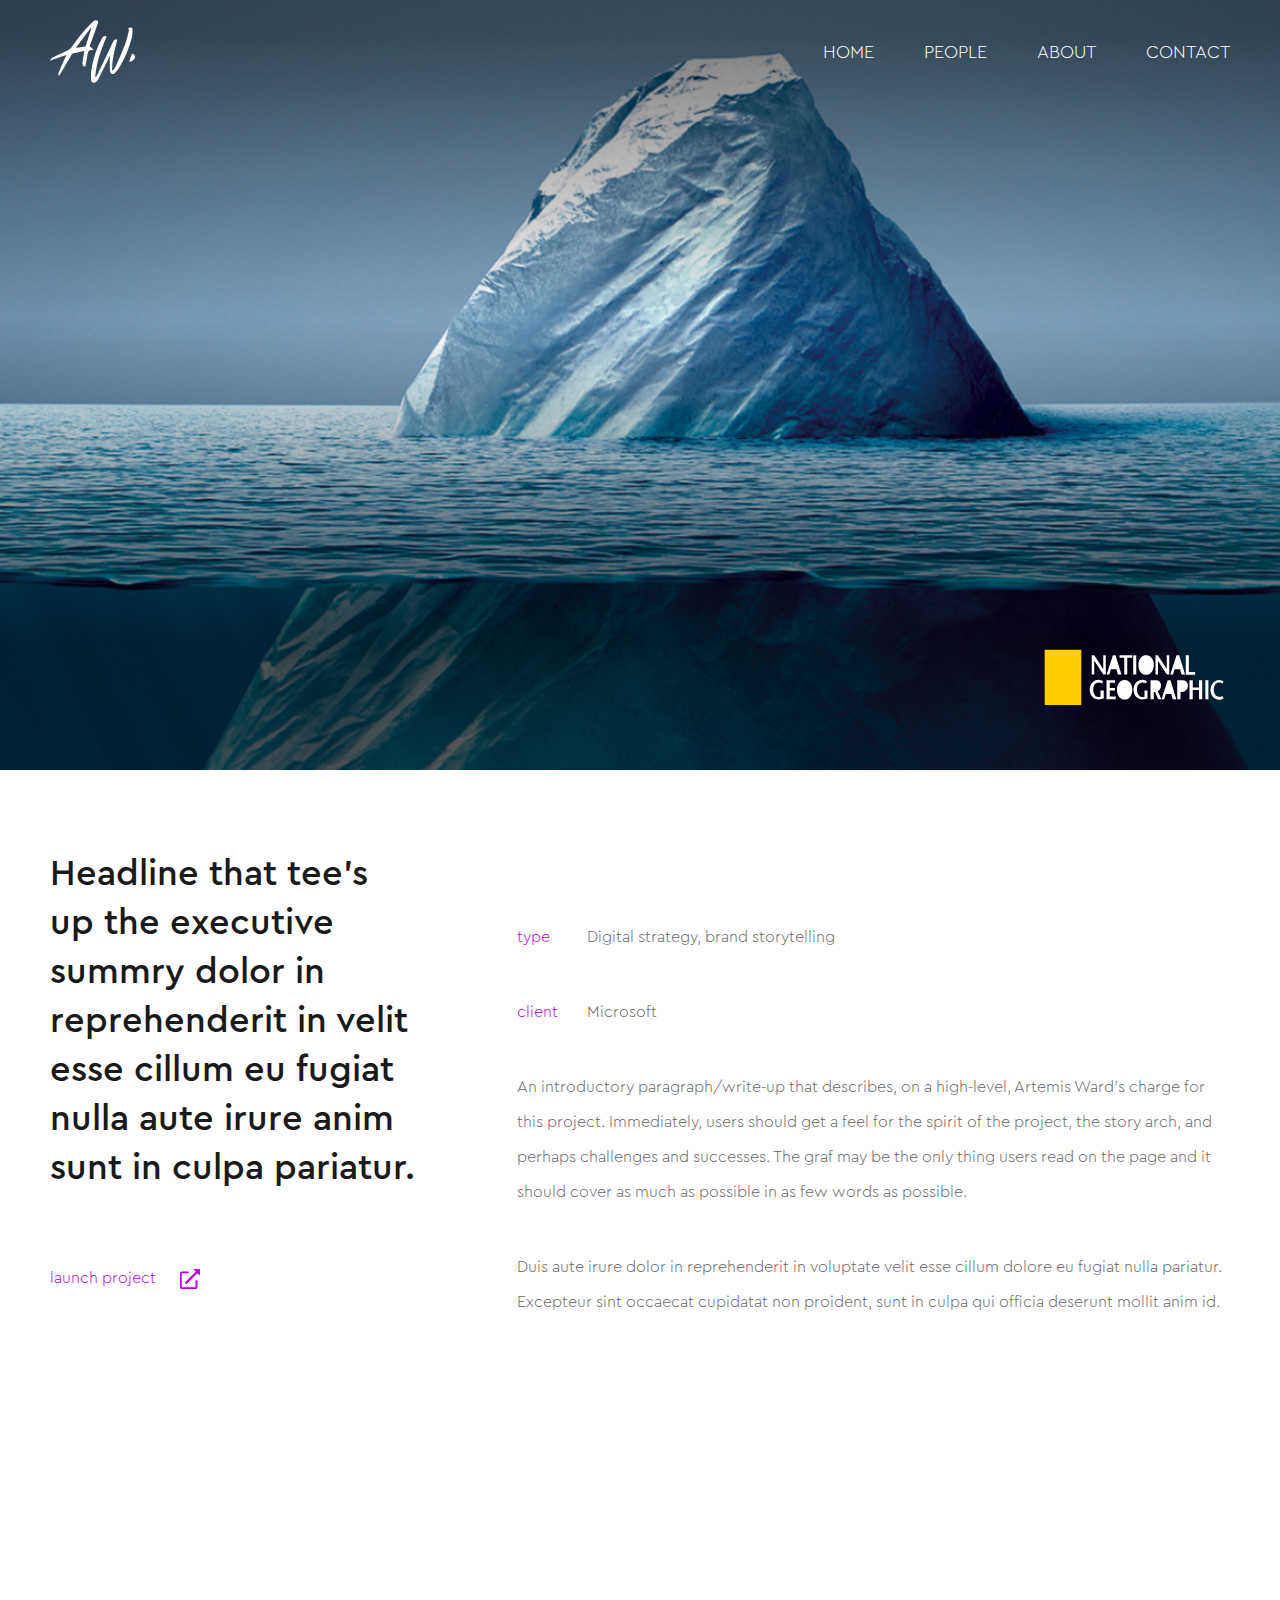
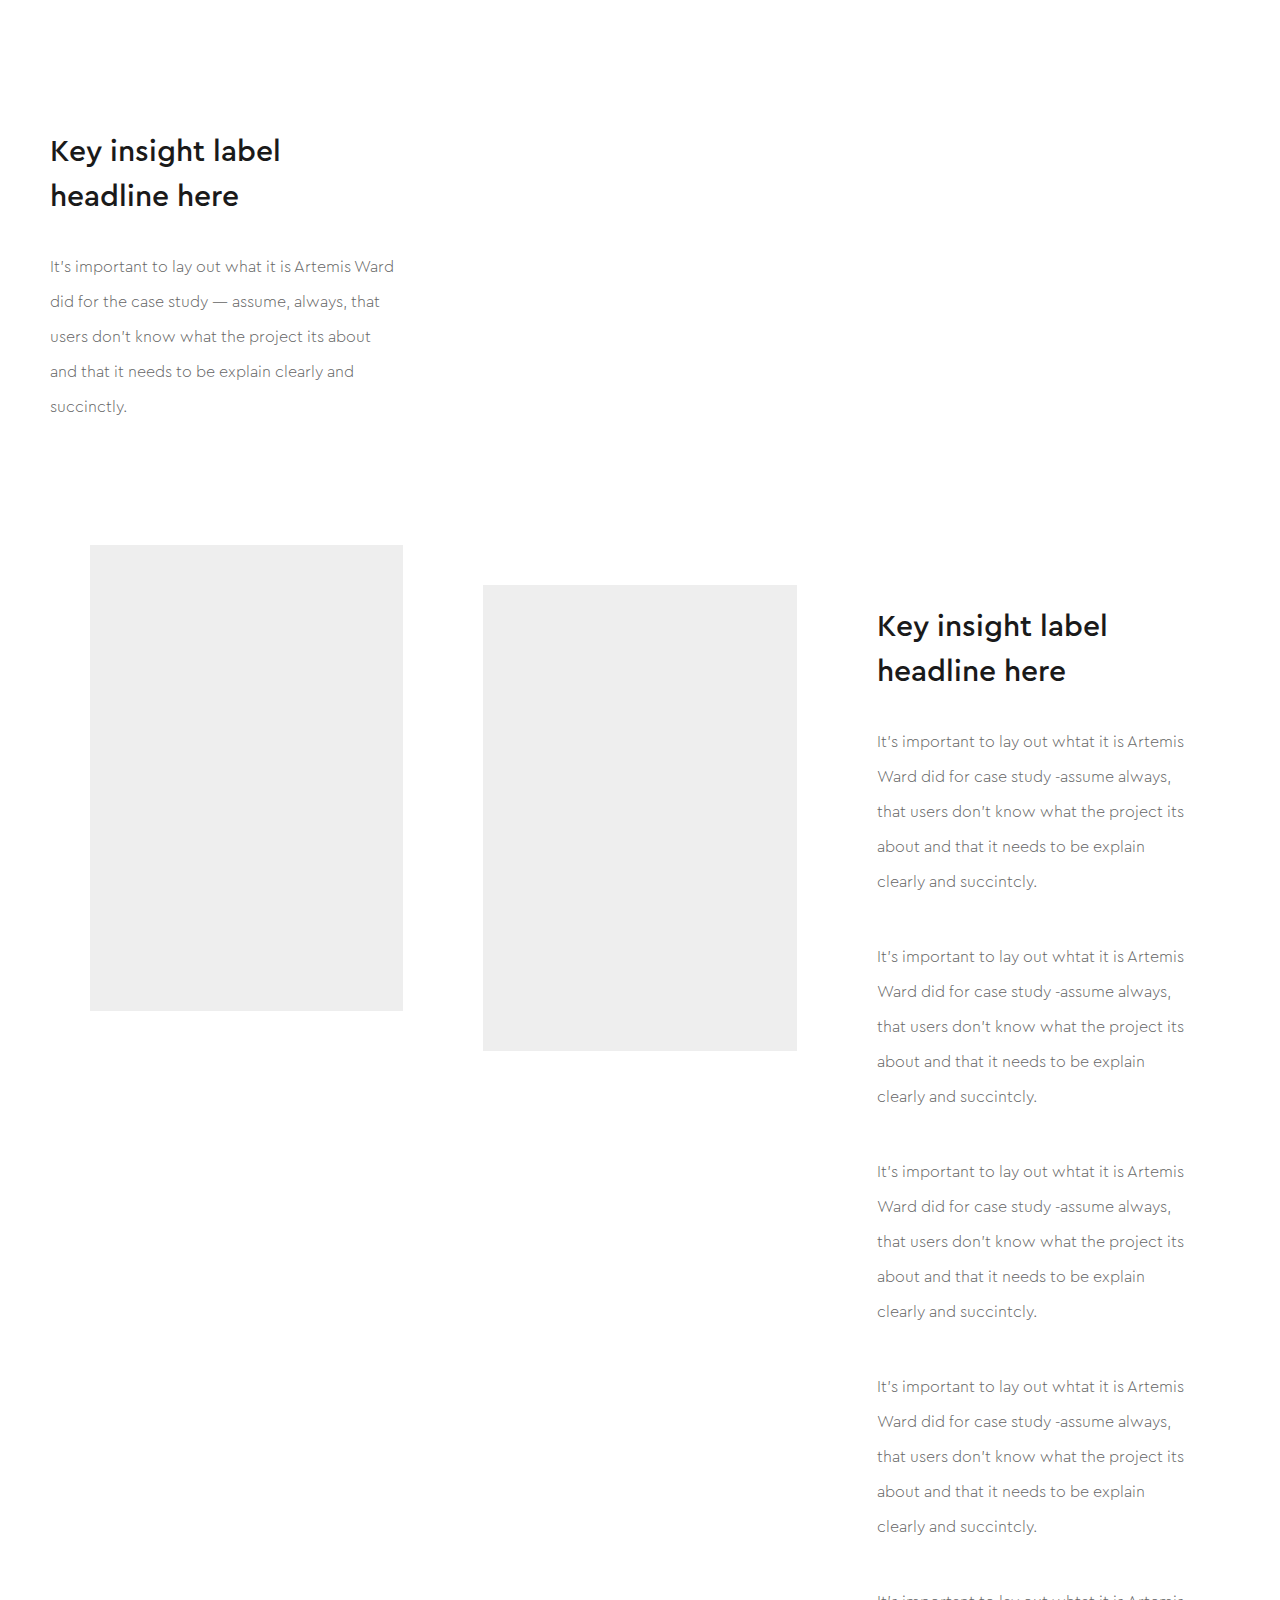
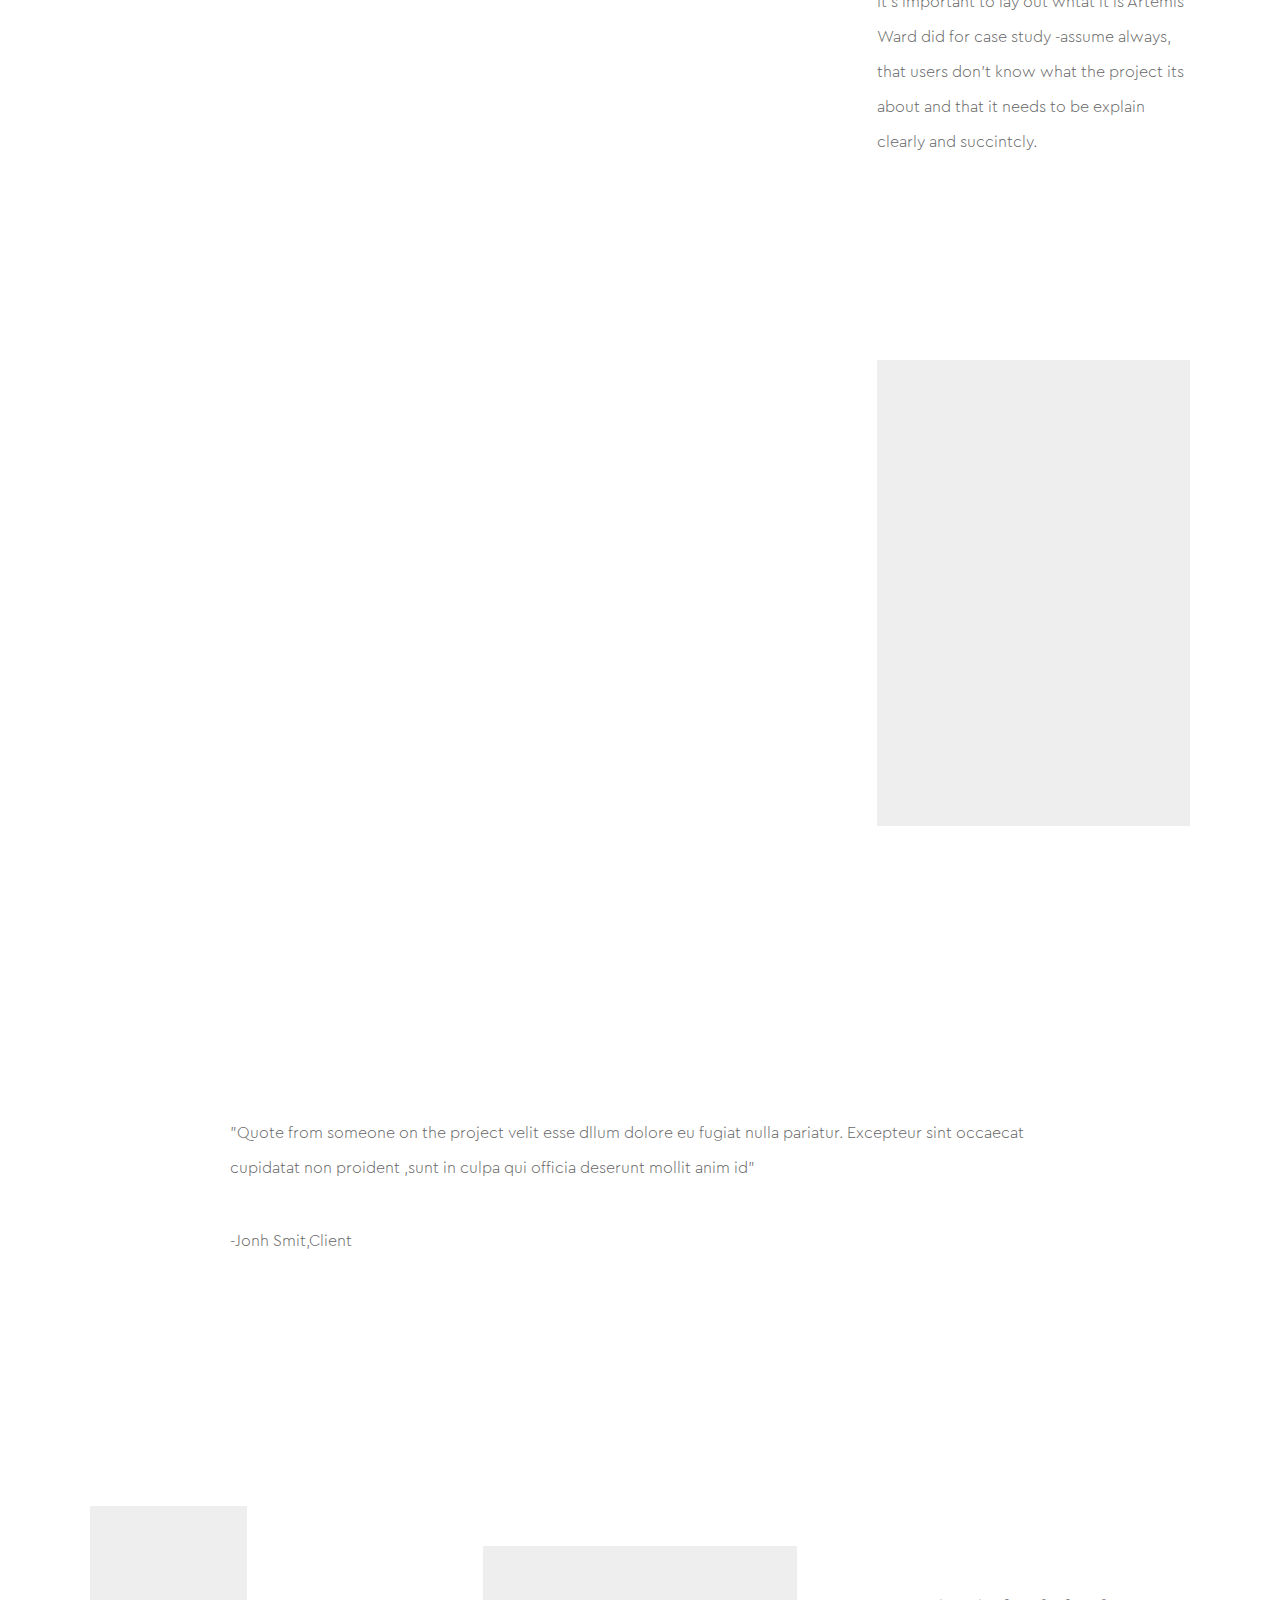
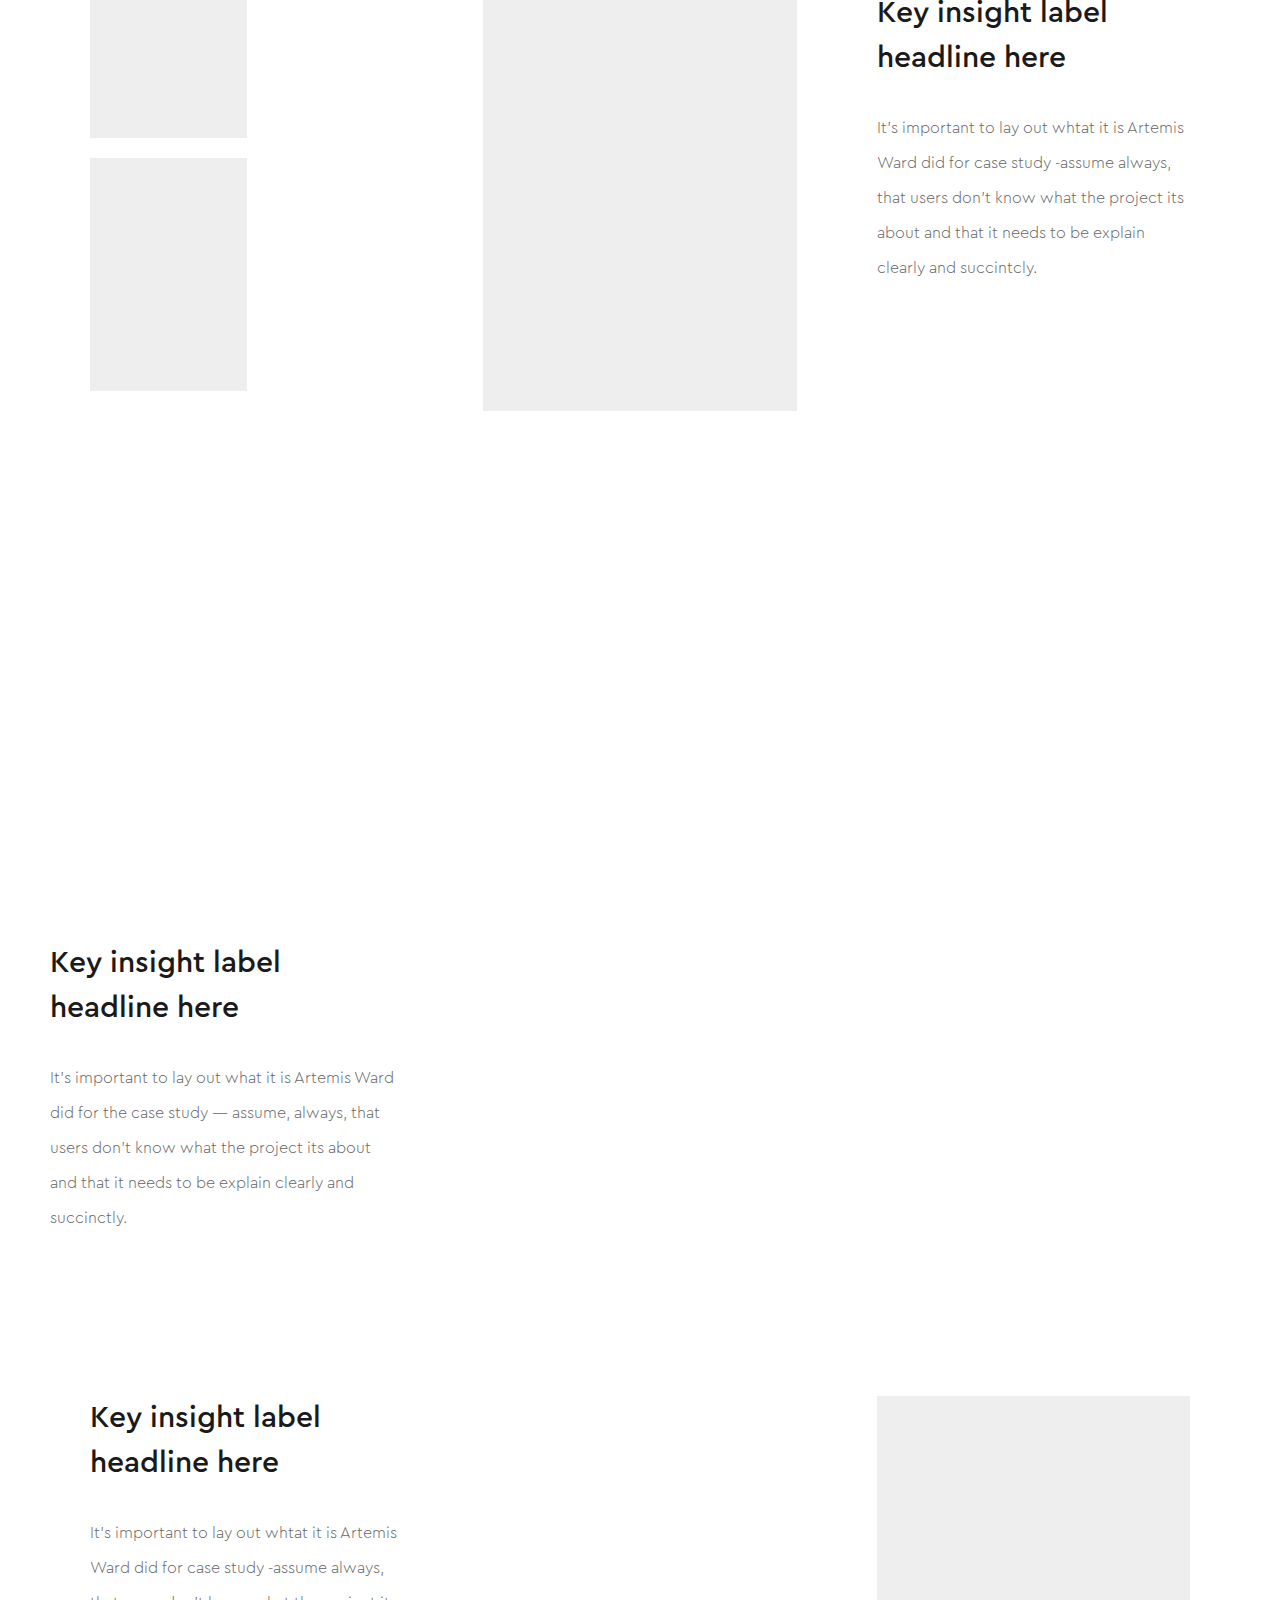
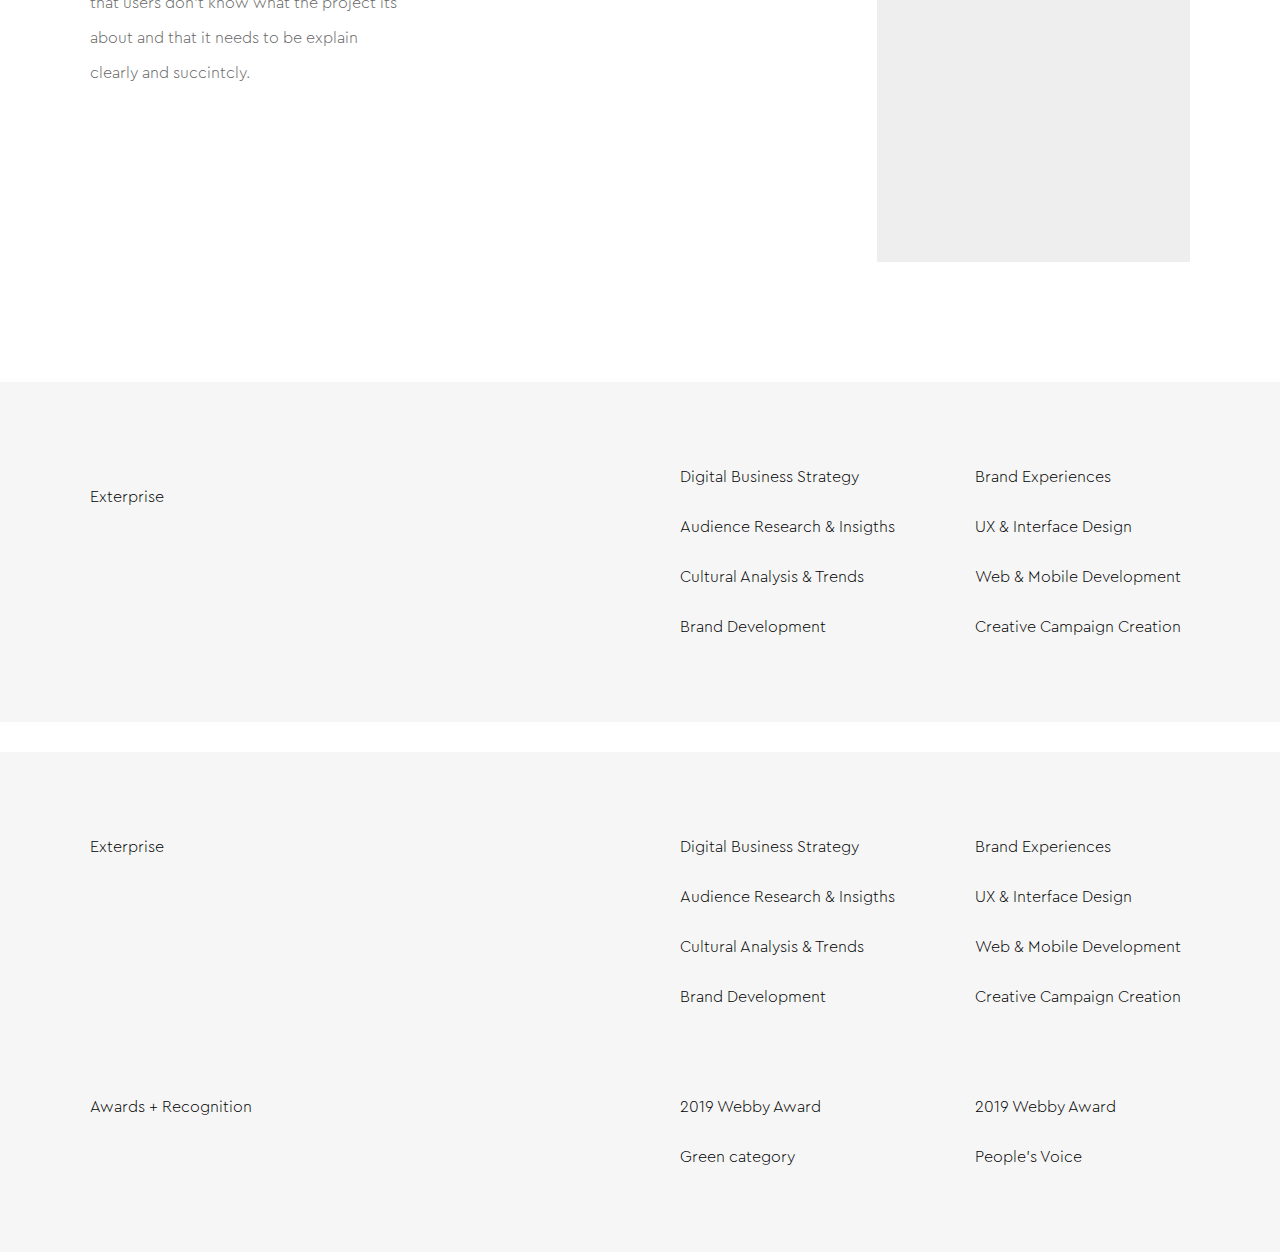
==== index.html @ cbf66dc8 "section13" ====
<!DOCTYPE html>
<html lang="en">
<head>
    <meta charset="UTF-8">
    <meta name="viewport" content="width=device-width, initial-scale=1.0">
    <link rel="stylesheet" href="css/uikit.min.css" />
    <script src="js/uikit.min.js"></script>
    <script src="js/uikit-icons.min.js"></script>
    <link rel="stylesheet" href="style.css">
    <title>Case Study</title>
  <!--   <style>
    	.item {
    		border: 1px solid black;
    	}
    </style> -->
</head>
<body>
    <header class="site-header" style="background-image: url('img/modules-casestudy-hero.png')">
    	<!--  -->
    	<div class="main-nav">
    		<div class="container">
    			<div class="header-wrapper">
	    			<div class="nav-wrapper">
	    				<div class="site-logo">
	    					<img src="img/logos-aw-white-monogram.png" alt="">
	    				</div>
	    				<div class="nav-links">
	    					<ul>
	    						<li><a href="#">home</a></li>
	    						<li><a href="#">people</a></li>
	    						<li><a href="#">about</a></li>
	    						<li><a href="#">contact</a></li>
	    					</ul>
	    				</div>
	    			</div>
	    			<img src="img/cropped_Client logo.png" alt="" class="ng-img">
    			</div> <!-- .header-wrapper -->
    		</div> <!-- .container -->
    	</div>
    </header>

    <section class="cs-section-1">
    	<!-- type: 1 -->
    	<div class="container">
    		<div class="uk-grid">
	    		<div class="item uk-width-1-3@l uk-width-1-2@m section-item-headline">
	    			<h2>
	    				Headline that tee’s up the executive summry dolor in reprehenderit in  velit esse cillum eu fugiat nulla aute irure anim sunt in culpa pariatur. 
	    			</h2>
	    			<a href="#" class="action-link">launch project <img src="img/link-icon.png" alt=""></a>
	    		</div>
	    		<div class="item uk-width-2-3@l uk-width-1-2@m section-item-project">

	    			<div class="project-info">

	    				<div class="project-info-keys">
	    					<div class="project-info-keys-single">
	    						<p>type</p>
	    					</div>
	    					<div class="project-info-keys-single">
	    						<p>client</p>
	    					</div>
	    				</div>

	    				<div class="project-info-values">
	    					<div class="project-info-values-single">
	    						<p>Digital strategy, brand storytelling</p>
	    					</div>
	    					<div class="project-info-values-single">
	    						<p>Microsoft</p>
	    					</div>
	    				</div> 

	    			</div>

	    			<div class="project-text">
	    				<p>
	    					An introductory paragraph/write-up that describes, on a high-level, Artemis Ward’s charge for this project. Immediately, users should get a feel for the spirit of the project, the story arch, and perhaps challenges and successes. The graf may be the only thing users read on the page and it should cover as much as possible in as few words as possible.
	    				</p>
							<p>
								Duis aute irure dolor in reprehenderit in voluptate velit esse cillum dolore eu fugiat nulla pariatur. Excepteur sint occaecat cupidatat non proident, sunt in culpa qui officia deserunt mollit anim id.
	    				</p>
	    			</div>
	    		</div>
	    	</div>
    	</div>
    </section>

    <section class="cs-section-2">
    	<!-- type: 2 -->
    	<div class="container">
    		<div class="img">
    			<img src="https://images.unsplash.com/photo-1593642632823-8f785ba67e45?ixlib=rb-1.2.1&ixid=eyJhcHBfaWQiOjEyMDd9&auto=format&fit=crop&w=1489&q=80" alt="">
    		</div>
    	</div>
    </section>

    <section class="cs-section-3">
    	<!-- type: 3 -->
    	<div class="container">
    		<div class="uk-grid uk-grid-large">
    			<div class="text uk-width-1-3@l uk-width-1-2@m">
    				<h3>
    					Key insight label headline here
    				</h3>
    				<p>
    					It’s important to lay out what it is Artemis Ward did for the case study — assume, always, that users don’t know what the project its about and that it needs to be explain clearly and succinctly. 
    				</p>
    			</div>
    			<div class="img uk-width-2-3@l uk-width-1-2@m">
    				<img src="https://images.unsplash.com/photo-1593642632823-8f785ba67e45?ixlib=rb-1.2.1&ixid=eyJhcHBfaWQiOjEyMDd9&auto=format&fit=crop&w=1489&q=80" alt="">
    			</div>
    		</div>
    	</div>
    </section>

    <section class="cs-section-4">
    	<!-- type: 4 -->
        <div class="container">
        <div class="uk-flex  uk-flex-center">
        <div class="uk-width-1-3">
        <div class="uk-card  uk-card-body pt-0">
        <img src="img/grey.png">
        </div></div>
        <div class="uk-width-1-3">
        <div class="uk-card uk-card-body">
             <img src="img/grey.png">
        </div></div>
        <div class="uk-width-1-3">
        <div class="uk-card uk-card-body uk-margin-top">
        <h3>Key insight label headline here</h3>
        <p>It's important to lay out whtat it is Artemis Ward did for case study -assume always, that users don't know what the project its about and that it needs to be explain clearly and succintcly.</p>
          <p>It's important to lay out whtat it is Artemis Ward did for case study -assume always, that users don't know what the project its about and that it needs to be explain clearly and succintcly.</p>
          <p>It's important to lay out whtat it is Artemis Ward did for case study -assume always, that users don't know what the project its about and that it needs to be explain clearly and succintcly.</p>
          <p>It's important to lay out whtat it is Artemis Ward did for case study -assume always, that users don't know what the project its about and that it needs to be explain clearly and succintcly.</p>
          <p>It's important to lay out whtat it is Artemis Ward did for case study -assume always, that users don't know what the project its about and that it needs to be explain clearly and succintcly.</p></div>
        </div>
        </div>    
        </div>
    </section>

    <section class="cs-section-5">
    	<!-- type: 5 -->
        <div class="container">
        <div class="uk-flex uk-flex-center">
        <div class="uk-width-2-3">
        <div class="uk-card uk-card-body">
        <img data-src="img/greylarge.png"  uk-img class="s5-img">   
        </div> 
        </div>
        <div class="uk-width-1-3">
        <div class="uk-card uk-card-body">
        <img src="img/grey.png">
        </div>
        </div>   
        </div>
        </div>
    </section>

    <section class="cs-section-6">
    	<!-- type: 6 -->
        <div class="container">
        <div class="uk-flex uk-flex-column uk-flex-center p-100">
        <div>
        <p>"Quote from someone on the project velit esse dllum dolore eu fugiat nulla pariatur.
        Excepteur sint occaecat cupidatat non proident ,sunt in culpa qui officia deserunt mollit anim id"</p>
        <span>-Jonh Smit,Client</span>    
        </div>    
        </div>    
        </div>
    </section>

    <section class="cs-section-7">
    	<!-- type: 3 -->
             <div class="container">
        <div class="uk-flex  uk-flex-center">
        <div class="uk-width-1-3">
        <div class="uk-card  uk-card-body pt-0">
        <div class="uk-flex uk-flex-column uk-width-1-1">
          <div class="uk-card uk-width-1-2"><img src="img/grey.png"></div>
          <div class="uk-card uk-margin-top uk-width-1-2"><img src="img/grey.png"></div>
       </div>
        </div></div>
        <div class="uk-width-1-3">
        <div class="uk-card uk-card-body">
             <img src="img/grey.png">
        </div></div>
        <div class="uk-width-1-3">
        <div class="uk-card uk-card-body pt-85">
        <h3>Key insight label headline here</h3>
        <p>It's important to lay out whtat it is Artemis Ward did for case study -assume always, that users don't know what the project its about and that it needs to be explain clearly and succintcly.</p></div>
        </div>
        </div>    
        </div>
    </section>

    <section class="cs-section-8">
    	<!-- type: 4 -->
    </section>

    <section class="cs-section-9">
  		<!-- type: 2 -->
    	<div class="container">
    		<div class="img">
    			<img src="https://images.unsplash.com/photo-1593642632823-8f785ba67e45?ixlib=rb-1.2.1&ixid=eyJhcHBfaWQiOjEyMDd9&auto=format&fit=crop&w=1489&q=80" alt="">
    		</div>
    	</div>
    </section>

    <section class="cs-section-10">
    	<!-- type: 3 -->
    	<div class="container">
    		<div class="uk-grid uk-grid-large">
    			<div class="text uk-width-1-3@l uk-width-1-2@m">
    				<h3>
    					Key insight label headline here
    				</h3>
    				<p>
    					It’s important to lay out what it is Artemis Ward did for the case study — assume, always, that users don’t know what the project its about and that it needs to be explain clearly and succinctly. 
    				</p>
    			</div>
    			<div class="img uk-width-2-3@l uk-width-1-2@m">
    				<img src="https://images.unsplash.com/photo-1593642632823-8f785ba67e45?ixlib=rb-1.2.1&ixid=eyJhcHBfaWQiOjEyMDd9&auto=format&fit=crop&w=1489&q=80" alt="">
    			</div>
    		</div>
    	</div>
    </section>

    <section class="cs-section-11">
           <div class="container">
        <div class="uk-flex  uk-flex-center">
        <div class="uk-width-1-3">
        <div class="uk-card  uk-card-body">
        <h3>Key insight label headline here</h3>
        <p>It's important to lay out whtat it is Artemis Ward did for case study -assume always, that users don't know what the project its about and that it needs to be explain clearly and succintcly.</p>
        </div></div>
        <div class="uk-width-1-3">
        <div class="uk-card uk-card-body">
        </div></div>
        <div class="uk-width-1-3">
        <div class="uk-card uk-card-body">
         <img src="img/grey.png"></div>
        </div>
        </div>    
        </div>
    </section>

    <section class="cs-section-12">
    	<!-- type: 7 -->
        <div class="container">
        <div class="uk-flex  uk-flex-center">
        <div class="uk-width-1-4">
        <div class="uk-card  uk-card-body">
        <div class="uk-flex uk-flex-column">
          <div class="uk-card uk-margin-top"><a>Exterprise</a></div>
       </div>
        </div></div>
         <div class="uk-width-1-4">
        <div class="uk-card  uk-card-body">
        </div></div>
       <div class="uk-width-1-4">
        <div class="uk-card  uk-card-body">
        <div class="uk-flex uk-flex-column">
          <div class="uk-card"><a>Digital Business Strategy</a></div>
          <div class="uk-card uk-margin-top"><a>Audience Research & Insigths</a></div>
           <div class="uk-card uk-margin-top"><a>Cultural Analysis & Trends</a></div>
           <div class="uk-card uk-margin-top"><a>Brand Development</a></div>
       </div>
        </div></div>
        <div class="uk-width-1-4">
        <div class="uk-card  uk-card-body">
         <div class="uk-flex uk-flex-column">
          <div class="uk-card "><a>Brand Experiences</a></div>
          <div class="uk-card uk-margin-top"><a>UX & Interface Design</a></div>
           <div class="uk-card uk-margin-top"><a>Web & Mobile Development</a></div>
           <div class="uk-card uk-margin-top"><a>Creative Campaign Creation</a></div>
        </div></div>    
        </div>
      </div></div>
    </section>

    <section class="cs-section-13">
    	<!-- type: 7 -->
        <div class="container">
        <div class="uk-flex uk-flex-column">
        <div class="uk-flex uk-flex-center">
        <div class="uk-width-1-4">
        <div class="uk-card  uk-card-body">
        <div class="uk-flex uk-flex-column">
          <div class="uk-card"><a>Exterprise</a></div>
       </div>
        </div></div>
         <div class="uk-width-1-4">
        <div class="uk-card  uk-card-body">
        </div></div>
       <div class="uk-width-1-4">
        <div class="uk-card  uk-card-body">
        <div class="uk-flex uk-flex-column">
          <div class="uk-card"><a>Digital Business Strategy</a></div>
          <div class="uk-card uk-margin-top"><a>Audience Research & Insigths</a></div>
           <div class="uk-card uk-margin-top"><a>Cultural Analysis & Trends</a></div>
           <div class="uk-card uk-margin-top"><a>Brand Development</a></div>
       </div>
        </div></div>
        <div class="uk-width-1-4">
        <div class="uk-card  uk-card-body">
        <div class="uk-flex uk-flex-column">

          <div class="uk-card "><a>Brand Experiences</a></div>
          <div class="uk-card uk-margin-top"><a>UX & Interface Design</a></div>
           <div class="uk-card uk-margin-top"><a>Web & Mobile Development</a></div>
           <div class="uk-card uk-margin-top"><a>Creative Campaign Creation</a></div>

       </div>
        </div></div></div>   
        <div class="uk-flex  uk-flex-center">
        <div class="uk-width-1-4">
        <div class="uk-card  uk-card-body">
        <div class="uk-flex uk-flex-column">
          <div class="uk-card "><a>Awards + Recognition</a></div>
       </div>
        </div></div>
         <div class="uk-width-1-4">
        <div class="uk-card  uk-card-body">
        </div></div>
       <div class="uk-width-1-4">
        <div class="uk-card  uk-card-body">
        <div class="uk-flex uk-flex-column">
          <div class="uk-card"><a>2019 Webby Award</a></div>
          <div class="uk-card uk-margin-top"><a>Green category</a></div>
       </div>
        </div></div>
        <div class="uk-width-1-4">
        <div class="uk-card  uk-card-body">
        <div class="uk-flex uk-flex-column">

          <div class="uk-card "><a>2019 Webby Award</a></div>
          <div class="uk-card uk-margin-top"><a>People's Voice</a></div>

       </div>
        </div>   
         </div></div>
         </div>  
        </div>
    </section>

</body>
</html>
---- style.css ----
@font-face {
  font-family: "Cera Pro Black";
  src: url("./fonts/Cera Pro Black.otf") format("opentype");
}
@font-face {
  font-family: "Cera Pro Bold";
  src: url("./fonts/Cera Pro Bold.otf") format("opentype");
}
@font-face {
  font-family: "Cera Pro Light";
  src: url("./fonts/Cera Pro Light.otf") format("opentype");
}
@font-face {
  font-family: "Cera Pro Medium";
  src: url("./fonts/Cera Pro Medium.otf") format("opentype");
}
* {
  margin: 0;
  padding: 0;
  box-sizing: border-box;
}

html {
  font-size: 62.5%;
  height: 100%;
  scroll-behavior: smooth;
}

body {
  position: relative;
  z-index: 1;
  font-family: "Cera Pro Light", sans-serif;
  font-size: 1.6rem;
  line-height: 3rem;
  font-weight: 400;
}

h2 {
  font: 3.6rem/4.9rem "Cera Pro Medium", sans-serif;
  margin: 0 0 70px;
  color: #1A1A1A;
}

h3 {
  font: 3rem/4.5rem "Cera Pro Medium", sans-serif;
  margin: 0 0 30px;
  color: #1A1A1A;
}

ul {
  list-style: none;
}

p, ul, ol, dl, table, hr, pre, blockquote {
  margin: 0 0 40px;
  line-height: 3.5rem;
}

a,
a:focus,
a:hover,
a:active,
a:visited {
  text-decoration: none;
}

section {
  padding: 40px 0;
  margin: 40px 0;
}

.p-0 {
  padding: 0 !important;
}

.pt-0 {
  padding-top: 0 !important;
}

.pr-0 {
  padding-right: 0 !important;
}

.pb-0 {
  padding-bottom: 0 !important;
}

.pl-0 {
  padding-left: 0 !important;
}

.px-0 {
  padding-left: 0 !important;
  padding-right: 0 !important;
}

.py-0 {
  padding-top: 0 !important;
  padding-bottom: 0 !important;
}

.pt-85 {
  padding-top: 85px;
}

.p-100 {
  padding: 100px;
}

.m-0 {
  margin: 0 !important;
}

.mt-0 {
  margin-top: 0 !important;
}

.mr-0 {
  margin-right: 0 !important;
}

.mb-0 {
  margin-bottom: 0 !important;
}

.ml-0 {
  margin-left: 0 !important;
}

.mx-0 {
  margin-left: 0 !important;
  margin-right: 0 !important;
}

.my-0 {
  margin-top: 0 !important;
  margin-bottom: 0 !important;
}

.container {
  width: 100%;
  max-width: 1200px;
  padding: 0 10px;
  margin: 0 auto;
}

.center {
  align-items: center;
}

.site-header {
  background-position: center center;
  background-size: cover;
  background-repeat: no-repeat;
}
.site-header .header-wrapper {
  min-height: 730px;
  position: relative;
}
.site-header .header-wrapper .ng-img {
  position: absolute;
  bottom: 45px;
  right: 0px;
}
.site-header .main-nav {
  padding: 20px 0;
  color: #ffffff;
}
.site-header .main-nav .nav-wrapper {
  display: flex;
  justify-content: space-between;
}
.site-header .main-nav .nav-wrapper .nav-links {
  display: flex;
  justify-content: center;
  align-items: center;
  text-transform: uppercase;
  font-size: 1.8rem;
}
.site-header .main-nav .nav-wrapper .nav-links ul {
  padding: 0;
  margin: 0;
  display: flex;
  justify-content: center;
  align-items: center;
}
.site-header .main-nav .nav-wrapper .nav-links ul li {
  display: inline-block;
}
.site-header .main-nav .nav-wrapper .nav-links ul li a,
.site-header .main-nav .nav-wrapper .nav-links ul li a:hover,
.site-header .main-nav .nav-wrapper .nav-links ul li a:visited,
.site-header .main-nav .nav-wrapper .nav-links ul li a:active,
.site-header .main-nav .nav-wrapper .nav-links ul li a:focus {
  color: #ffffff;
  margin: 0px 25px;
}
.site-header .main-nav .nav-wrapper .nav-links ul li a {
  position: relative;
  z-index: 1;
}
.site-header .main-nav .nav-wrapper .nav-links ul li a:after {
  position: absolute;
  content: "";
  bottom: -7px;
  left: -10%;
  width: 120%;
  height: 2px;
  border-radius: 1px;
  background-color: #ffffff;
  z-index: 2;
  transition: all 0.5s ease;
  opacity: 0;
}
.site-header .main-nav .nav-wrapper .nav-links ul li a:hover:after {
  opacity: 1;
}
.site-header .main-nav .nav-wrapper .nav-links ul li:last-of-type a {
  margin-right: 0;
}

.cs-section-1 .section-item-headline .action-link {
  color: #B400D5;
}
.cs-section-1 .section-item-headline .action-link:active, .cs-section-1 .section-item-headline .action-link:visited, .cs-section-1 .section-item-headline .action-link:focus {
  color: #B400D5;
}
.cs-section-1 .section-item-headline .action-link img {
  margin-left: 20px;
}
.cs-section-1 .section-item-project {
  padding-left: 100px;
  padding-top: 70px;
}
@media (max-width: 960px) {
  .cs-section-1 .section-item-project {
    padding-left: 30px;
  }
}
.cs-section-1 .section-item-project .project-info {
  display: flex;
}
.cs-section-1 .section-item-project .project-info-keys {
  min-width: 70px;
  color: #B400D5;
}

.cs-section-2 .img img, .cs-section-9 .img img {
  width: 100%;
}

.cs-section-5 .uk-flex {
  align-items: center;
}

.cs-section-6 .uk-flex div {
  padding: 30px 80px;
}

.cs-section-3 .text, .cs-section-10 .text {
  margin-top: 100px;
}
@media (max-width: 960px) {
  .cs-section-3 .text, .cs-section-10 .text {
    margin-top: 0;
  }
}
.cs-section-3 .img, .cs-section-10 .img {
  padding-left: 100px;
}
@media (max-width: 960px) {
  .cs-section-3 .img, .cs-section-10 .img {
    padding-left: 40px;
  }
}

.cs-section-12 {
  background-color: #F6F6F6;
  margin-top: 30px;
  margin-bottom: 30px;
}
.cs-section-12 p {
  color: #1C1C1C;
}
.cs-section-12 a {
  color: black;
  text-decoration: none;
}

.cs-section-13 {
  background-color: #F6F6F6;
  margin-top: 30px;
  margin-bottom: 30px;
}
.cs-section-13 a {
  color: black;
  text-decoration: none;
}

/*# sourceMappingURL=style.css.map */
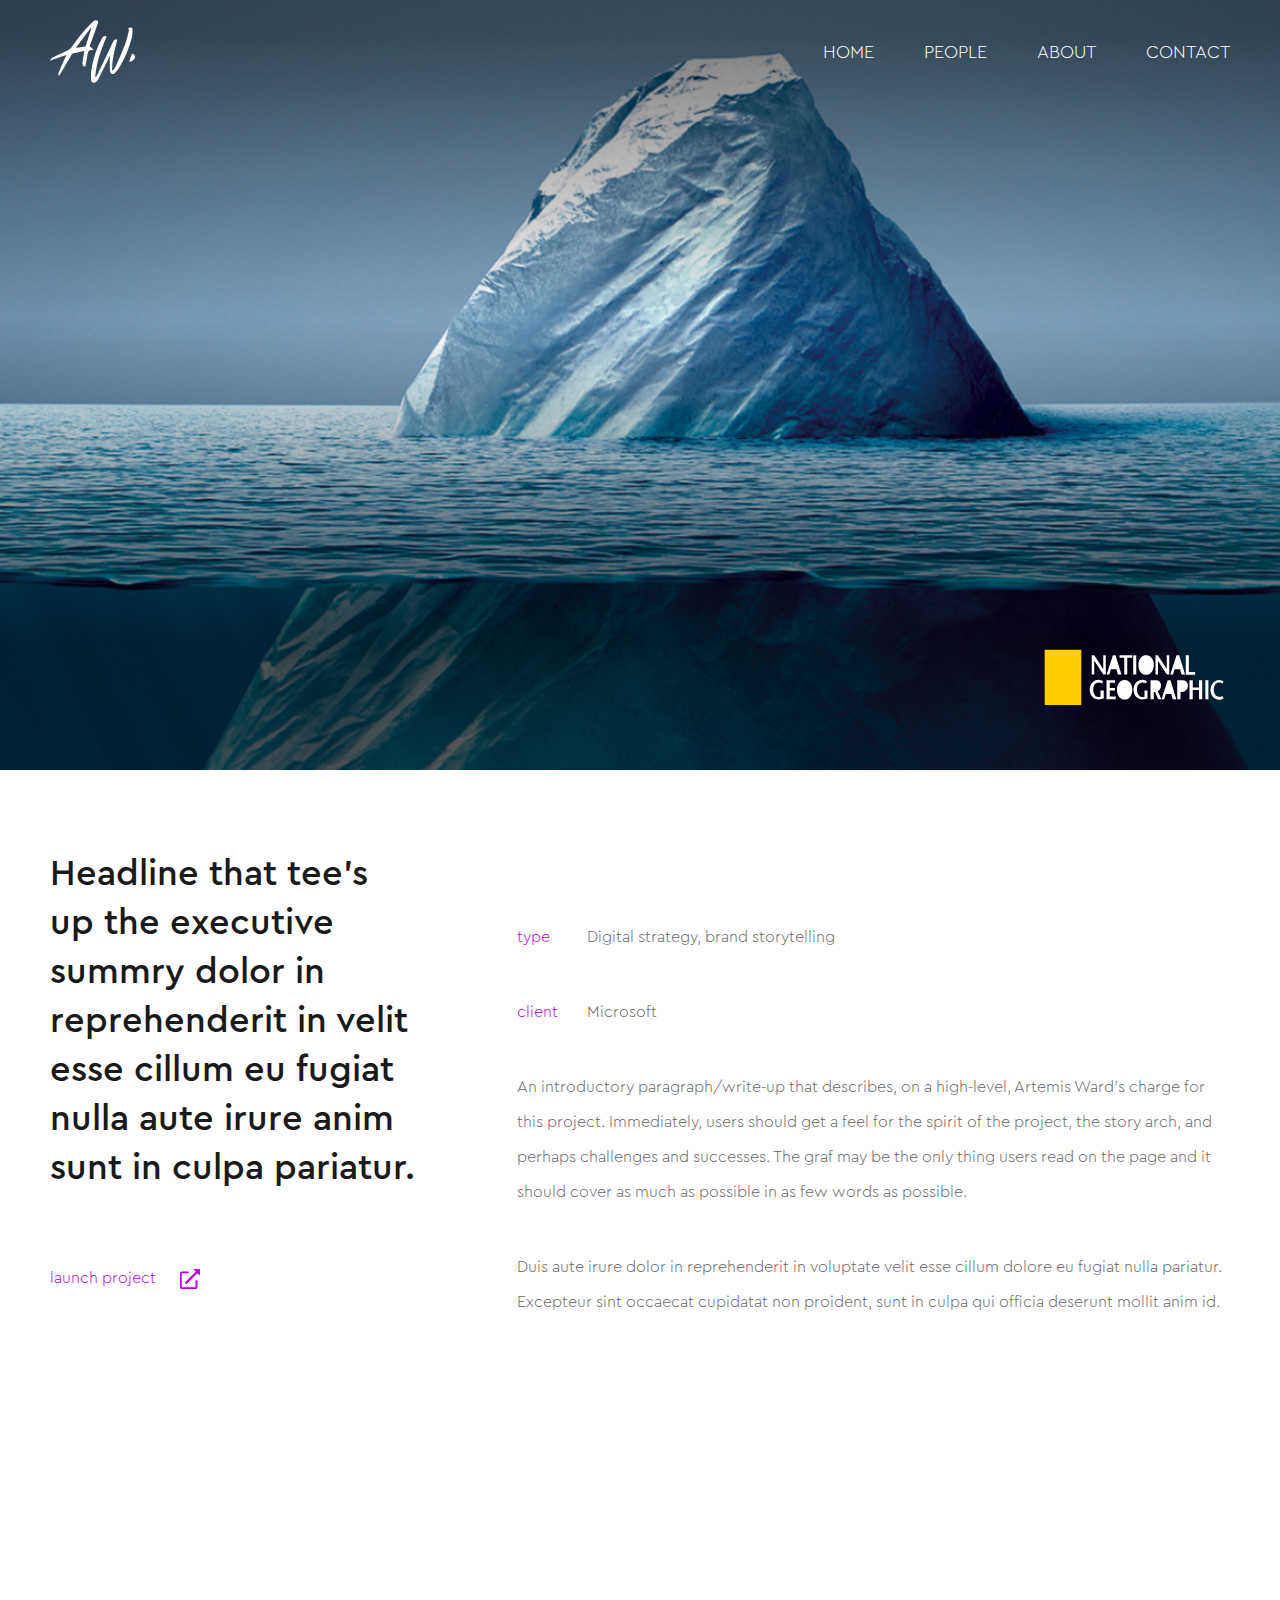
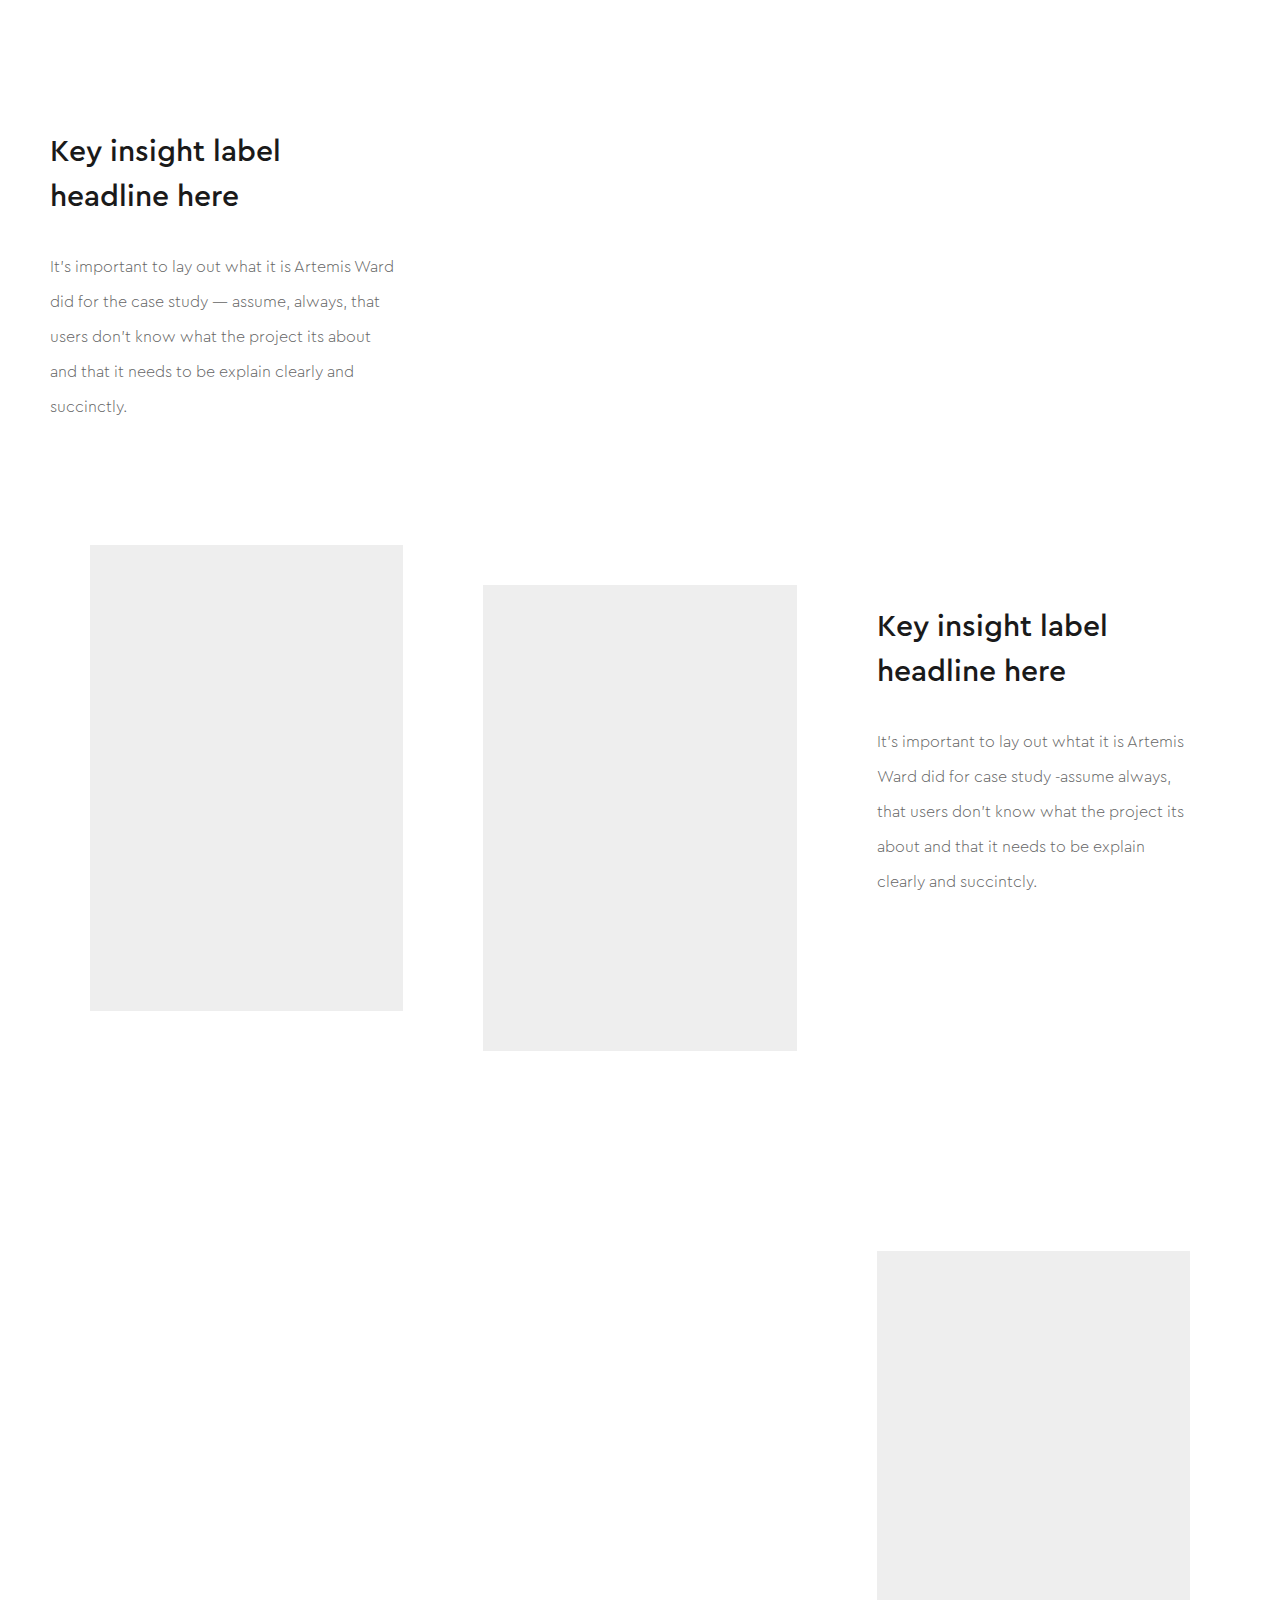
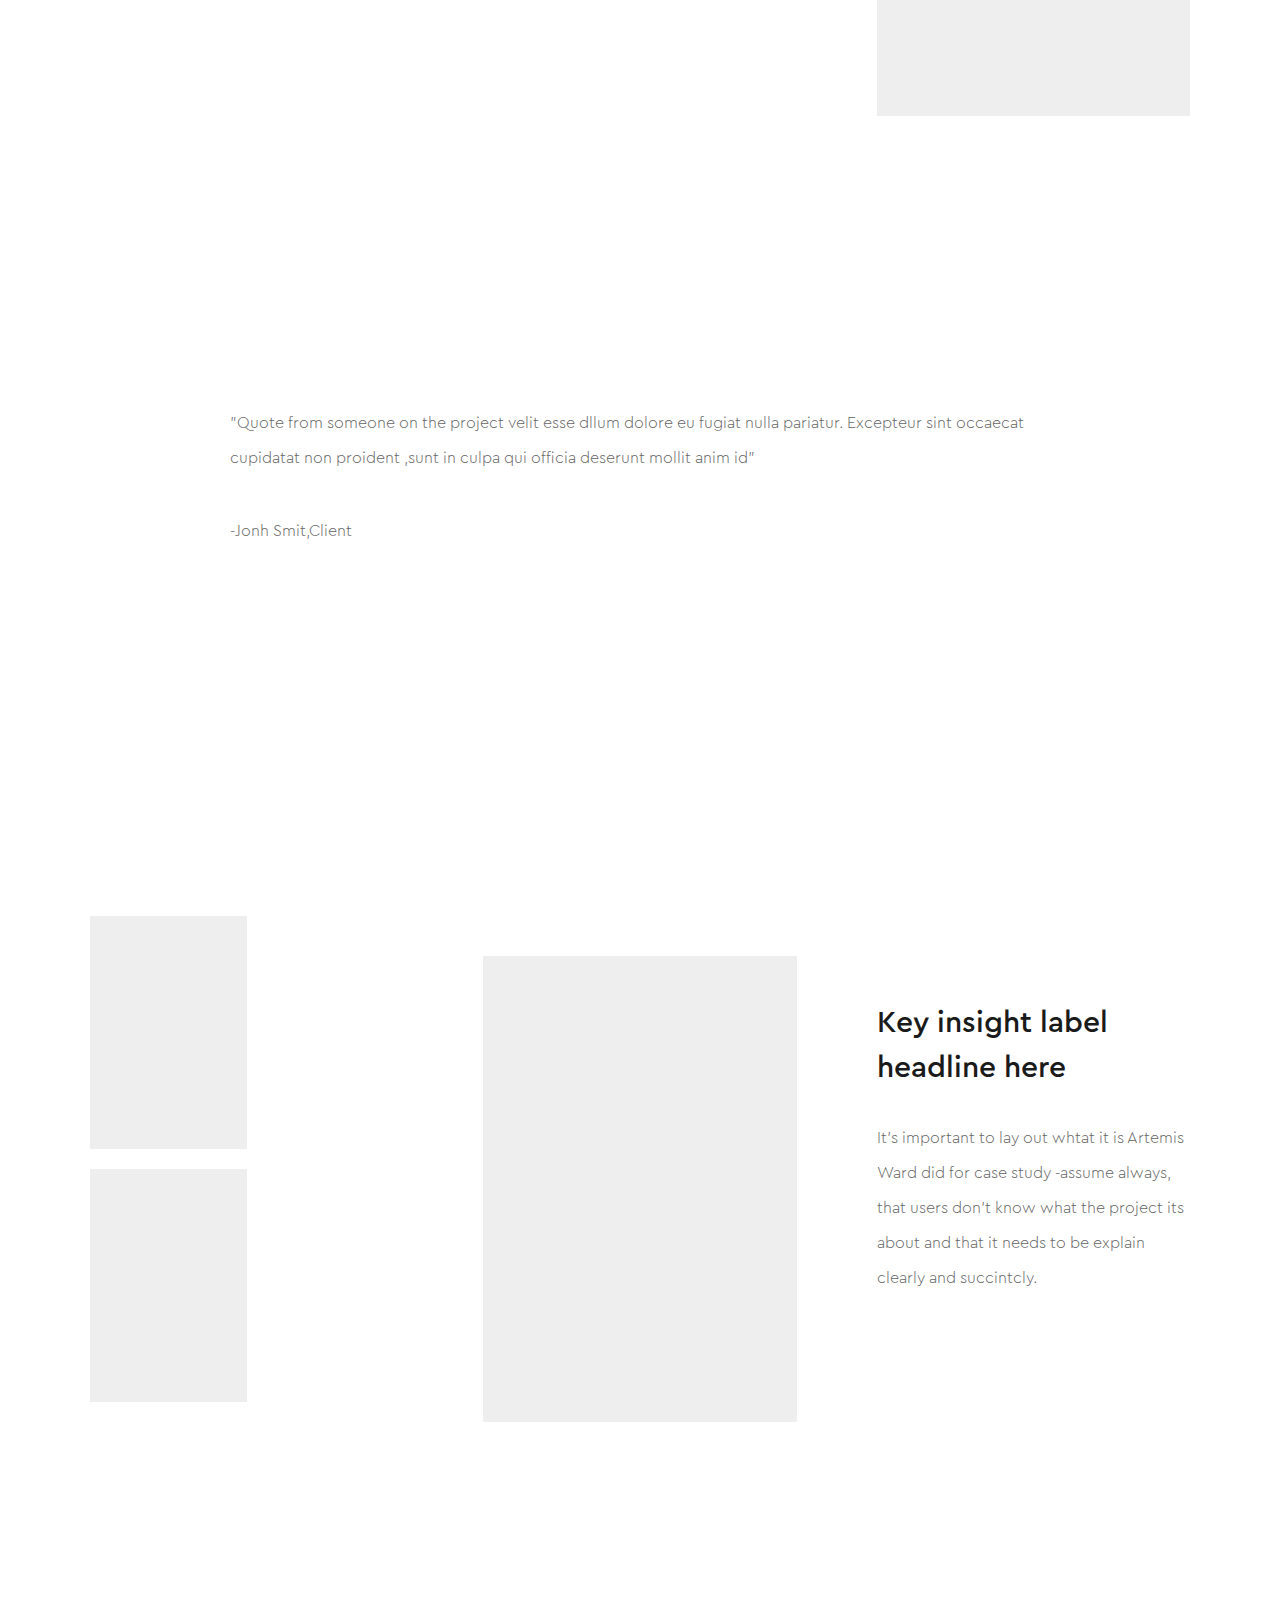
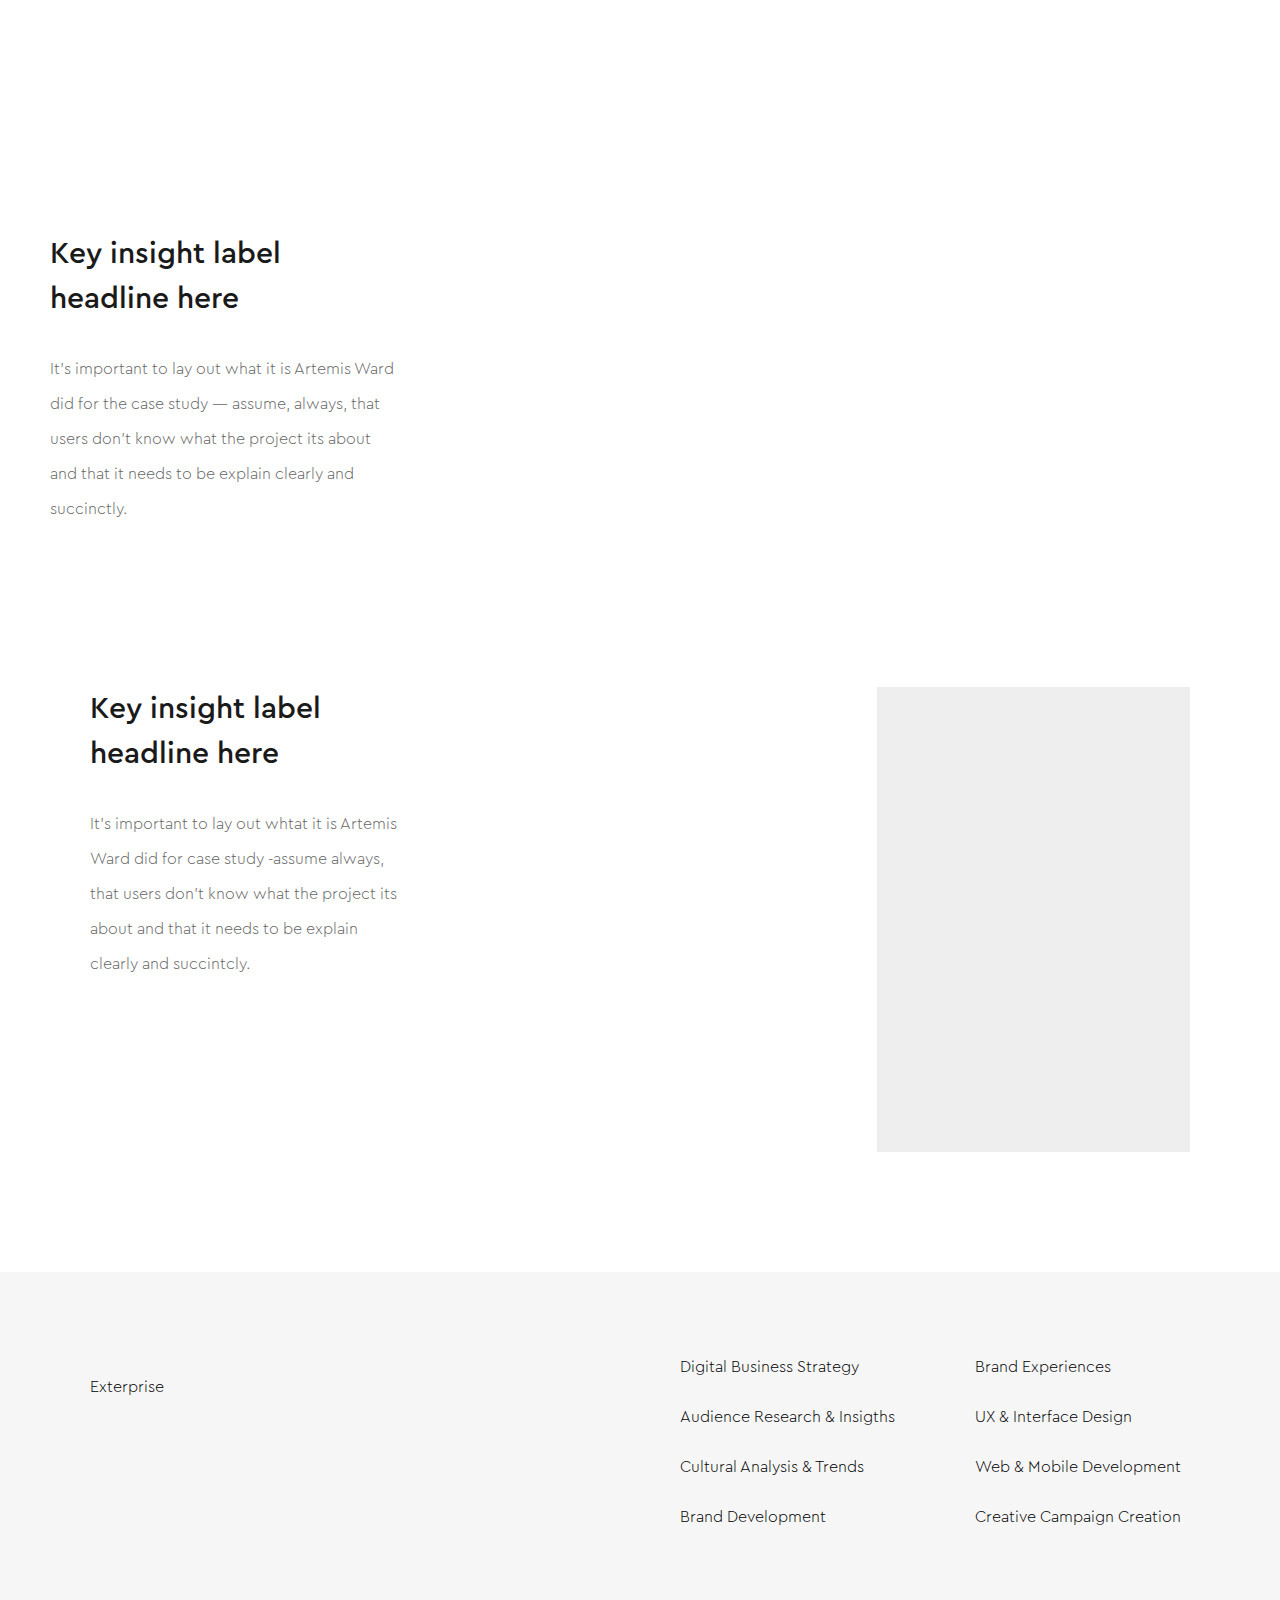
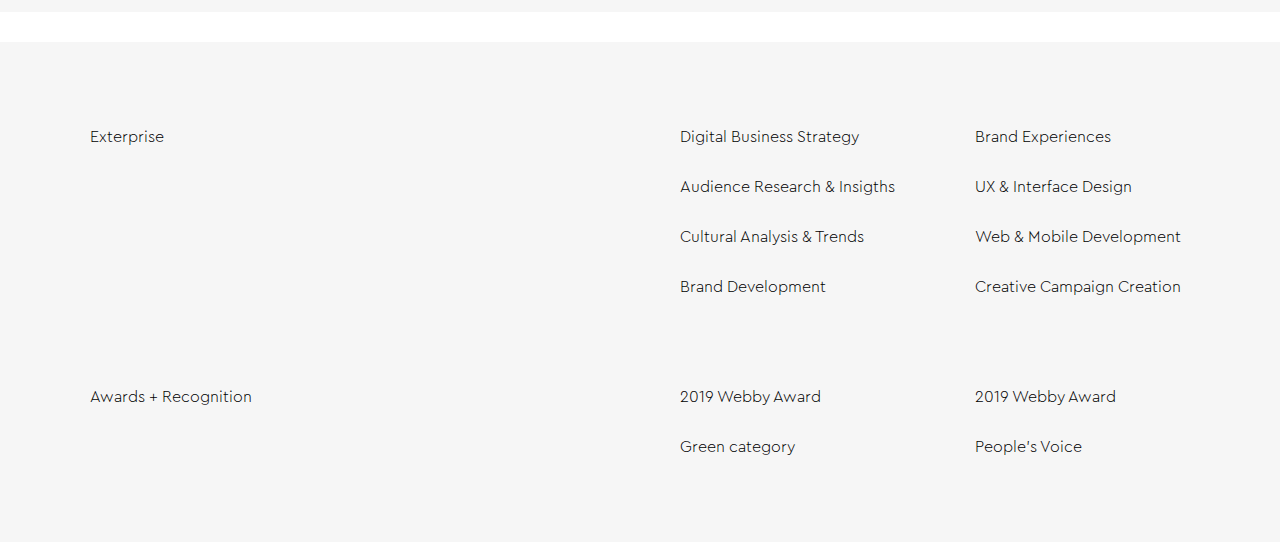
==== commit 164b69de: "section8" ====
--- a/index.html
+++ b/index.html
@@ -130,10 +130,7 @@
         <div class="uk-card uk-card-body uk-margin-top">
         <h3>Key insight label headline here</h3>
         <p>It's important to lay out whtat it is Artemis Ward did for case study -assume always, that users don't know what the project its about and that it needs to be explain clearly and succintcly.</p>
-          <p>It's important to lay out whtat it is Artemis Ward did for case study -assume always, that users don't know what the project its about and that it needs to be explain clearly and succintcly.</p>
-          <p>It's important to lay out whtat it is Artemis Ward did for case study -assume always, that users don't know what the project its about and that it needs to be explain clearly and succintcly.</p>
-          <p>It's important to lay out whtat it is Artemis Ward did for case study -assume always, that users don't know what the project its about and that it needs to be explain clearly and succintcly.</p>
-          <p>It's important to lay out whtat it is Artemis Ward did for case study -assume always, that users don't know what the project its about and that it needs to be explain clearly and succintcly.</p></div>
+  </div>
         </div>
         </div>    
         </div>
@@ -172,7 +169,12 @@
 
     <section class="cs-section-7">
     	<!-- type: 3 -->
-             <div class="container">
+    
+    </section>
+
+    <section class="cs-section-8">
+    	<!-- type: 4 -->
+        <div class="container">
         <div class="uk-flex  uk-flex-center">
         <div class="uk-width-1-3">
         <div class="uk-card  uk-card-body pt-0">
@@ -192,10 +194,6 @@
         </div>
         </div>    
         </div>
-    </section>
-
-    <section class="cs-section-8">
-    	<!-- type: 4 -->
     </section>
 
     <section class="cs-section-9">
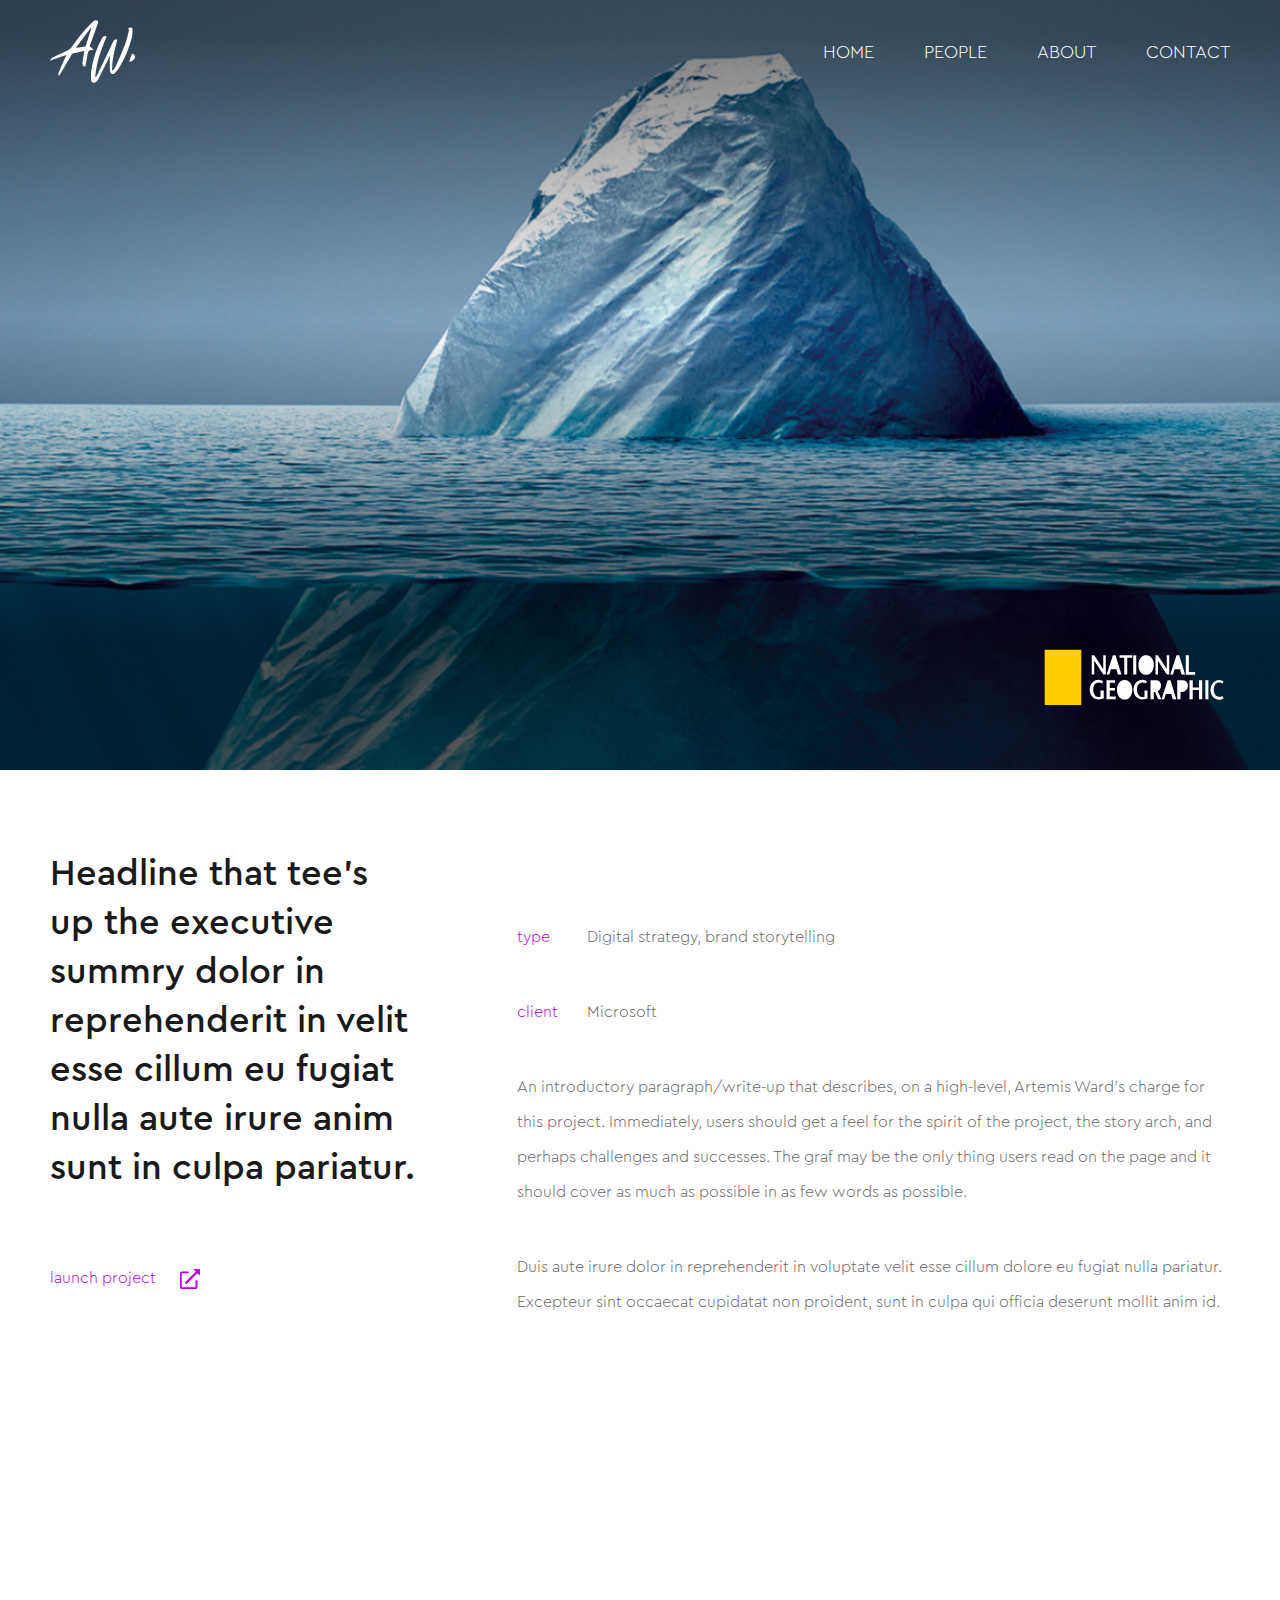
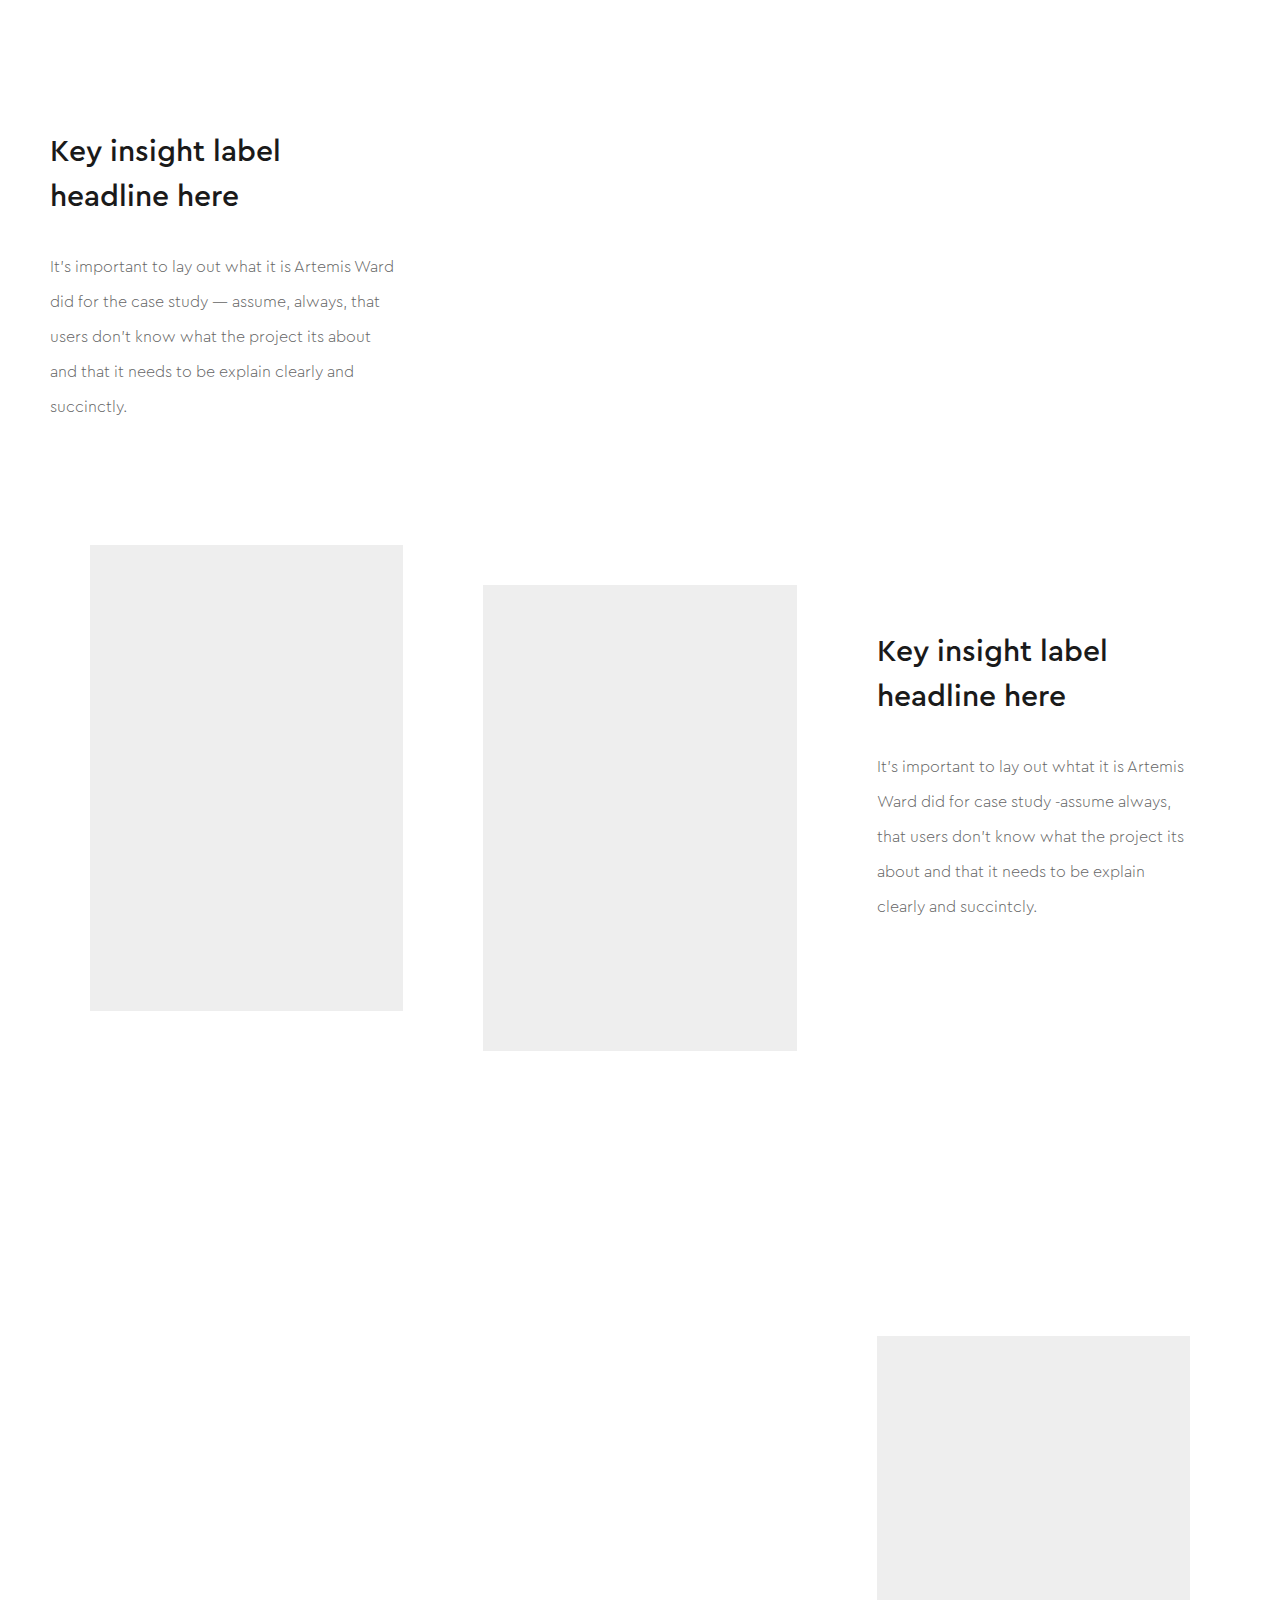
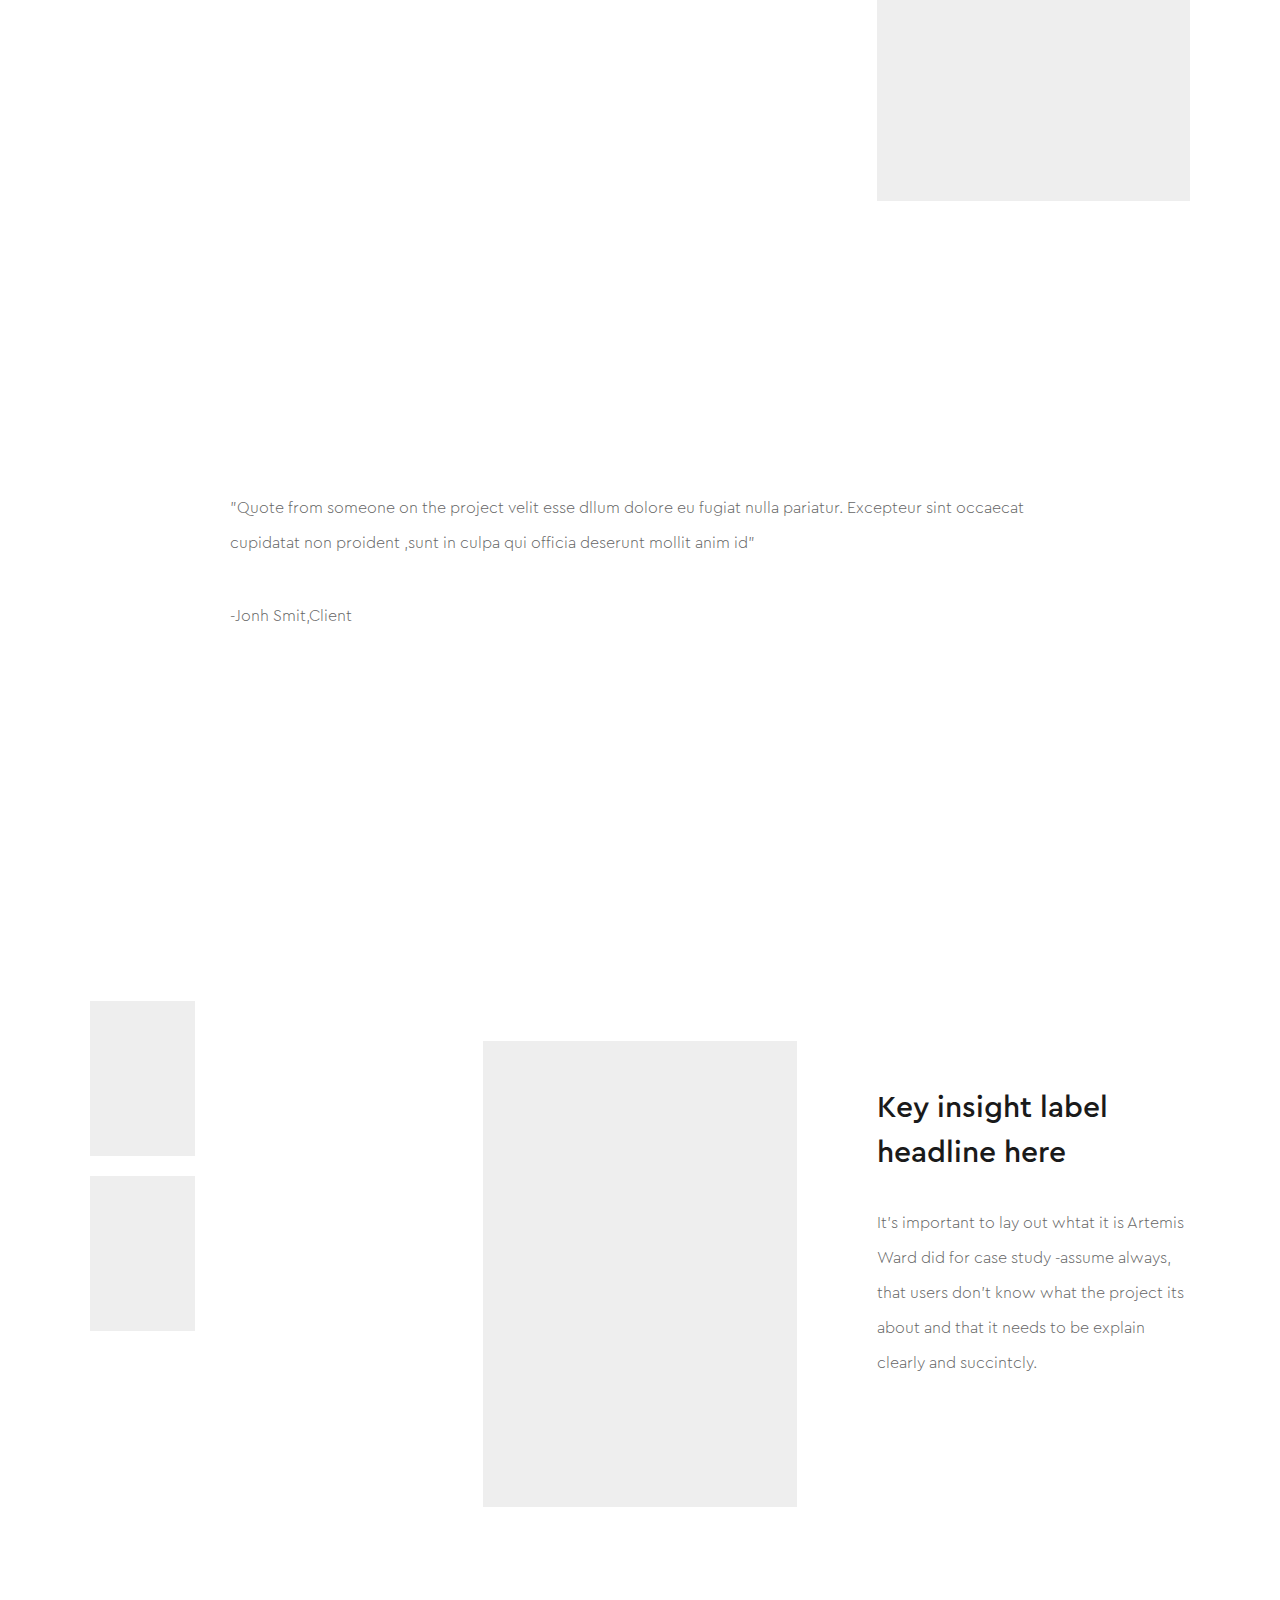
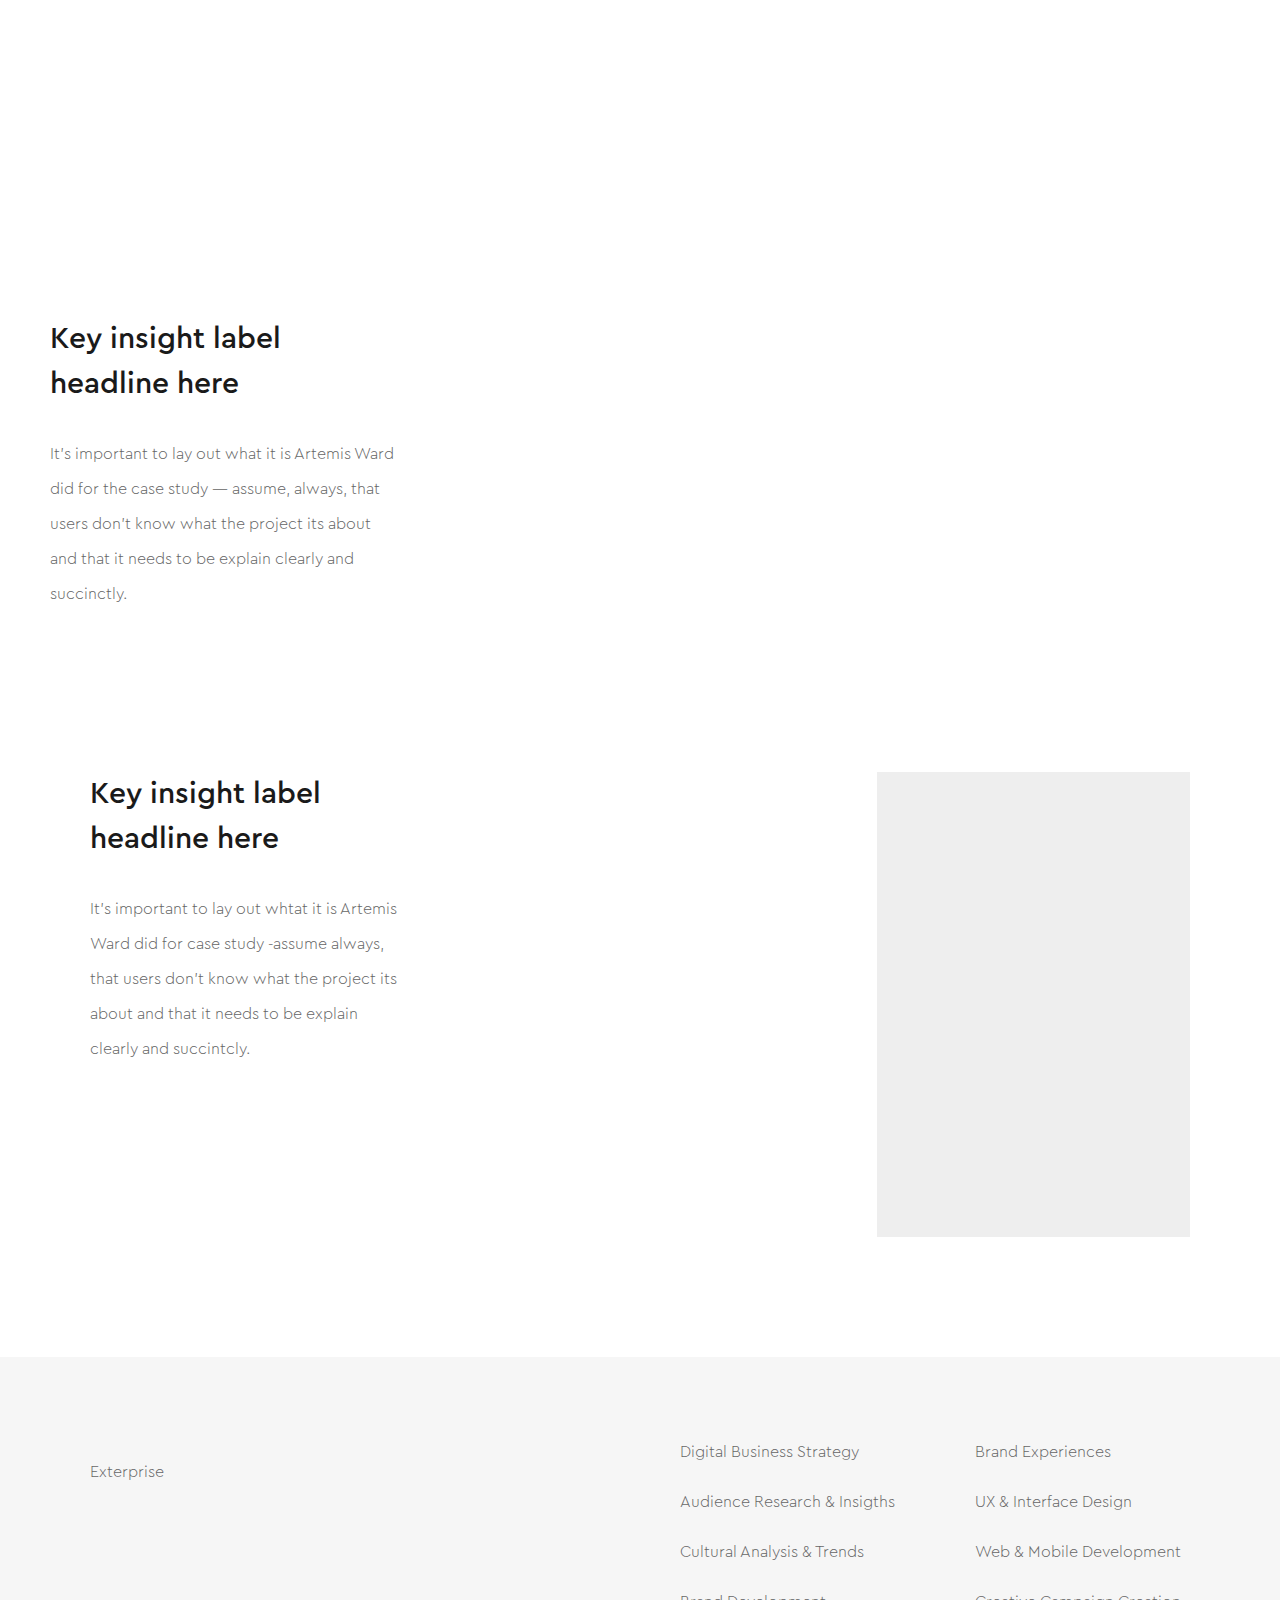
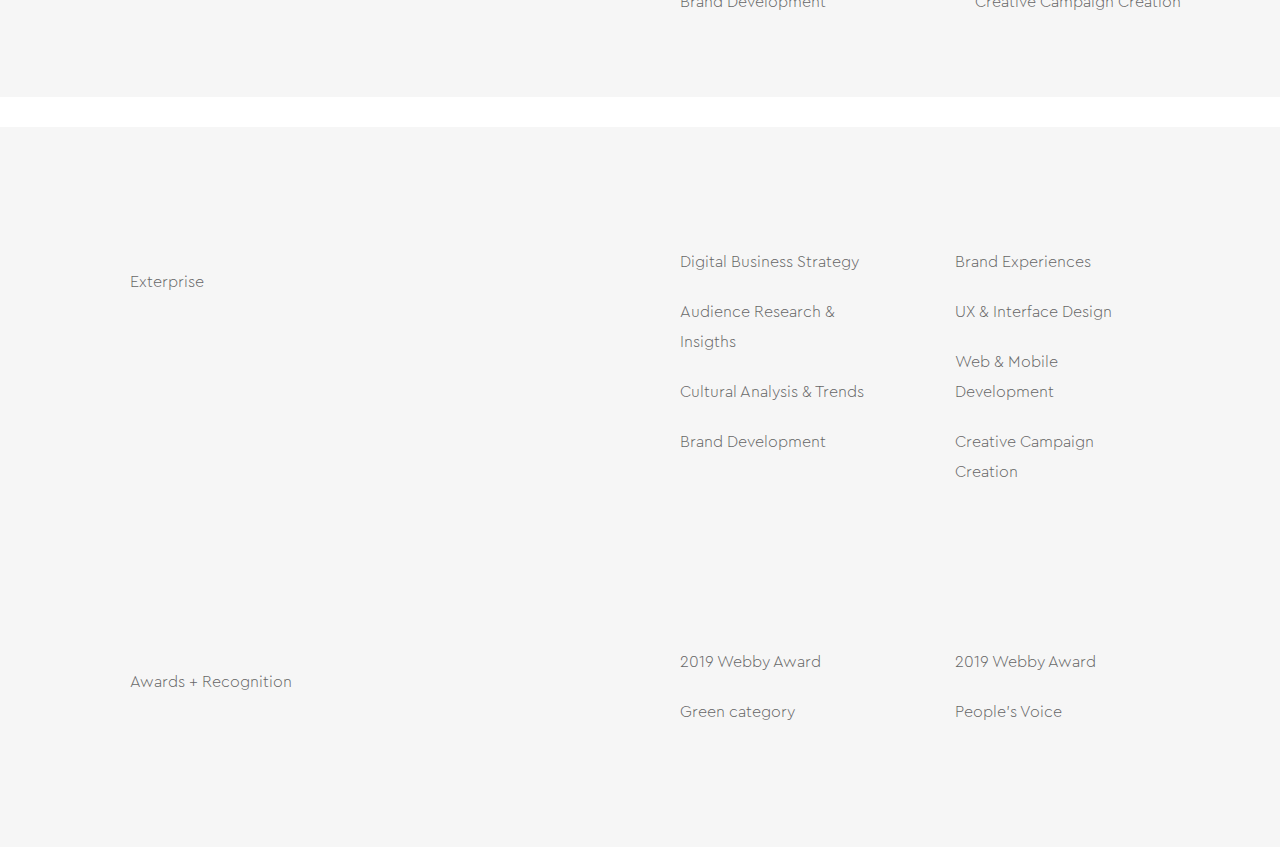
==== commit 1adb8551: "sections" ====
--- a/index.html
+++ b/index.html
@@ -127,10 +127,9 @@
              <img src="img/grey.png">
         </div></div>
         <div class="uk-width-1-3">
-        <div class="uk-card uk-card-body uk-margin-top">
+        <div class="uk-card uk-card-body pt-85">
         <h3>Key insight label headline here</h3>
-        <p>It's important to lay out whtat it is Artemis Ward did for case study -assume always, that users don't know what the project its about and that it needs to be explain clearly and succintcly.</p>
-  </div>
+        <p>It's important to lay out whtat it is Artemis Ward did for case study -assume always, that users don't know what the project its about and that it needs to be explain clearly and succintcly.</p></div>
         </div>
         </div>    
         </div>
@@ -142,10 +141,10 @@
         <div class="uk-flex uk-flex-center">
         <div class="uk-width-2-3">
         <div class="uk-card uk-card-body">
-        <img data-src="img/greylarge.png"  uk-img class="s5-img">   
+        <img data-src="img/greylarge.png" width="765" uk-img class="s5-img">   
         </div> 
         </div>
-        <div class="uk-width-1-3">
+        <div class="uk-width-1-3 pt-85">
         <div class="uk-card uk-card-body">
         <img src="img/grey.png">
         </div>
@@ -169,18 +168,18 @@
 
     <section class="cs-section-7">
     	<!-- type: 3 -->
-    
+
     </section>
 
     <section class="cs-section-8">
     	<!-- type: 4 -->
-        <div class="container">
+                   <div class="container">
         <div class="uk-flex  uk-flex-center">
         <div class="uk-width-1-3">
         <div class="uk-card  uk-card-body pt-0">
-        <div class="uk-flex uk-flex-column uk-width-1-1">
-          <div class="uk-card uk-width-1-2"><img src="img/grey.png"></div>
-          <div class="uk-card uk-margin-top uk-width-1-2"><img src="img/grey.png"></div>
+        <div class="uk-flex uk-flex-column uk-width-1-3">
+          <div class="uk-card "><img src="img/grey.png"></div>
+          <div class="uk-card uk-margin-top"><img src="img/grey.png"></div>
        </div>
         </div></div>
         <div class="uk-width-1-3">
@@ -245,12 +244,15 @@
 
     <section class="cs-section-12">
     	<!-- type: 7 -->
-        <div class="container">
+         <div class="container">
         <div class="uk-flex  uk-flex-center">
         <div class="uk-width-1-4">
         <div class="uk-card  uk-card-body">
         <div class="uk-flex uk-flex-column">
-          <div class="uk-card uk-margin-top"><a>Exterprise</a></div>
+          <div class="uk-card"></div>
+          <div class="uk-card"></div>
+          <div class="uk-card uk-margin-top">Exterprise</div>
+          <div class="uk-card"></div>
        </div>
         </div></div>
          <div class="uk-width-1-4">
@@ -259,33 +261,38 @@
        <div class="uk-width-1-4">
         <div class="uk-card  uk-card-body">
         <div class="uk-flex uk-flex-column">
-          <div class="uk-card"><a>Digital Business Strategy</a></div>
-          <div class="uk-card uk-margin-top"><a>Audience Research & Insigths</a></div>
-           <div class="uk-card uk-margin-top"><a>Cultural Analysis & Trends</a></div>
-           <div class="uk-card uk-margin-top"><a>Brand Development</a></div>
-       </div>
-        </div></div>
-        <div class="uk-width-1-4">
-        <div class="uk-card  uk-card-body">
-         <div class="uk-flex uk-flex-column">
-          <div class="uk-card "><a>Brand Experiences</a></div>
-          <div class="uk-card uk-margin-top"><a>UX & Interface Design</a></div>
-           <div class="uk-card uk-margin-top"><a>Web & Mobile Development</a></div>
-           <div class="uk-card uk-margin-top"><a>Creative Campaign Creation</a></div>
+          <div class="uk-card">Digital Business Strategy</div>
+          <div class="uk-card uk-margin-top">Audience Research & Insigths</div>
+           <div class="uk-card uk-margin-top">Cultural Analysis & Trends</div>
+           <div class="uk-card uk-margin-top">Brand Development</div>
+       </div>
+        </div></div>
+        <div class="uk-width-1-4">
+        <div class="uk-card  uk-card-body">
+        <div class="uk-flex uk-flex-column">
+          <div class="uk-card ">Brand Experiences</div>
+          <div class="uk-card uk-margin-top">UX & Interface Design</div>
+           <div class="uk-card uk-margin-top">Web & Mobile Development</div>
+           <div class="uk-card uk-margin-top">Creative Campaign Creation</div>
+       </div>
         </div></div>    
         </div>
-      </div></div>
     </section>
 
     <section class="cs-section-13">
     	<!-- type: 7 -->
         <div class="container">
-        <div class="uk-flex uk-flex-column">
-        <div class="uk-flex uk-flex-center">
-        <div class="uk-width-1-4">
-        <div class="uk-card  uk-card-body">
-        <div class="uk-flex uk-flex-column">
-          <div class="uk-card"><a>Exterprise</a></div>
+         <div class="uk-flex uk-flex-column">
+         <div>
+         <div class="uk-card uk-card-body">
+         <div class="uk-flex  uk-flex-center">
+        <div class="uk-width-1-4">
+        <div class="uk-card  uk-card-body">
+        <div class="uk-flex uk-flex-column">
+          <div class="uk-card"></div>
+          <div class="uk-card"></div>
+          <div class="uk-card uk-margin-top">Exterprise</div>
+          <div class="uk-card"></div>
        </div>
         </div></div>
          <div class="uk-width-1-4">
@@ -294,28 +301,33 @@
        <div class="uk-width-1-4">
         <div class="uk-card  uk-card-body">
         <div class="uk-flex uk-flex-column">
-          <div class="uk-card"><a>Digital Business Strategy</a></div>
-          <div class="uk-card uk-margin-top"><a>Audience Research & Insigths</a></div>
-           <div class="uk-card uk-margin-top"><a>Cultural Analysis & Trends</a></div>
-           <div class="uk-card uk-margin-top"><a>Brand Development</a></div>
-       </div>
-        </div></div>
-        <div class="uk-width-1-4">
-        <div class="uk-card  uk-card-body">
-        <div class="uk-flex uk-flex-column">
-
-          <div class="uk-card "><a>Brand Experiences</a></div>
-          <div class="uk-card uk-margin-top"><a>UX & Interface Design</a></div>
-           <div class="uk-card uk-margin-top"><a>Web & Mobile Development</a></div>
-           <div class="uk-card uk-margin-top"><a>Creative Campaign Creation</a></div>
-
-       </div>
-        </div></div></div>   
-        <div class="uk-flex  uk-flex-center">
-        <div class="uk-width-1-4">
-        <div class="uk-card  uk-card-body">
-        <div class="uk-flex uk-flex-column">
-          <div class="uk-card "><a>Awards + Recognition</a></div>
+          <div class="uk-card">Digital Business Strategy</div>
+          <div class="uk-card uk-margin-top">Audience Research & Insigths</div>
+           <div class="uk-card uk-margin-top">Cultural Analysis & Trends</div>
+           <div class="uk-card uk-margin-top">Brand Development</div>
+       </div>
+        </div></div>
+        <div class="uk-width-1-4">
+        <div class="uk-card  uk-card-body">
+        <div class="uk-flex uk-flex-column">
+          <div class="uk-card ">Brand Experiences</div>
+          <div class="uk-card uk-margin-top">UX & Interface Design</div>
+           <div class="uk-card uk-margin-top">Web & Mobile Development</div>
+           <div class="uk-card uk-margin-top">Creative Campaign Creation</div>
+       </div>
+        </div></div>    
+         </div>
+         </div> 
+         <div>
+         <div class="uk-card uk-card-body">
+            <div class="uk-flex  uk-flex-center">
+        <div class="uk-width-1-4">
+        <div class="uk-card  uk-card-body">
+        <div class="uk-flex uk-flex-column">
+          <div class="uk-card"></div>
+          <div class="uk-card"></div>
+          <div class="uk-card uk-margin-top">Awards + Recognition</div>
+          <div class="uk-card"></div>
        </div>
         </div></div>
          <div class="uk-width-1-4">
@@ -324,20 +336,18 @@
        <div class="uk-width-1-4">
         <div class="uk-card  uk-card-body">
         <div class="uk-flex uk-flex-column">
-          <div class="uk-card"><a>2019 Webby Award</a></div>
-          <div class="uk-card uk-margin-top"><a>Green category</a></div>
-       </div>
-        </div></div>
-        <div class="uk-width-1-4">
-        <div class="uk-card  uk-card-body">
-        <div class="uk-flex uk-flex-column">
-
-          <div class="uk-card "><a>2019 Webby Award</a></div>
-          <div class="uk-card uk-margin-top"><a>People's Voice</a></div>
-
-       </div>
-        </div>   
-         </div></div>
+          <div class="uk-card">2019 Webby Award</div>
+          <div class="uk-card uk-margin-top">Green category</div>
+       </div>
+        </div></div>
+        <div class="uk-width-1-4">
+        <div class="uk-card  uk-card-body">
+        <div class="uk-flex uk-flex-column">
+          <div class="uk-card ">2019 Webby Award</div>
+          <div class="uk-card uk-margin-top">People's Voice</div>
+       </div>
+        </div></div>    
+         </div>
          </div>  
         </div>
     </section>
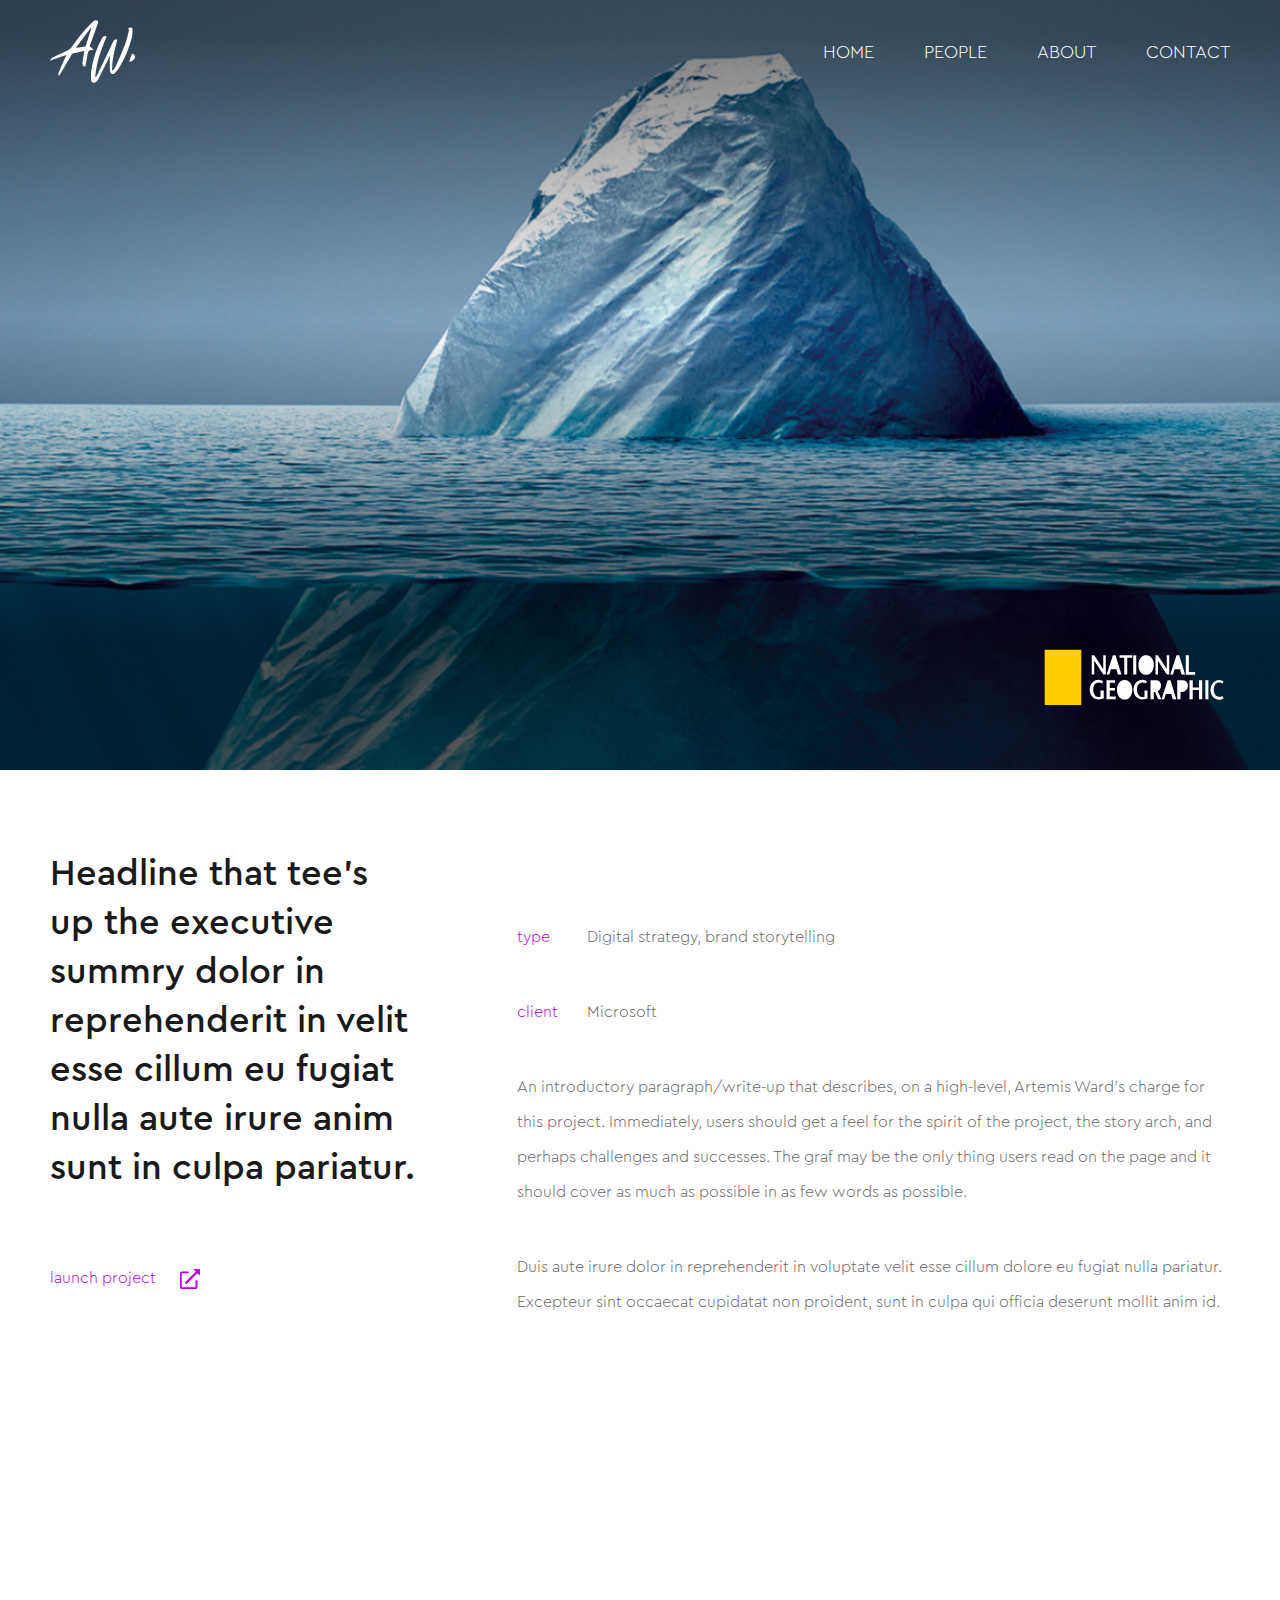
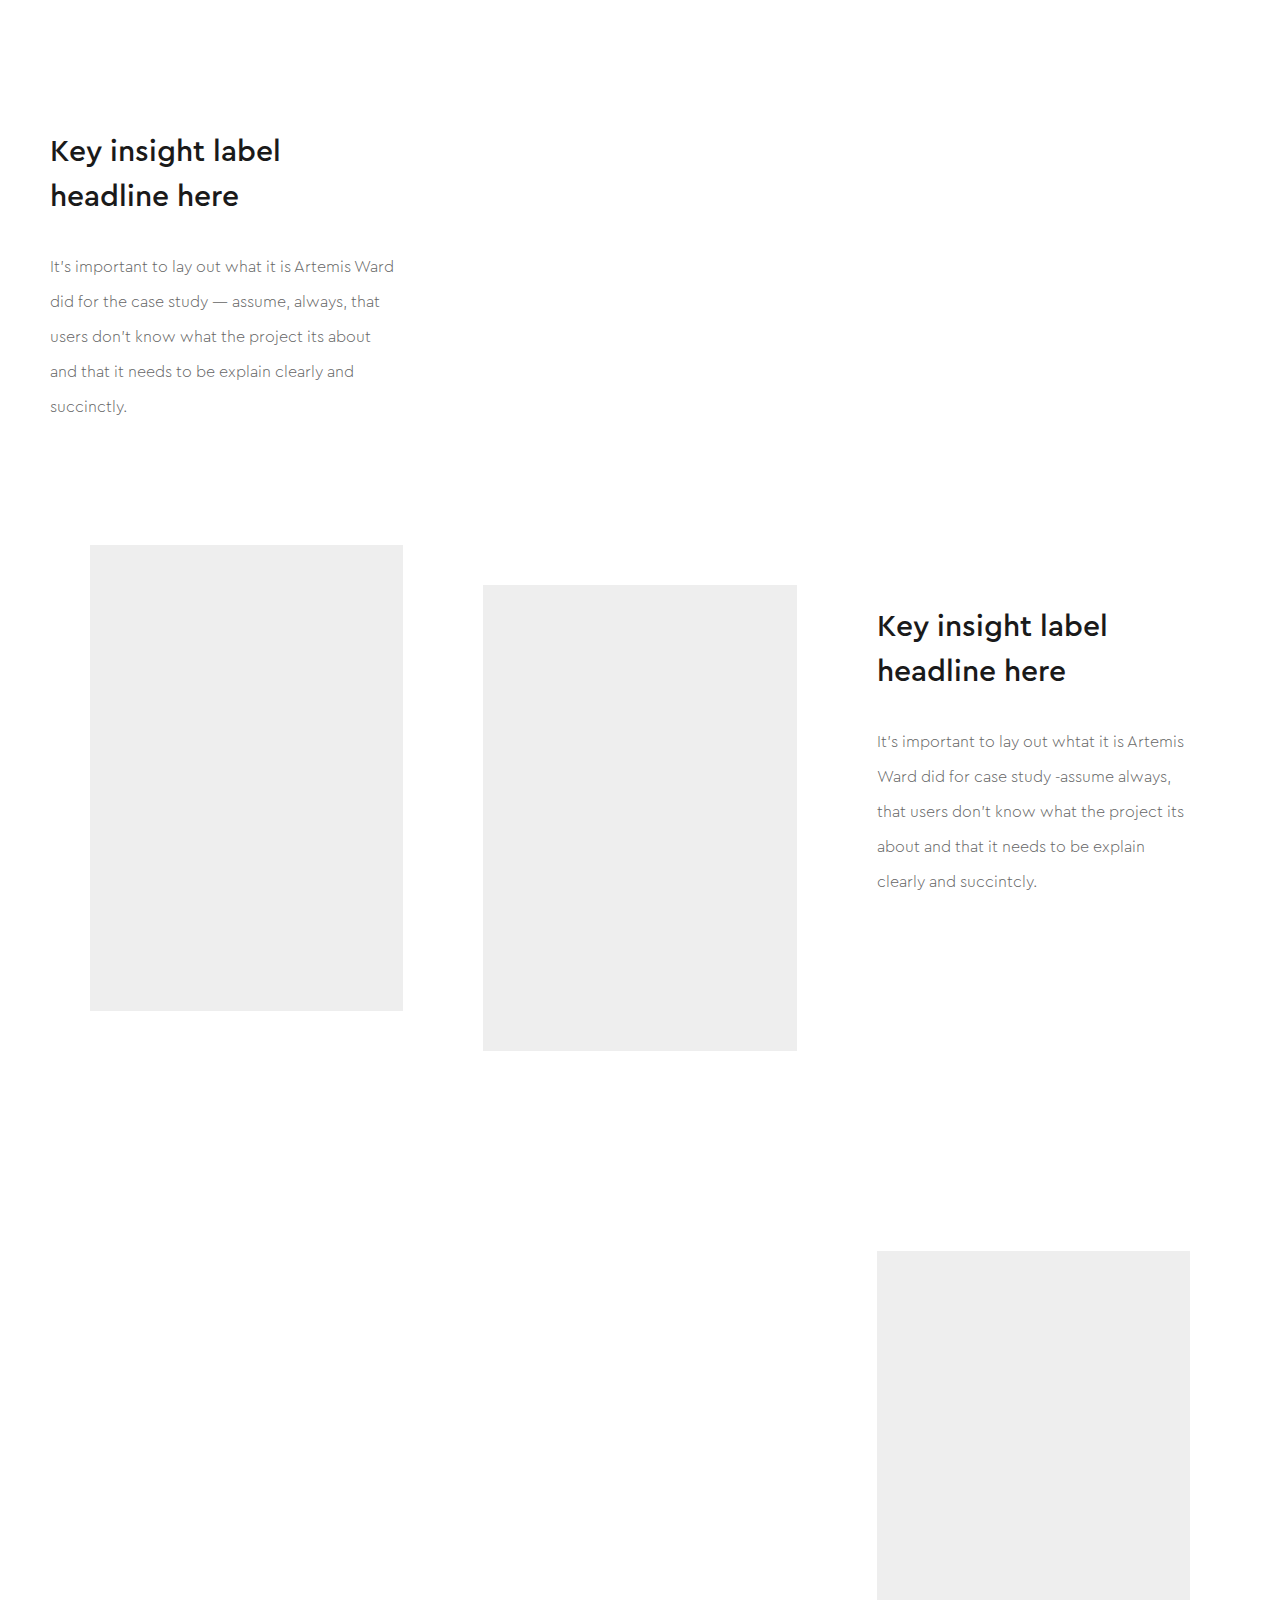
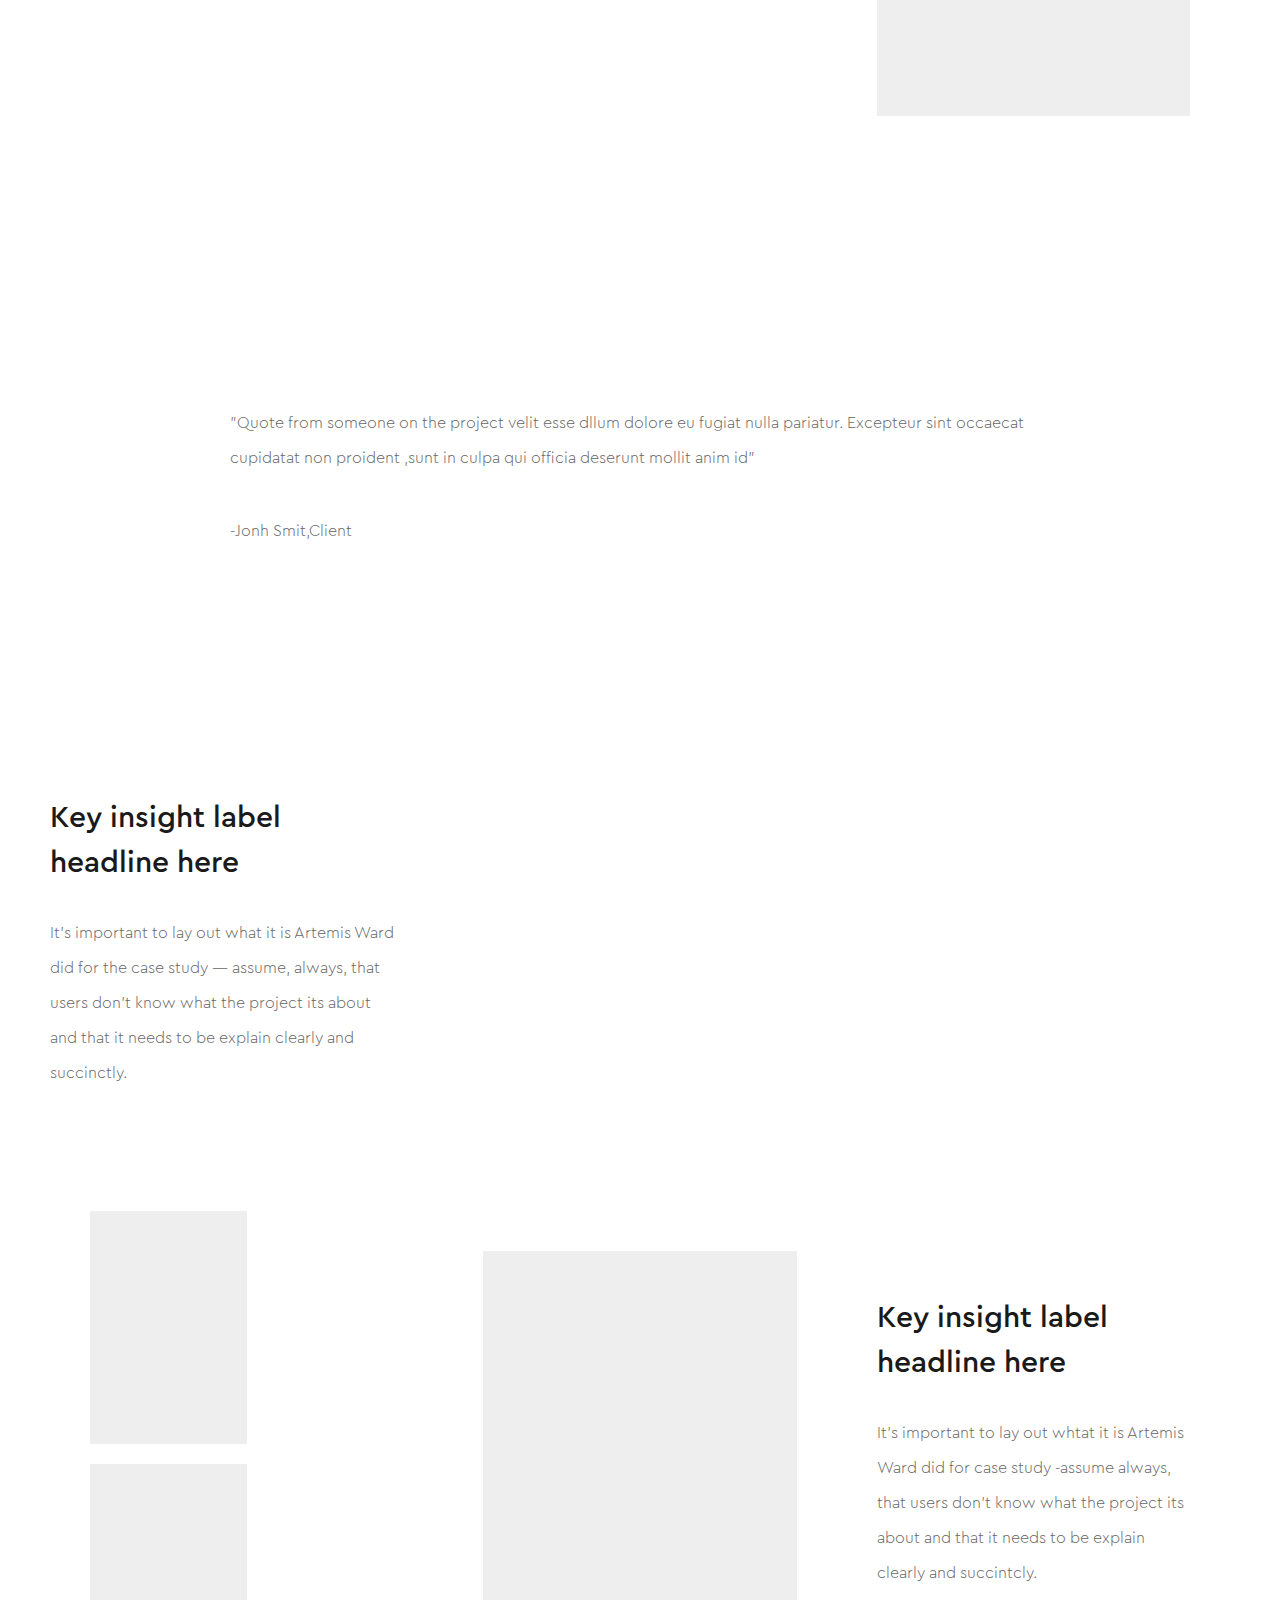
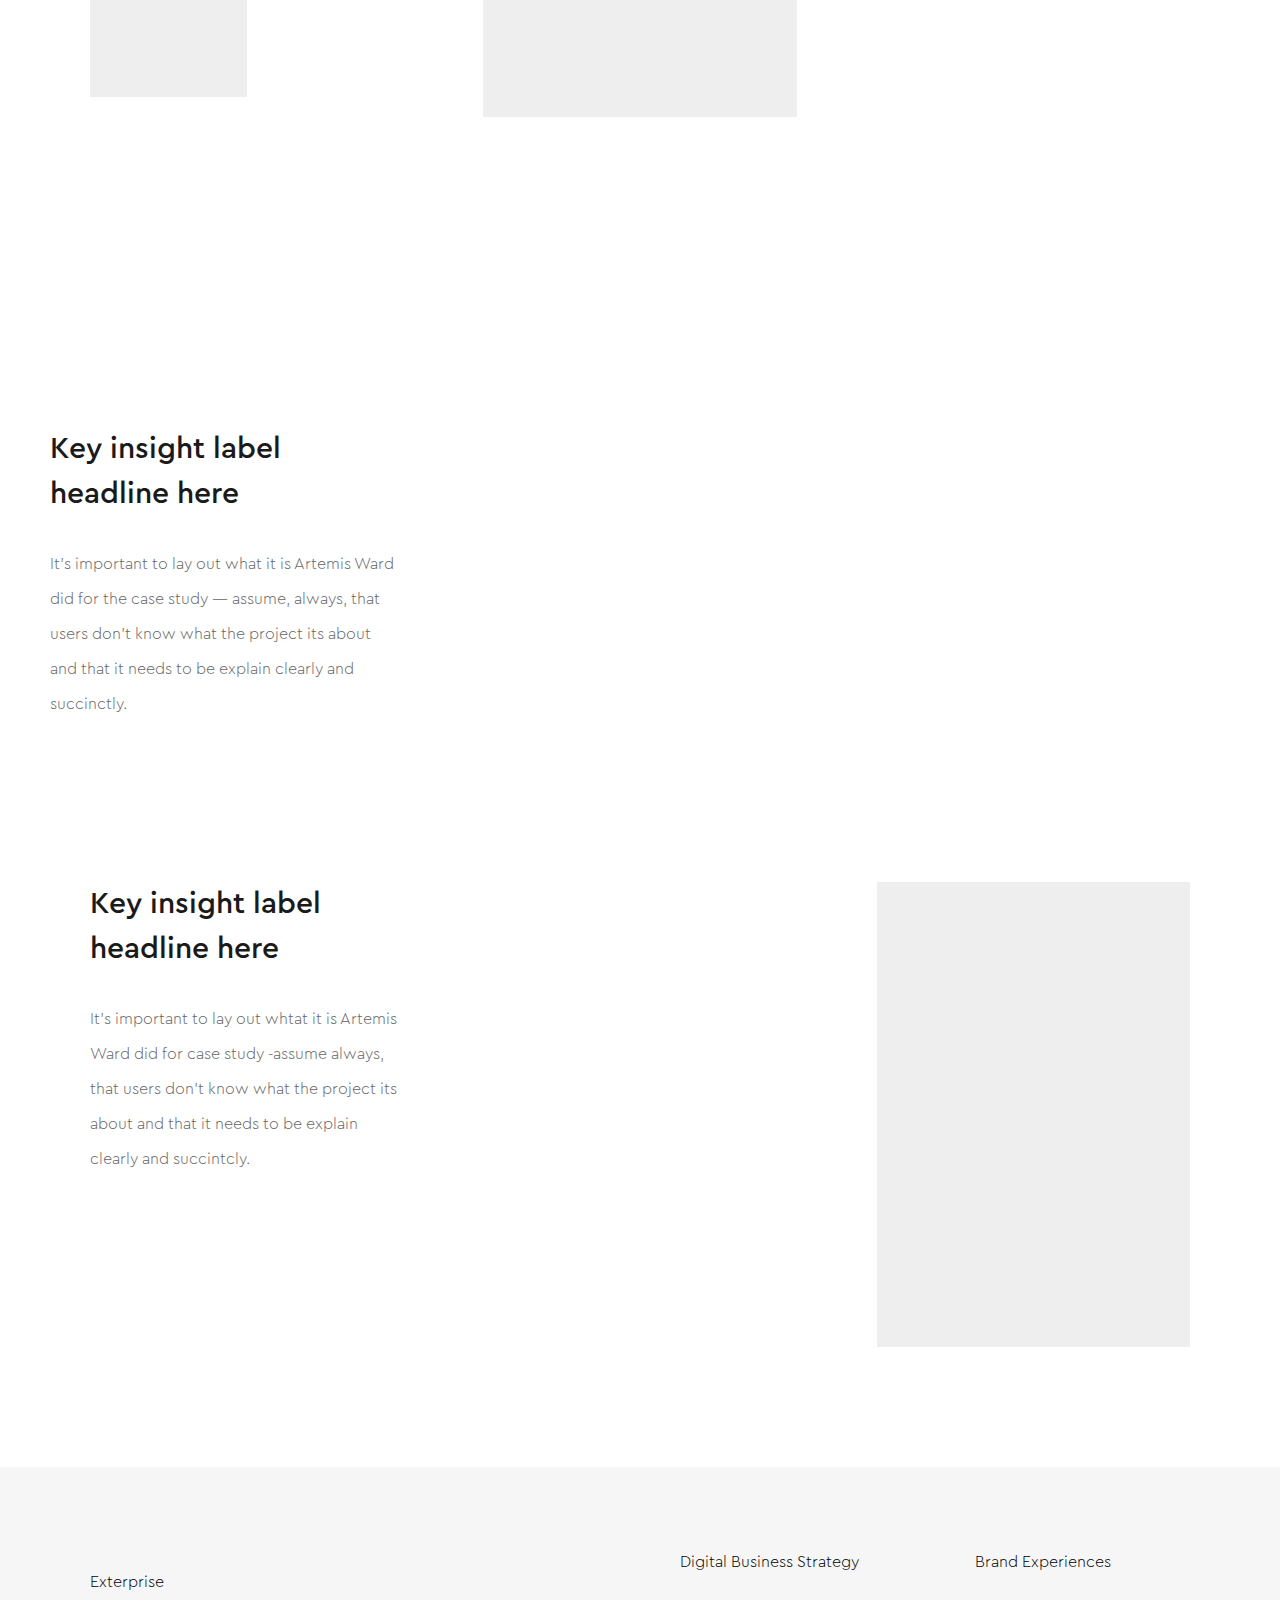
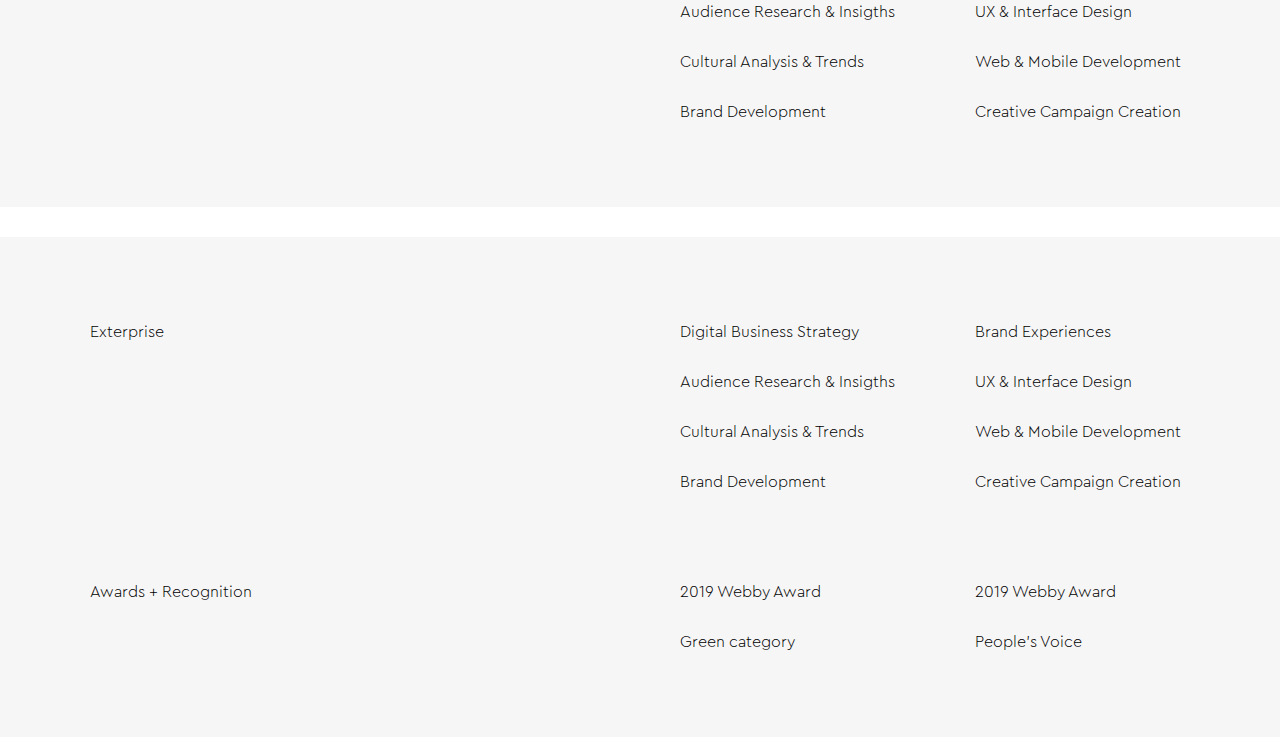
==== commit e6f803dd: "commit" ====
--- a/index.html
+++ b/index.html
@@ -127,9 +127,10 @@
              <img src="img/grey.png">
         </div></div>
         <div class="uk-width-1-3">
-        <div class="uk-card uk-card-body pt-85">
+        <div class="uk-card uk-card-body uk-margin-top">
         <h3>Key insight label headline here</h3>
-        <p>It's important to lay out whtat it is Artemis Ward did for case study -assume always, that users don't know what the project its about and that it needs to be explain clearly and succintcly.</p></div>
+        <p>It's important to lay out whtat it is Artemis Ward did for case study -assume always, that users don't know what the project its about and that it needs to be explain clearly and succintcly.</p>
+  </div>
         </div>
         </div>    
         </div>
@@ -141,10 +142,10 @@
         <div class="uk-flex uk-flex-center">
         <div class="uk-width-2-3">
         <div class="uk-card uk-card-body">
-        <img data-src="img/greylarge.png" width="765" uk-img class="s5-img">   
+        <img data-src="img/greylarge.png"  uk-img class="s5-img">   
         </div> 
         </div>
-        <div class="uk-width-1-3 pt-85">
+        <div class="uk-width-1-3">
         <div class="uk-card uk-card-body">
         <img src="img/grey.png">
         </div>
@@ -168,18 +169,32 @@
 
     <section class="cs-section-7">
     	<!-- type: 3 -->
-
+      <div class="container">
+        <div class="uk-grid uk-grid-large">
+          <div class="text uk-width-1-3@l uk-width-1-2@m">
+            <h3>
+              Key insight label headline here
+            </h3>
+            <p>
+              It’s important to lay out what it is Artemis Ward did for the case study — assume, always, that users don’t know what the project its about and that it needs to be explain clearly and succinctly. 
+            </p>
+          </div>
+          <div class="img uk-width-2-3@l uk-width-1-2@m">
+            <img src="https://images.unsplash.com/photo-1593642632823-8f785ba67e45?ixlib=rb-1.2.1&ixid=eyJhcHBfaWQiOjEyMDd9&auto=format&fit=crop&w=1489&q=80" alt="">
+          </div>
+        </div>
+      </div>
     </section>
 
     <section class="cs-section-8">
     	<!-- type: 4 -->
-                   <div class="container">
+        <div class="container">
         <div class="uk-flex  uk-flex-center">
         <div class="uk-width-1-3">
         <div class="uk-card  uk-card-body pt-0">
-        <div class="uk-flex uk-flex-column uk-width-1-3">
-          <div class="uk-card "><img src="img/grey.png"></div>
-          <div class="uk-card uk-margin-top"><img src="img/grey.png"></div>
+        <div class="uk-flex uk-flex-column uk-width-1-1">
+          <div class="uk-card uk-width-1-2"><img src="img/grey.png"></div>
+          <div class="uk-card uk-margin-top uk-width-1-2"><img src="img/grey.png"></div>
        </div>
         </div></div>
         <div class="uk-width-1-3">
@@ -244,15 +259,12 @@
 
     <section class="cs-section-12">
     	<!-- type: 7 -->
-         <div class="container">
-        <div class="uk-flex  uk-flex-center">
-        <div class="uk-width-1-4">
-        <div class="uk-card  uk-card-body">
-        <div class="uk-flex uk-flex-column">
-          <div class="uk-card"></div>
-          <div class="uk-card"></div>
-          <div class="uk-card uk-margin-top">Exterprise</div>
-          <div class="uk-card"></div>
+        <div class="container">
+        <div class="uk-flex  uk-flex-center">
+        <div class="uk-width-1-4">
+        <div class="uk-card  uk-card-body">
+        <div class="uk-flex uk-flex-column">
+          <div class="uk-card uk-margin-top"><a>Exterprise</a></div>
        </div>
         </div></div>
          <div class="uk-width-1-4">
@@ -261,38 +273,33 @@
        <div class="uk-width-1-4">
         <div class="uk-card  uk-card-body">
         <div class="uk-flex uk-flex-column">
-          <div class="uk-card">Digital Business Strategy</div>
-          <div class="uk-card uk-margin-top">Audience Research & Insigths</div>
-           <div class="uk-card uk-margin-top">Cultural Analysis & Trends</div>
-           <div class="uk-card uk-margin-top">Brand Development</div>
-       </div>
-        </div></div>
-        <div class="uk-width-1-4">
-        <div class="uk-card  uk-card-body">
-        <div class="uk-flex uk-flex-column">
-          <div class="uk-card ">Brand Experiences</div>
-          <div class="uk-card uk-margin-top">UX & Interface Design</div>
-           <div class="uk-card uk-margin-top">Web & Mobile Development</div>
-           <div class="uk-card uk-margin-top">Creative Campaign Creation</div>
-       </div>
+          <div class="uk-card"><a>Digital Business Strategy</a></div>
+          <div class="uk-card uk-margin-top"><a>Audience Research & Insigths</a></div>
+           <div class="uk-card uk-margin-top"><a>Cultural Analysis & Trends</a></div>
+           <div class="uk-card uk-margin-top"><a>Brand Development</a></div>
+       </div>
+        </div></div>
+        <div class="uk-width-1-4">
+        <div class="uk-card  uk-card-body">
+         <div class="uk-flex uk-flex-column">
+          <div class="uk-card "><a>Brand Experiences</a></div>
+          <div class="uk-card uk-margin-top"><a>UX & Interface Design</a></div>
+           <div class="uk-card uk-margin-top"><a>Web & Mobile Development</a></div>
+           <div class="uk-card uk-margin-top"><a>Creative Campaign Creation</a></div>
         </div></div>    
         </div>
+      </div></div>
     </section>
 
     <section class="cs-section-13">
     	<!-- type: 7 -->
         <div class="container">
-         <div class="uk-flex uk-flex-column">
-         <div>
-         <div class="uk-card uk-card-body">
-         <div class="uk-flex  uk-flex-center">
-        <div class="uk-width-1-4">
-        <div class="uk-card  uk-card-body">
-        <div class="uk-flex uk-flex-column">
-          <div class="uk-card"></div>
-          <div class="uk-card"></div>
-          <div class="uk-card uk-margin-top">Exterprise</div>
-          <div class="uk-card"></div>
+        <div class="uk-flex uk-flex-column">
+        <div class="uk-flex uk-flex-center">
+        <div class="uk-width-1-4">
+        <div class="uk-card  uk-card-body">
+        <div class="uk-flex uk-flex-column">
+          <div class="uk-card"><a>Exterprise</a></div>
        </div>
         </div></div>
          <div class="uk-width-1-4">
@@ -301,33 +308,28 @@
        <div class="uk-width-1-4">
         <div class="uk-card  uk-card-body">
         <div class="uk-flex uk-flex-column">
-          <div class="uk-card">Digital Business Strategy</div>
-          <div class="uk-card uk-margin-top">Audience Research & Insigths</div>
-           <div class="uk-card uk-margin-top">Cultural Analysis & Trends</div>
-           <div class="uk-card uk-margin-top">Brand Development</div>
-       </div>
-        </div></div>
-        <div class="uk-width-1-4">
-        <div class="uk-card  uk-card-body">
-        <div class="uk-flex uk-flex-column">
-          <div class="uk-card ">Brand Experiences</div>
-          <div class="uk-card uk-margin-top">UX & Interface Design</div>
-           <div class="uk-card uk-margin-top">Web & Mobile Development</div>
-           <div class="uk-card uk-margin-top">Creative Campaign Creation</div>
-       </div>
-        </div></div>    
-         </div>
-         </div> 
-         <div>
-         <div class="uk-card uk-card-body">
-            <div class="uk-flex  uk-flex-center">
-        <div class="uk-width-1-4">
-        <div class="uk-card  uk-card-body">
-        <div class="uk-flex uk-flex-column">
-          <div class="uk-card"></div>
-          <div class="uk-card"></div>
-          <div class="uk-card uk-margin-top">Awards + Recognition</div>
-          <div class="uk-card"></div>
+          <div class="uk-card"><a>Digital Business Strategy</a></div>
+          <div class="uk-card uk-margin-top"><a>Audience Research & Insigths</a></div>
+           <div class="uk-card uk-margin-top"><a>Cultural Analysis & Trends</a></div>
+           <div class="uk-card uk-margin-top"><a>Brand Development</a></div>
+       </div>
+        </div></div>
+        <div class="uk-width-1-4">
+        <div class="uk-card  uk-card-body">
+        <div class="uk-flex uk-flex-column">
+
+          <div class="uk-card "><a>Brand Experiences</a></div>
+          <div class="uk-card uk-margin-top"><a>UX & Interface Design</a></div>
+           <div class="uk-card uk-margin-top"><a>Web & Mobile Development</a></div>
+           <div class="uk-card uk-margin-top"><a>Creative Campaign Creation</a></div>
+
+       </div>
+        </div></div></div>   
+        <div class="uk-flex  uk-flex-center">
+        <div class="uk-width-1-4">
+        <div class="uk-card  uk-card-body">
+        <div class="uk-flex uk-flex-column">
+          <div class="uk-card "><a>Awards + Recognition</a></div>
        </div>
         </div></div>
          <div class="uk-width-1-4">
@@ -336,18 +338,20 @@
        <div class="uk-width-1-4">
         <div class="uk-card  uk-card-body">
         <div class="uk-flex uk-flex-column">
-          <div class="uk-card">2019 Webby Award</div>
-          <div class="uk-card uk-margin-top">Green category</div>
-       </div>
-        </div></div>
-        <div class="uk-width-1-4">
-        <div class="uk-card  uk-card-body">
-        <div class="uk-flex uk-flex-column">
-          <div class="uk-card ">2019 Webby Award</div>
-          <div class="uk-card uk-margin-top">People's Voice</div>
-       </div>
-        </div></div>    
-         </div>
+          <div class="uk-card"><a>2019 Webby Award</a></div>
+          <div class="uk-card uk-margin-top"><a>Green category</a></div>
+       </div>
+        </div></div>
+        <div class="uk-width-1-4">
+        <div class="uk-card  uk-card-body">
+        <div class="uk-flex uk-flex-column">
+
+          <div class="uk-card "><a>2019 Webby Award</a></div>
+          <div class="uk-card uk-margin-top"><a>People's Voice</a></div>
+
+       </div>
+        </div>   
+         </div></div>
          </div>  
         </div>
     </section>
--- a/style.css
+++ b/style.css
@@ -257,19 +257,19 @@
   padding: 30px 80px;
 }
 
-.cs-section-3 .text, .cs-section-10 .text {
+.cs-section-3 .text, .cs-section-7 .cs-section-10 .text {
   margin-top: 100px;
 }
 @media (max-width: 960px) {
-  .cs-section-3 .text, .cs-section-10 .text {
+  .cs-section-3 .text, .cs-section-7 .cs-section-10 .text {
     margin-top: 0;
   }
 }
-.cs-section-3 .img, .cs-section-10 .img {
+.cs-section-3 .img, .cs-section-7 .cs-section-10 .img {
   padding-left: 100px;
 }
 @media (max-width: 960px) {
-  .cs-section-3 .img, .cs-section-10 .img {
+  .cs-section-3 .img, .cs-section-7 .cs-section-10 .img {
     padding-left: 40px;
   }
 }
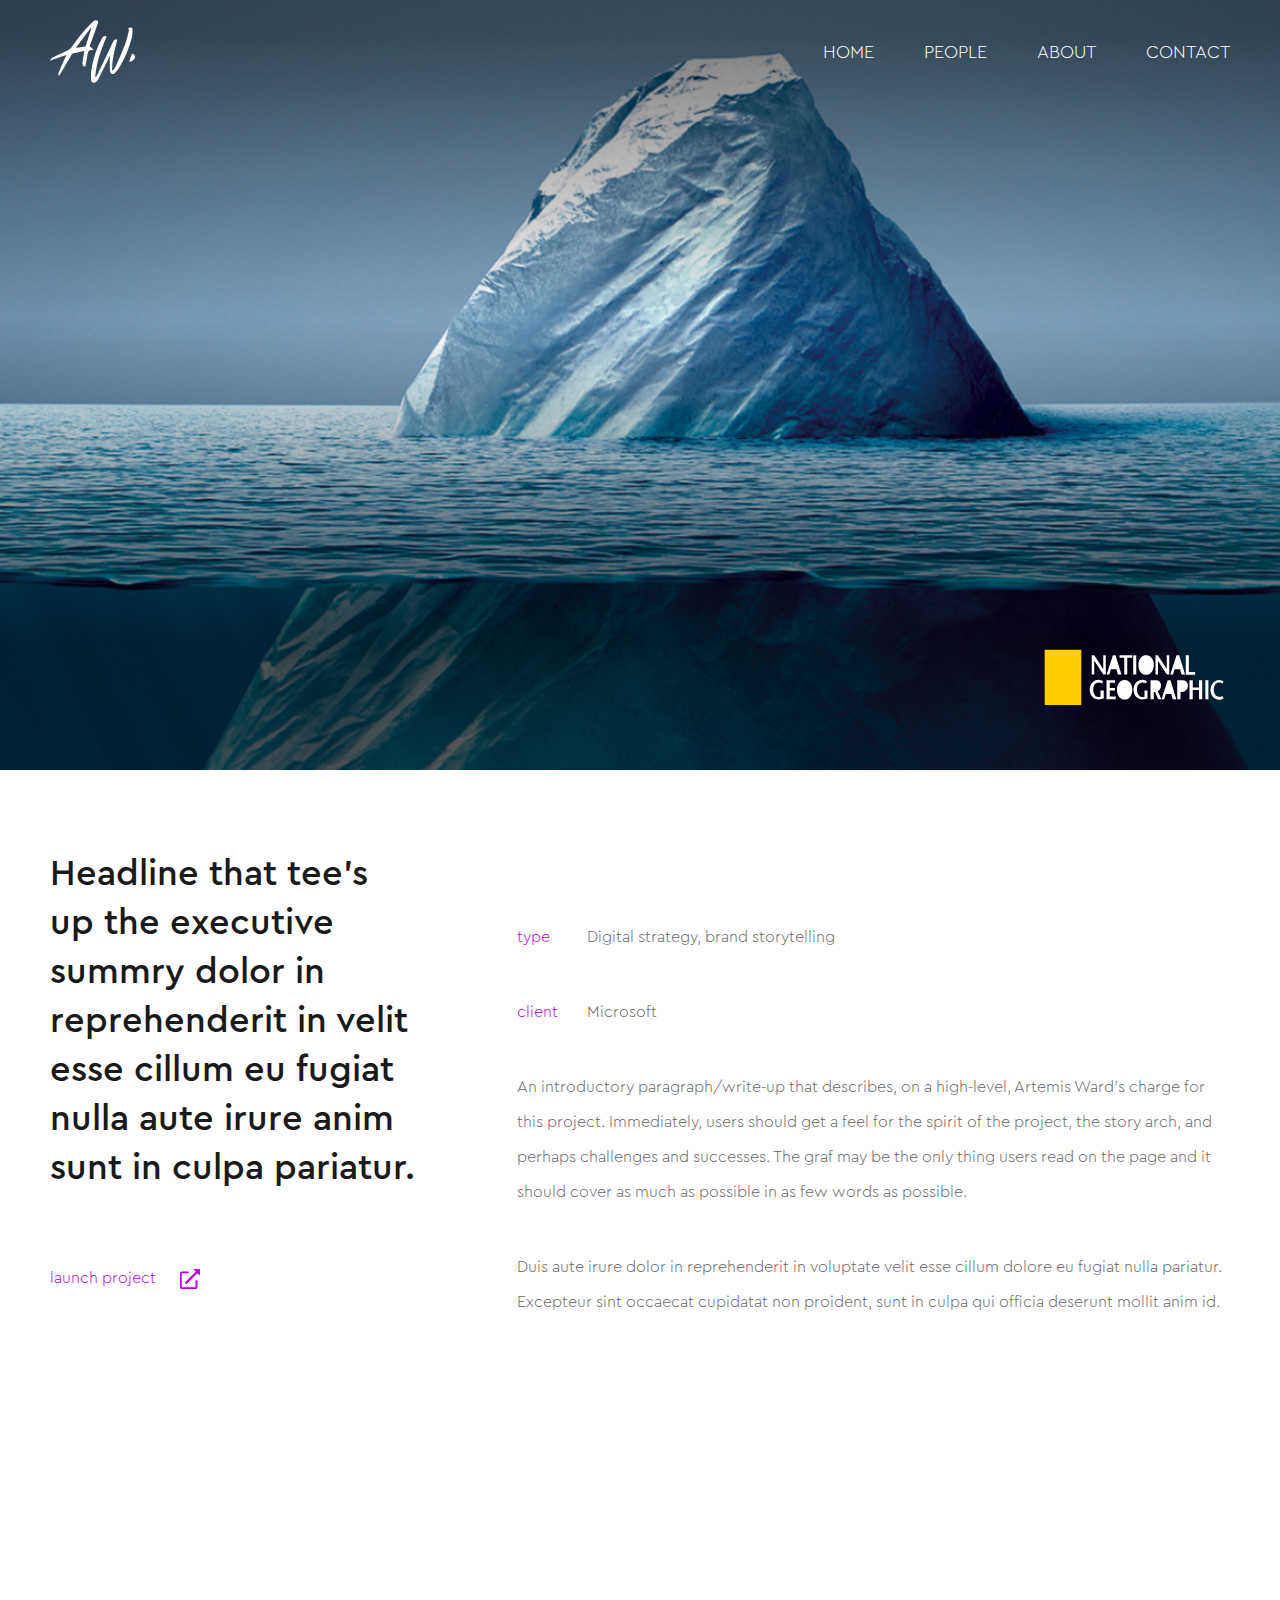
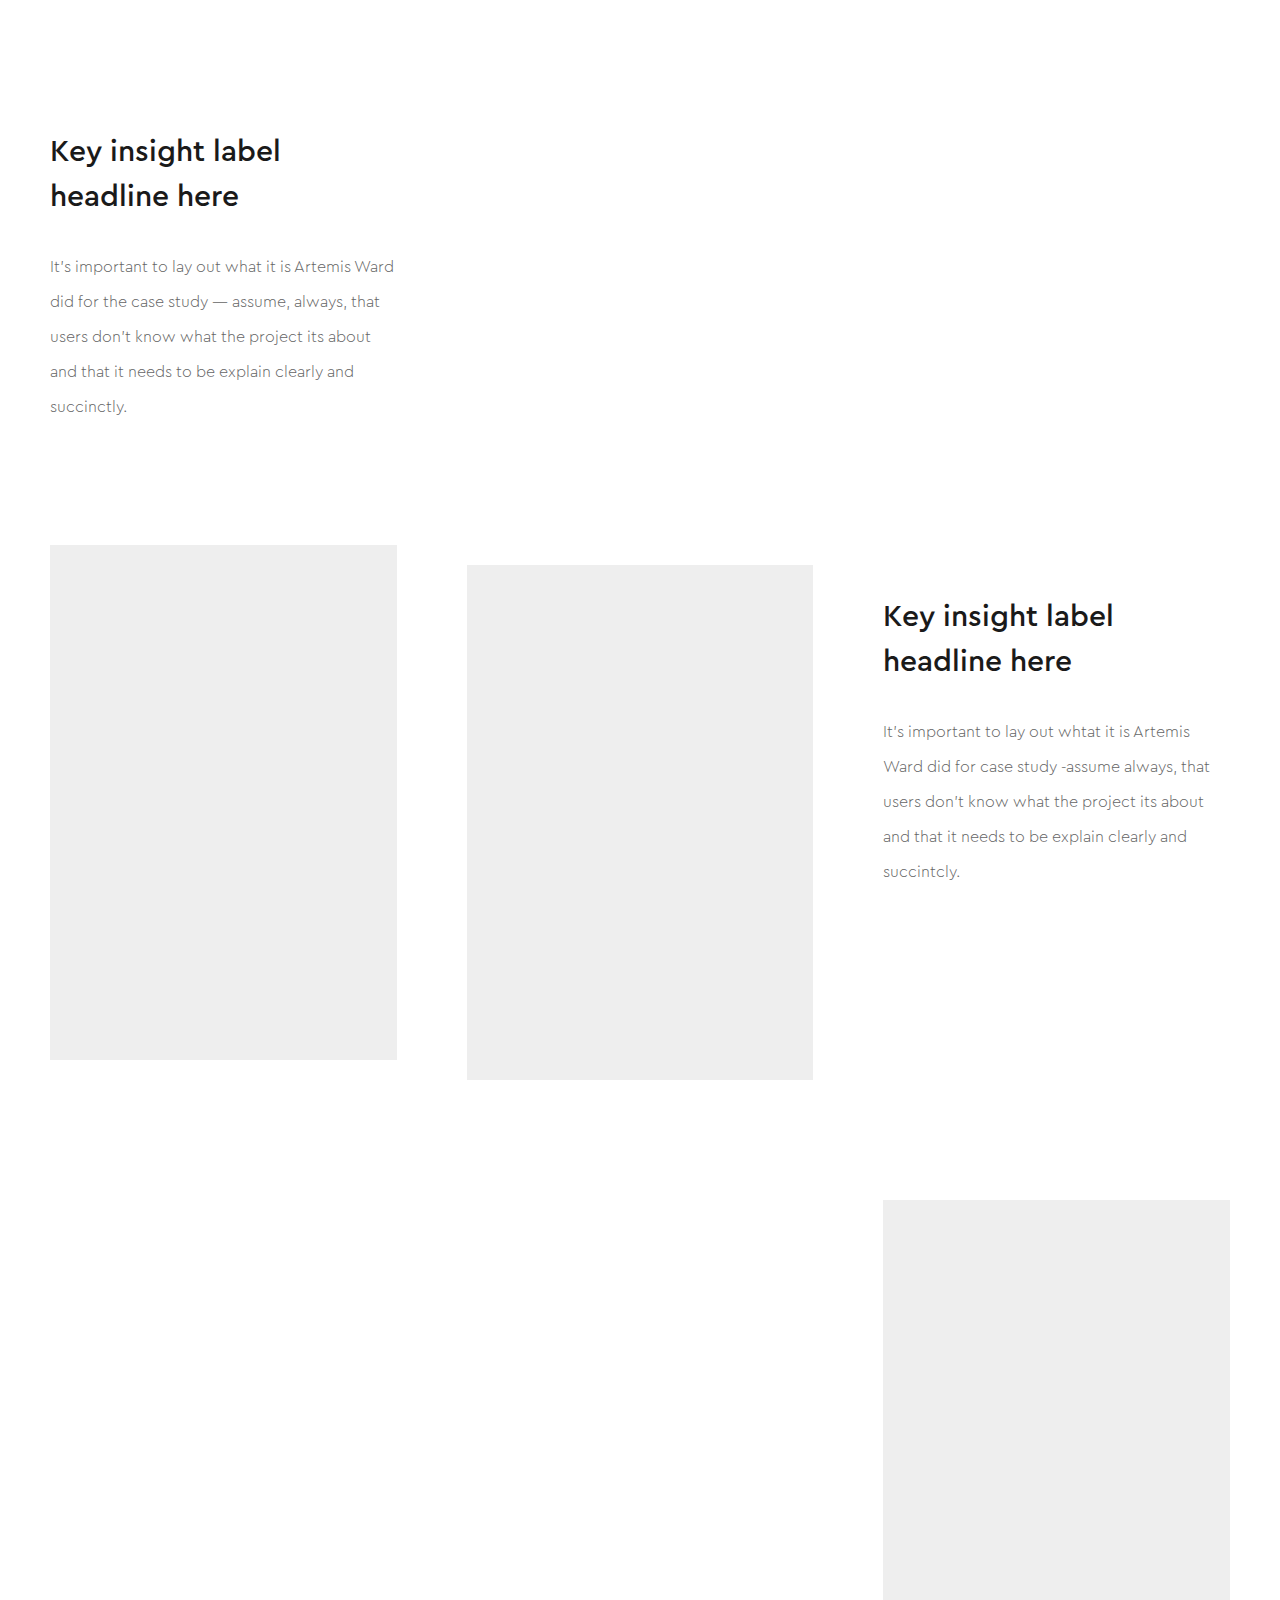
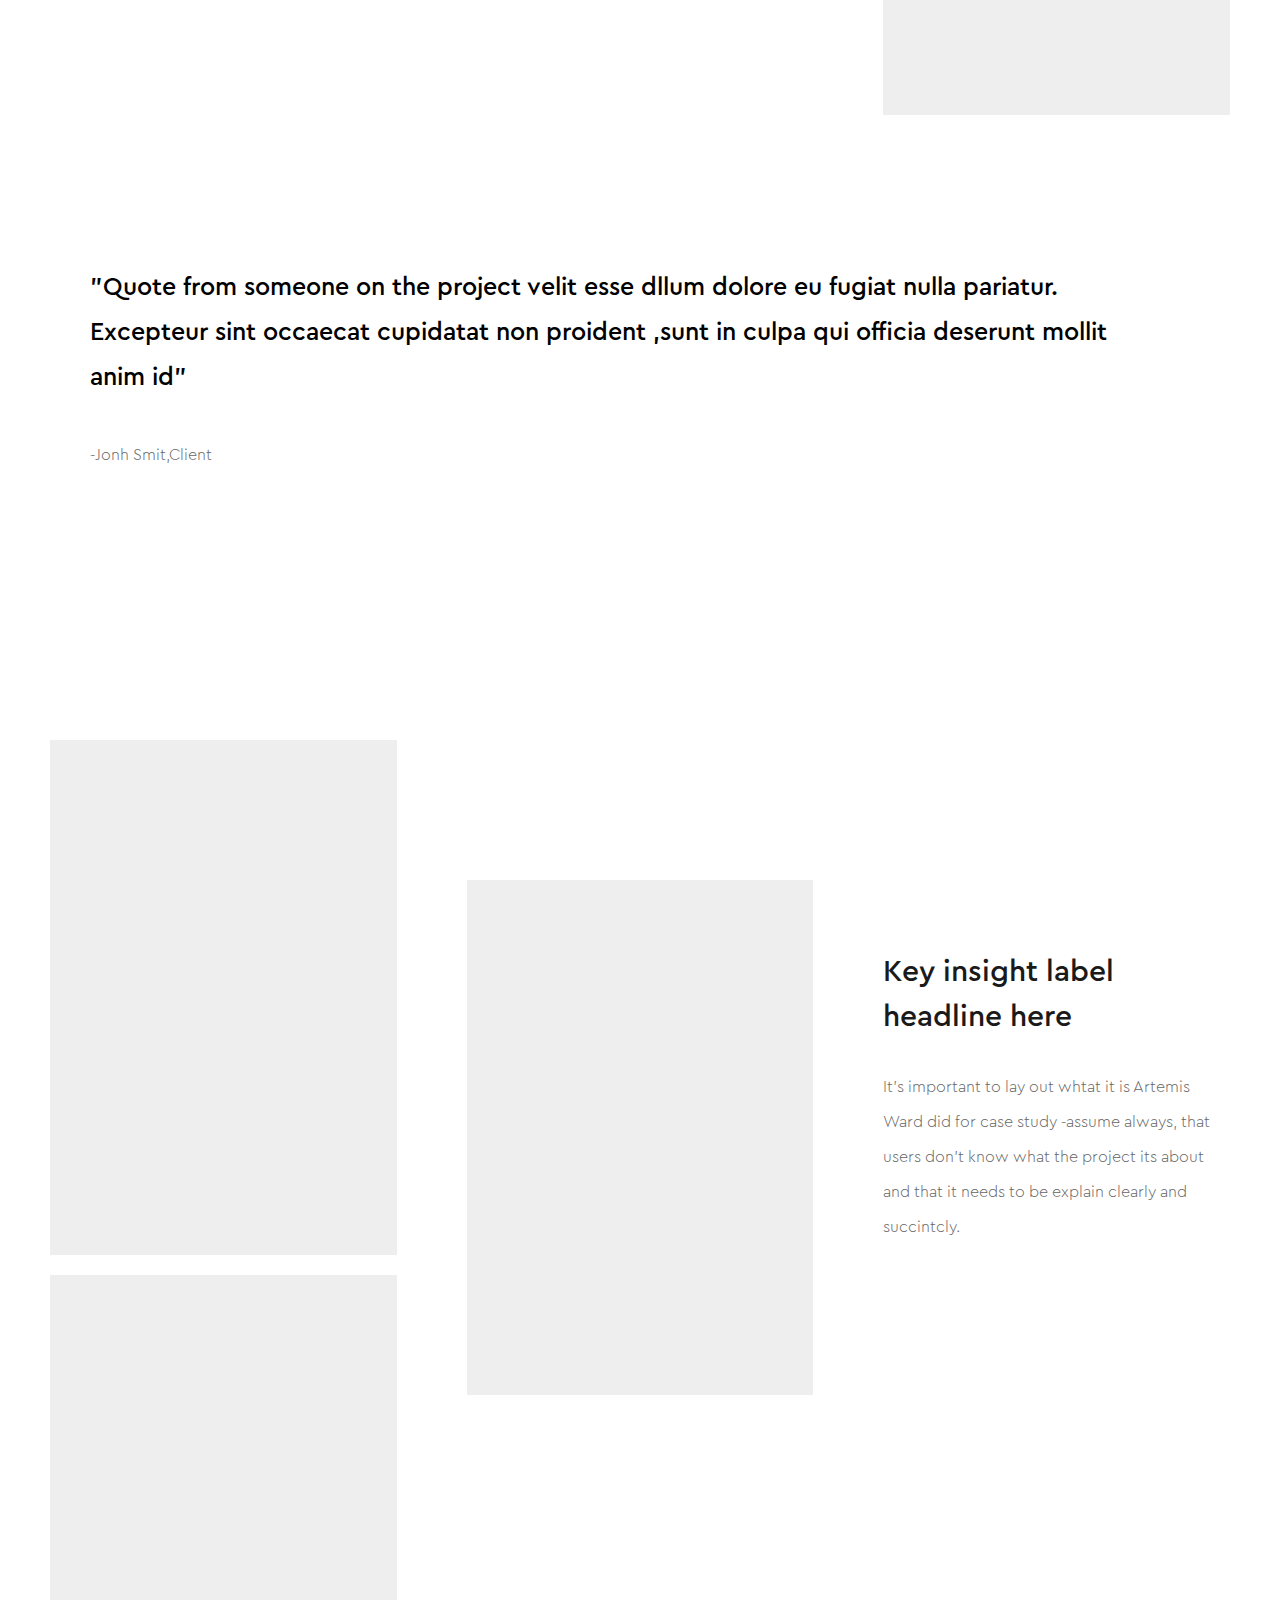
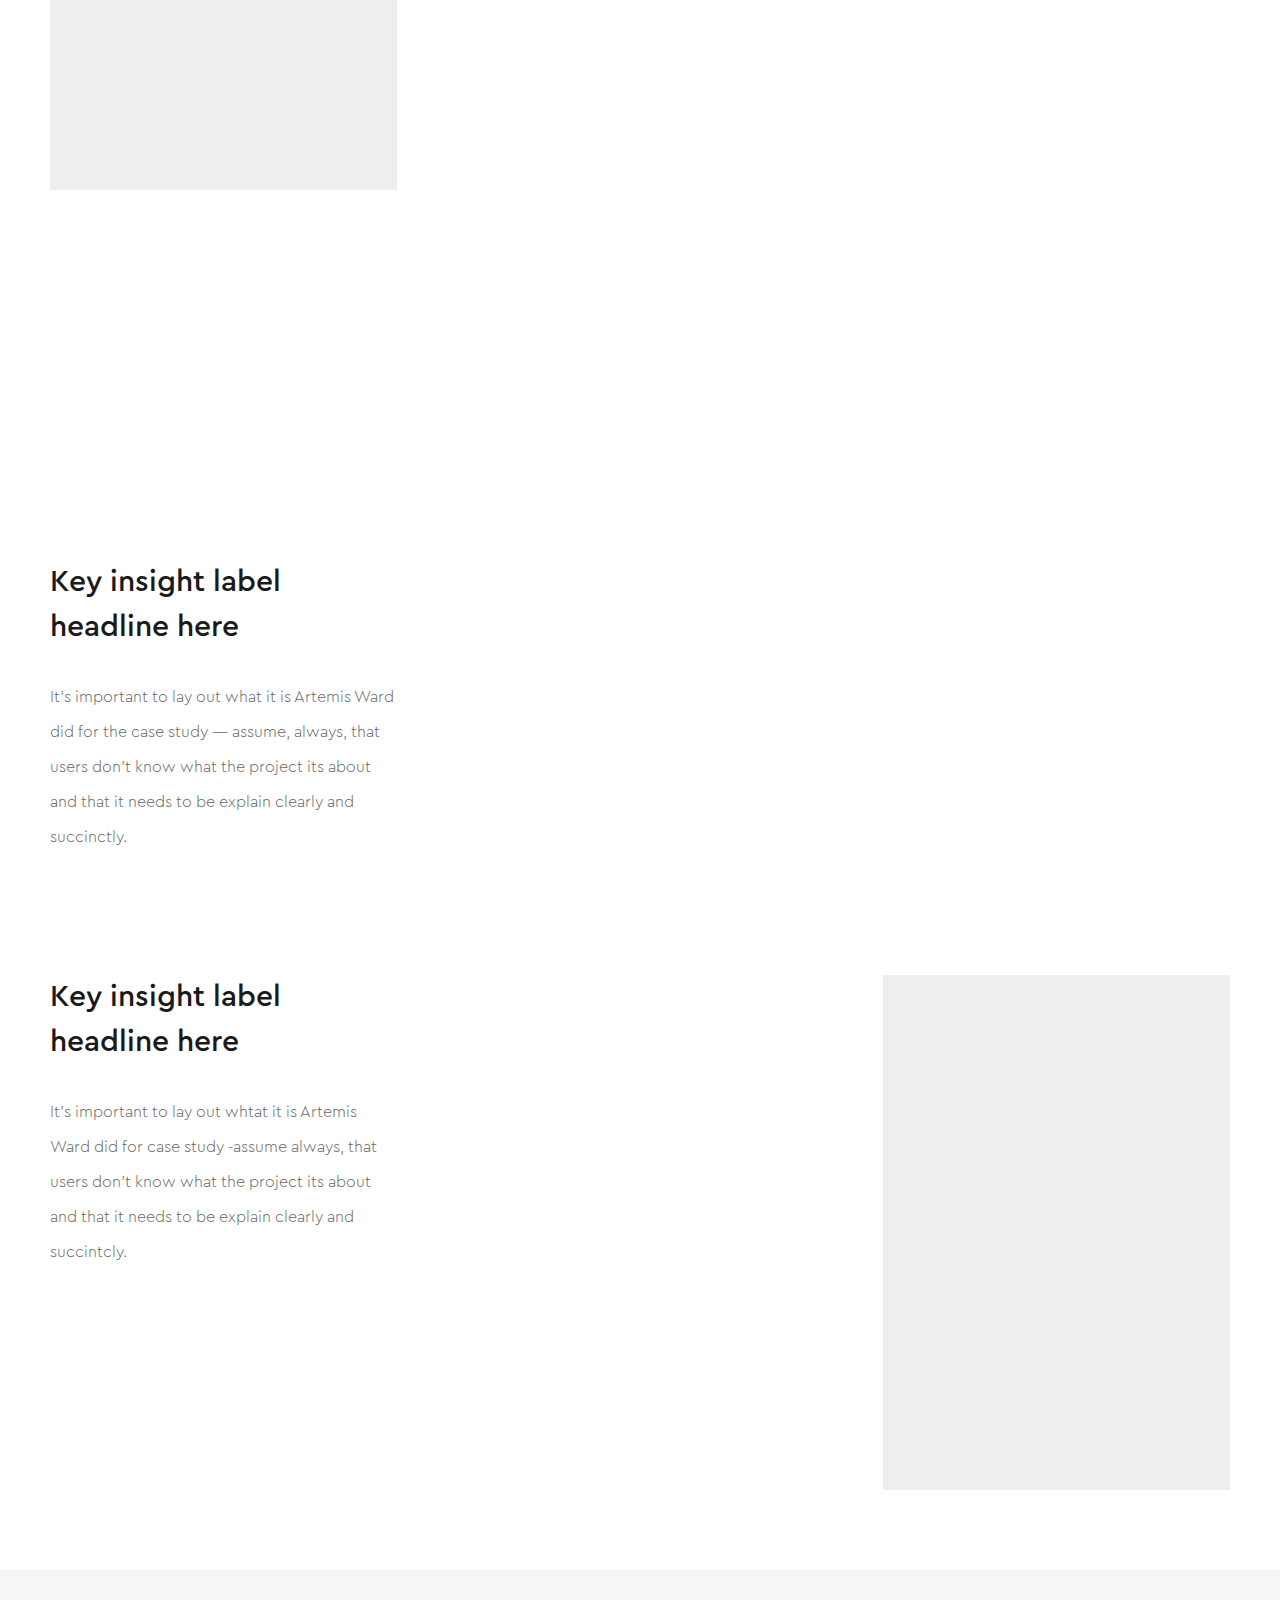
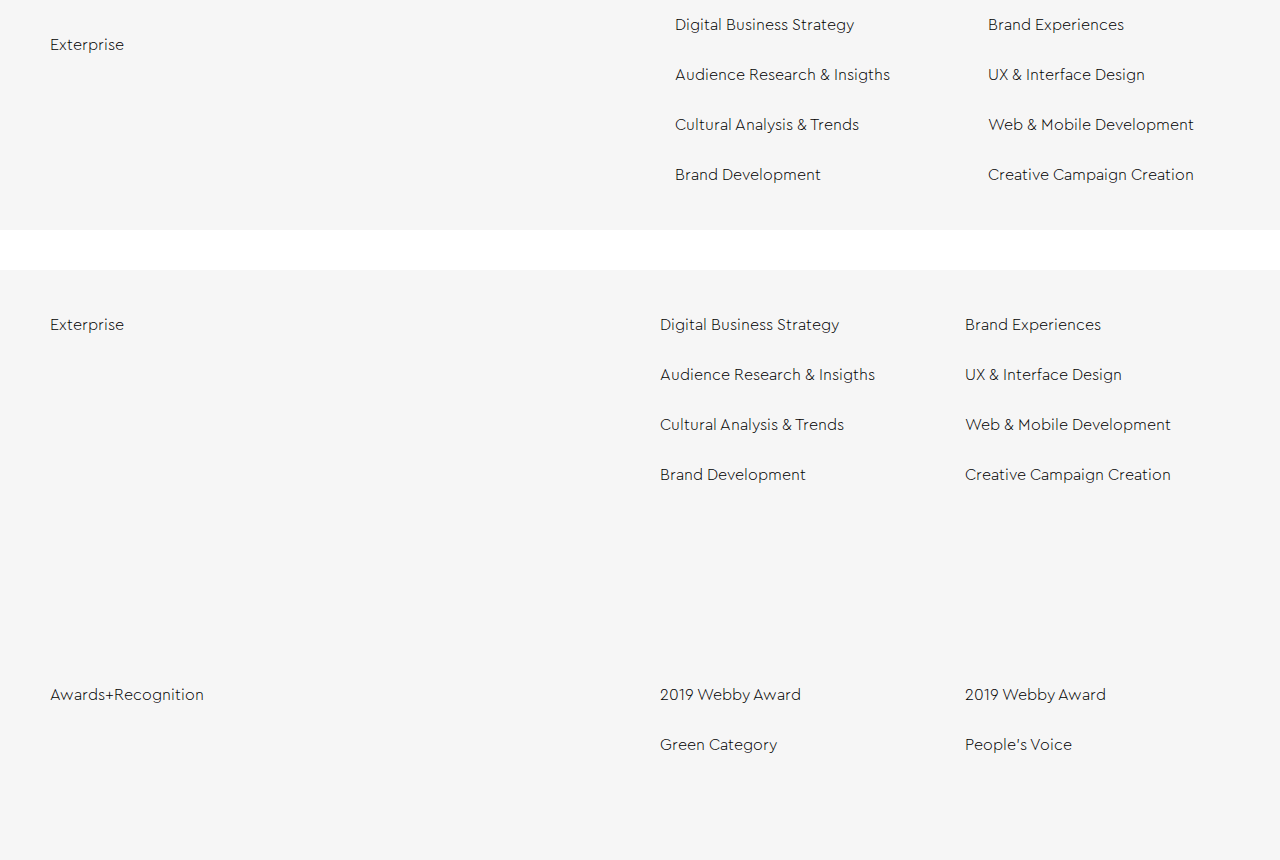
==== commit 316654dd: "section8" ====
--- a/index.html
+++ b/index.html
@@ -117,21 +117,19 @@
     <section class="cs-section-4">
     	<!-- type: 4 -->
         <div class="container">
-        <div class="uk-flex  uk-flex-center">
-        <div class="uk-width-1-3">
-        <div class="uk-card  uk-card-body pt-0">
+        <div class="uk-grid  uk-grid-large">
+        <div class="uk-width-1-3@l uk-width-1-1@m uk-card">
         <img src="img/grey.png">
-        </div></div>
-        <div class="uk-width-1-3">
-        <div class="uk-card uk-card-body">
+        </div>
+        <div class="uk-width-1-3@l uk-width-1-1@m uk-card uk-margin-top">
              <img src="img/grey.png">
-        </div></div>
-        <div class="uk-width-1-3">
-        <div class="uk-card uk-card-body uk-margin-top">
+        </div>
+        <div class="uk-width-1-3@l uk-width-1-1@m uk-card uk-margin-top">
+          <div class="text-4">
         <h3>Key insight label headline here</h3>
         <p>It's important to lay out whtat it is Artemis Ward did for case study -assume always, that users don't know what the project its about and that it needs to be explain clearly and succintcly.</p>
   </div>
-        </div>
+      </div>
         </div>    
         </div>
     </section>
@@ -139,17 +137,13 @@
     <section class="cs-section-5">
     	<!-- type: 5 -->
         <div class="container">
-        <div class="uk-flex uk-flex-center">
-        <div class="uk-width-2-3">
-        <div class="uk-card uk-card-body">
+        <div class="uk-grid uk-grid-large center">
+        <div class="uk-width-2-3@l uk-width-1-1@m">
         <img data-src="img/greylarge.png"  uk-img class="s5-img">   
         </div> 
-        </div>
-        <div class="uk-width-1-3">
-        <div class="uk-card uk-card-body">
+          <div class="uk-width-1-3@l uk-width-1-1@m">
         <img src="img/grey.png">
-        </div>
-        </div>   
+        </div>  
         </div>
         </div>
     </section>
@@ -157,52 +151,37 @@
     <section class="cs-section-6">
     	<!-- type: 6 -->
         <div class="container">
-        <div class="uk-flex uk-flex-column uk-flex-center p-100">
+        <div class="uk-grid uk-grid-column uk-flex-center">
         <div>
         <p>"Quote from someone on the project velit esse dllum dolore eu fugiat nulla pariatur.
         Excepteur sint occaecat cupidatat non proident ,sunt in culpa qui officia deserunt mollit anim id"</p>
         <span>-Jonh Smit,Client</span>    
-        </div>    
+        </div>   
         </div>    
         </div>
     </section>
 
     <section class="cs-section-7">
     	<!-- type: 3 -->
-      <div class="container">
-        <div class="uk-grid uk-grid-large">
-          <div class="text uk-width-1-3@l uk-width-1-2@m">
-            <h3>
-              Key insight label headline here
-            </h3>
-            <p>
-              It’s important to lay out what it is Artemis Ward did for the case study — assume, always, that users don’t know what the project its about and that it needs to be explain clearly and succinctly. 
-            </p>
-          </div>
-          <div class="img uk-width-2-3@l uk-width-1-2@m">
-            <img src="https://images.unsplash.com/photo-1593642632823-8f785ba67e45?ixlib=rb-1.2.1&ixid=eyJhcHBfaWQiOjEyMDd9&auto=format&fit=crop&w=1489&q=80" alt="">
-          </div>
-        </div>
-      </div>
+    
     </section>
 
     <section class="cs-section-8">
     	<!-- type: 4 -->
         <div class="container">
-        <div class="uk-flex  uk-flex-center">
-        <div class="uk-width-1-3">
-        <div class="uk-card  uk-card-body pt-0">
-        <div class="uk-flex uk-flex-column uk-width-1-1">
-          <div class="uk-card uk-width-1-2"><img src="img/grey.png"></div>
-          <div class="uk-card uk-margin-top uk-width-1-2"><img src="img/grey.png"></div>
-       </div>
+        <div class="uk-grid  uk-grid-large">
+        <div class="uk-width-1-3@l uk-width-1-1@m">
+        <div class="uk-grid uk-grid-column">
+           <div><img src="img/grey.png"></div>
+          <div class="uk-margin-top"><img src="img/grey.png"></div>
+       </div>
+      </div>
+        <div class="uk-width-1-3@l  uk-width-1-1@m uk-margin-top">
+        <div class="p-8">
+        <img src="img/grey.png">
         </div></div>
-        <div class="uk-width-1-3">
-        <div class="uk-card uk-card-body">
-             <img src="img/grey.png">
-        </div></div>
-        <div class="uk-width-1-3">
-        <div class="uk-card uk-card-body pt-85">
+        <div class="uk-width-1-3@l uk-width-1-1@m">
+        <div class="p-8">
         <h3>Key insight label headline here</h3>
         <p>It's important to lay out whtat it is Artemis Ward did for case study -assume always, that users don't know what the project its about and that it needs to be explain clearly and succintcly.</p></div>
         </div>
@@ -239,18 +218,17 @@
     </section>
 
     <section class="cs-section-11">
-           <div class="container">
-        <div class="uk-flex  uk-flex-center">
-        <div class="uk-width-1-3">
-        <div class="uk-card  uk-card-body">
+        <div class="container">
+        <div class="uk-grid  uk-grid-large">
+        <div class="uk-width-1-3@l uk-width-1-1@m">
+        <div>
         <h3>Key insight label headline here</h3>
         <p>It's important to lay out whtat it is Artemis Ward did for case study -assume always, that users don't know what the project its about and that it needs to be explain clearly and succintcly.</p>
         </div></div>
-        <div class="uk-width-1-3">
-        <div class="uk-card uk-card-body">
-        </div></div>
-        <div class="uk-width-1-3">
-        <div class="uk-card uk-card-body">
+        <div class="uk-width-1-3@l uk-width-1-1@m">
+        </div>
+        <div class="uk-width-1-3@l uk-width-1-1@m">
+        <div>
          <img src="img/grey.png"></div>
         </div>
         </div>    
@@ -260,33 +238,29 @@
     <section class="cs-section-12">
     	<!-- type: 7 -->
         <div class="container">
-        <div class="uk-flex  uk-flex-center">
-        <div class="uk-width-1-4">
-        <div class="uk-card  uk-card-body">
-        <div class="uk-flex uk-flex-column">
-          <div class="uk-card uk-margin-top"><a>Exterprise</a></div>
-       </div>
-        </div></div>
-         <div class="uk-width-1-4">
-        <div class="uk-card  uk-card-body">
-        </div></div>
-       <div class="uk-width-1-4">
-        <div class="uk-card  uk-card-body">
-        <div class="uk-flex uk-flex-column">
-          <div class="uk-card"><a>Digital Business Strategy</a></div>
-          <div class="uk-card uk-margin-top"><a>Audience Research & Insigths</a></div>
-           <div class="uk-card uk-margin-top"><a>Cultural Analysis & Trends</a></div>
-           <div class="uk-card uk-margin-top"><a>Brand Development</a></div>
-       </div>
-        </div></div>
-        <div class="uk-width-1-4">
-        <div class="uk-card  uk-card-body">
-         <div class="uk-flex uk-flex-column">
-          <div class="uk-card "><a>Brand Experiences</a></div>
-          <div class="uk-card uk-margin-top"><a>UX & Interface Design</a></div>
-           <div class="uk-card uk-margin-top"><a>Web & Mobile Development</a></div>
-           <div class="uk-card uk-margin-top"><a>Creative Campaign Creation</a></div>
-        </div></div>    
+        <div class="uk-grid  uk-grid-large">
+        <div class="uk-width-1-4@l uk-width-1-2@m">
+        <div class="uk-grid">
+          <div class="uk-margin-top"><a>Exterprise</a></div>
+       </div>
+        </div>
+         <div class="uk-width-1-4@l uk-width-1-2@m">
+        </div>
+       <div class="uk-width-1-4@l uk-width-1-2@m">
+        <div class="uk-grid">
+          <div><a>Digital Business Strategy</a></div>
+          <div class="uk-margin-top"><a>Audience Research & Insigths</a></div>
+           <div class="uk-margin-top"><a>Cultural Analysis & Trends</a></div>
+           <div class="uk-margin-top"><a>Brand Development</a></div>
+       </div>
+        </div>
+        <div class="uk-width-1-4@l uk-width-1-2@m">
+         <div class="uk-grid">
+          <div><a>Brand Experiences</a></div>
+          <div class="uk-margin-top"><a>UX & Interface Design</a></div>
+           <div class="uk-margin-top"><a>Web & Mobile Development</a></div>
+           <div class="uk-margin-top"><a>Creative Campaign Creation</a></div>
+        </div>   
         </div>
       </div></div>
     </section>
@@ -294,64 +268,54 @@
     <section class="cs-section-13">
     	<!-- type: 7 -->
         <div class="container">
-        <div class="uk-flex uk-flex-column">
-        <div class="uk-flex uk-flex-center">
-        <div class="uk-width-1-4">
-        <div class="uk-card  uk-card-body">
-        <div class="uk-flex uk-flex-column">
-          <div class="uk-card"><a>Exterprise</a></div>
-       </div>
+        <div class="uk-grid column">
+
+        <div class="uk-grid">
+        <div class="uk-width-1-4@l uk-width-1-2@m">
+        <div class="uk-grid column">
+        <div><a>Exterprise</a></div>
+       </div>
+        </div>
+         <div class="uk-width-1-4@l uk-width-1-2@m">
+        </div>
+       <div class="uk-width-1-4@l uk-width-1-2@m">
+        <div class="uk-grid column">
+          <div><a>Digital Business Strategy</a></div>
+          <div class="uk-margin-top"><a>Audience Research & Insigths</a></div>
+           <div class="uk-margin-top"><a>Cultural Analysis & Trends</a></div>
+           <div class="uk-margin-top"><a>Brand Development</a></div>
+       </div>
+        </div>
+        <div class="uk-width-1-4@l uk-width-1-2@m">
+        <div class="uk-grid column">
+          <div><a>Brand Experiences</a></div>
+          <div class="uk-margin-top"><a>UX & Interface Design</a></div>
+           <div class="uk-margin-top"><a>Web & Mobile Development</a></div>
+           <div class="uk-margin-top"><a>Creative Campaign Creation</a></div>
+        </div>
+        </div></div> 
+
+         <div class="uk-grid">
+        <div class="uk-width-1-4@l uk-width-1-1@m">
+        <div class="uk-grid column">
+        <div><a>Awards+Recognition</a></div>
+       </div>
+        </div>
+         <div class="uk-width-1-4@l uk-width-1-1@m">
+        </div>
+       <div class="uk-width-1-4@l uk-width-1-1@m">
+        <div class="uk-grid column">
+          <div><a>2019 Webby Award</a></div>
+          <div class="uk-margin-top"><a>Green Category</a></div>
+       </div>
+        </div>
+        <div class="uk-width-1-4@l uk-width-1-1@m">
+        <div class="uk-grid column">
+          <div><a>2019 Webby Award</a></div>
+          <div class="uk-margin-top"><a>People's Voice</a></div>
+        </div>
         </div></div>
-         <div class="uk-width-1-4">
-        <div class="uk-card  uk-card-body">
-        </div></div>
-       <div class="uk-width-1-4">
-        <div class="uk-card  uk-card-body">
-        <div class="uk-flex uk-flex-column">
-          <div class="uk-card"><a>Digital Business Strategy</a></div>
-          <div class="uk-card uk-margin-top"><a>Audience Research & Insigths</a></div>
-           <div class="uk-card uk-margin-top"><a>Cultural Analysis & Trends</a></div>
-           <div class="uk-card uk-margin-top"><a>Brand Development</a></div>
-       </div>
-        </div></div>
-        <div class="uk-width-1-4">
-        <div class="uk-card  uk-card-body">
-        <div class="uk-flex uk-flex-column">
-
-          <div class="uk-card "><a>Brand Experiences</a></div>
-          <div class="uk-card uk-margin-top"><a>UX & Interface Design</a></div>
-           <div class="uk-card uk-margin-top"><a>Web & Mobile Development</a></div>
-           <div class="uk-card uk-margin-top"><a>Creative Campaign Creation</a></div>
-
-       </div>
-        </div></div></div>   
-        <div class="uk-flex  uk-flex-center">
-        <div class="uk-width-1-4">
-        <div class="uk-card  uk-card-body">
-        <div class="uk-flex uk-flex-column">
-          <div class="uk-card "><a>Awards + Recognition</a></div>
-       </div>
-        </div></div>
-         <div class="uk-width-1-4">
-        <div class="uk-card  uk-card-body">
-        </div></div>
-       <div class="uk-width-1-4">
-        <div class="uk-card  uk-card-body">
-        <div class="uk-flex uk-flex-column">
-          <div class="uk-card"><a>2019 Webby Award</a></div>
-          <div class="uk-card uk-margin-top"><a>Green category</a></div>
-       </div>
-        </div></div>
-        <div class="uk-width-1-4">
-        <div class="uk-card  uk-card-body">
-        <div class="uk-flex uk-flex-column">
-
-          <div class="uk-card "><a>2019 Webby Award</a></div>
-          <div class="uk-card uk-margin-top"><a>People's Voice</a></div>
-
-       </div>
-        </div>   
-         </div></div>
+
          </div>  
         </div>
     </section>
--- a/style.css
+++ b/style.css
@@ -249,35 +249,52 @@
   width: 100%;
 }
 
+.cs-section-4 .text-4 {
+  padding-top: 30px;
+}
+
 .cs-section-5 .uk-flex {
   align-items: center;
 }
-
-.cs-section-6 .uk-flex div {
+.cs-section-5 .uk-card img {
+  /*width: 100%;
+  height: fit-content;*/
+}
+
+.cs-section-6 .uk-grid div {
   padding: 30px 80px;
 }
-
-.cs-section-3 .text, .cs-section-7 .cs-section-10 .text {
+.cs-section-6 .uk-grid div p {
+  color: black;
+  font: 2.5rem/4.5rem "Cera Pro Medium", sans-serif;
+}
+
+.cs-section-3 .text, .cs-section-10 .text {
   margin-top: 100px;
 }
 @media (max-width: 960px) {
-  .cs-section-3 .text, .cs-section-7 .cs-section-10 .text {
+  .cs-section-3 .text, .cs-section-10 .text {
     margin-top: 0;
   }
 }
-.cs-section-3 .img, .cs-section-7 .cs-section-10 .img {
+.cs-section-3 .img, .cs-section-10 .img {
   padding-left: 100px;
 }
 @media (max-width: 960px) {
-  .cs-section-3 .img, .cs-section-7 .cs-section-10 .img {
+  .cs-section-3 .img, .cs-section-10 .img {
     padding-left: 40px;
   }
 }
 
+.cs-section-8 .p-8 {
+  padding-top: 120px;
+}
+.cs-section-8 h3 {
+  padding-top: 90px;
+}
+
 .cs-section-12 {
   background-color: #F6F6F6;
-  margin-top: 30px;
-  margin-bottom: 30px;
 }
 .cs-section-12 p {
   color: #1C1C1C;
@@ -286,15 +303,24 @@
   color: black;
   text-decoration: none;
 }
+.cs-section-12 .column {
+  flex-directon: column;
+}
+@media (max-width: 1200px) {
+  .cs-section-12 {
+    display: none;
+  }
+}
 
 .cs-section-13 {
   background-color: #F6F6F6;
-  margin-top: 30px;
-  margin-bottom: 30px;
 }
 .cs-section-13 a {
   color: black;
   text-decoration: none;
 }
+.cs-section-13 .column {
+  flex-direction: column;
+}
 
 /*# sourceMappingURL=style.css.map */
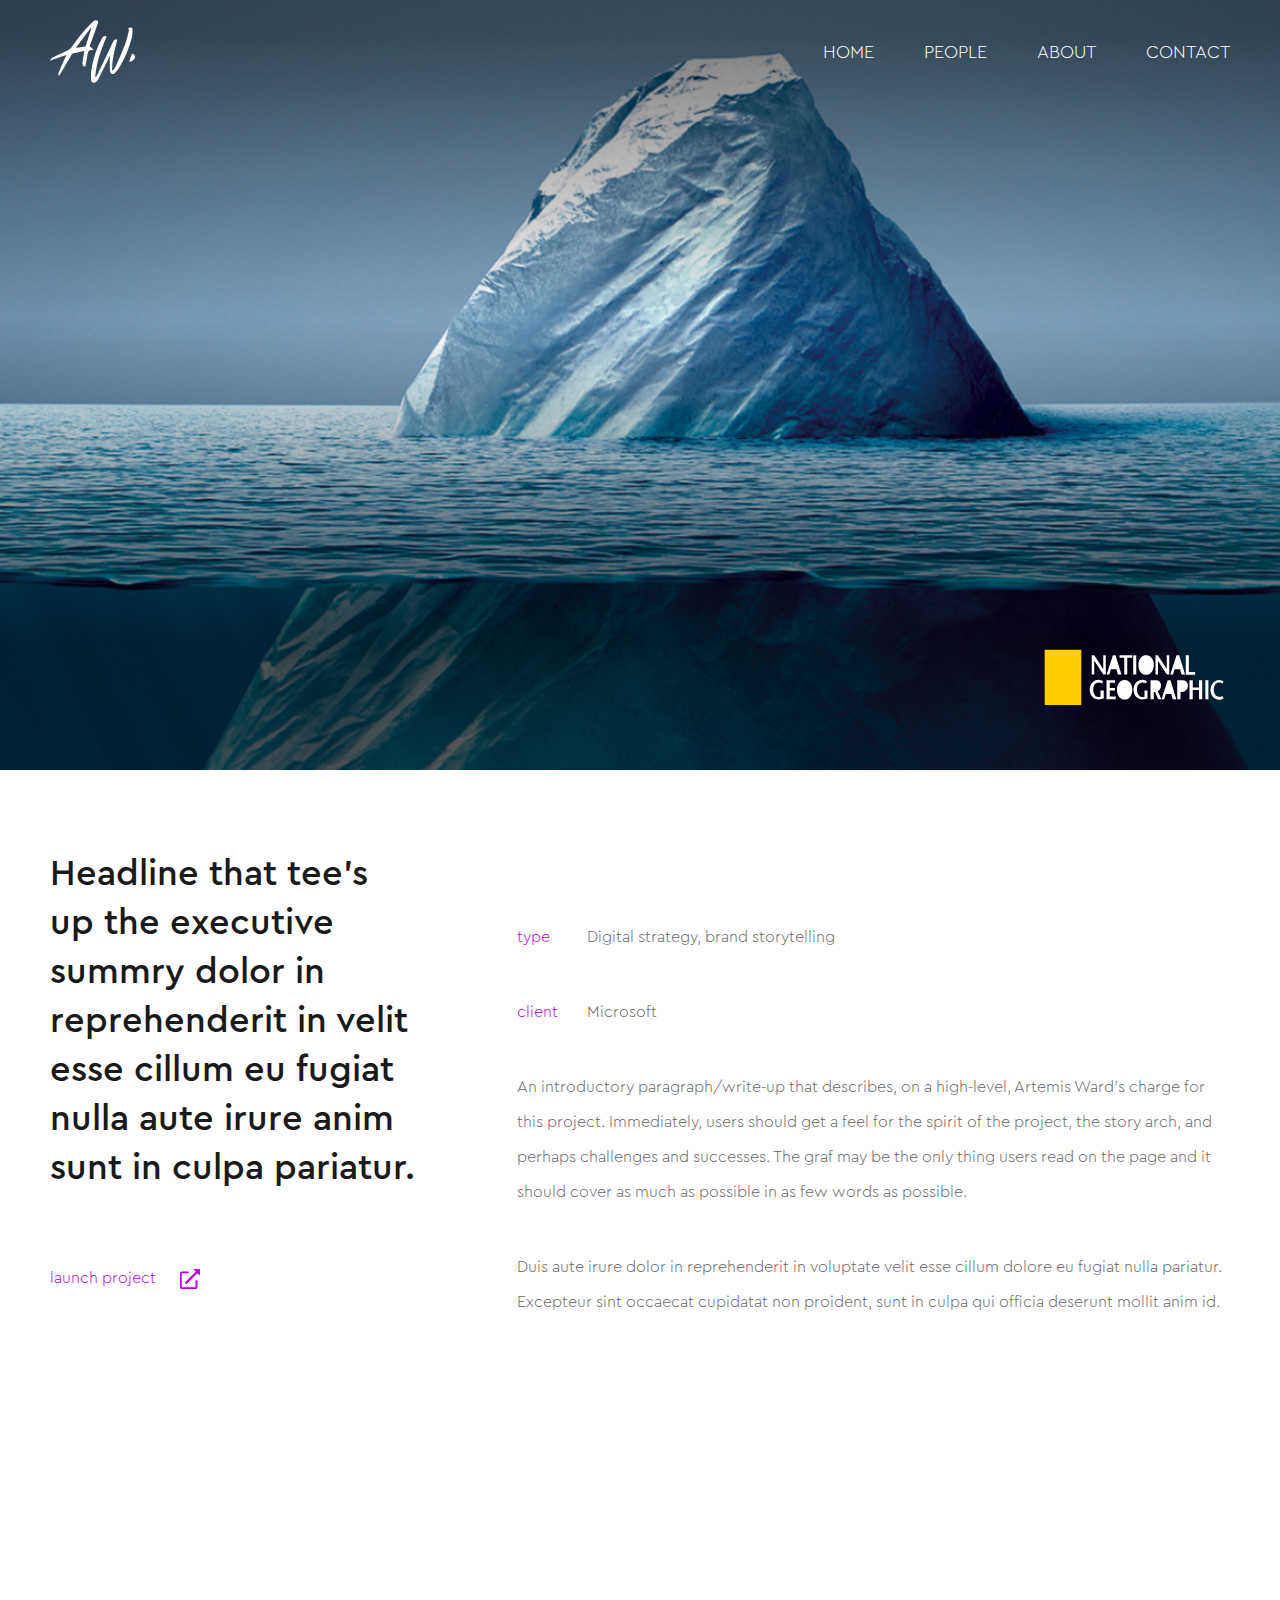
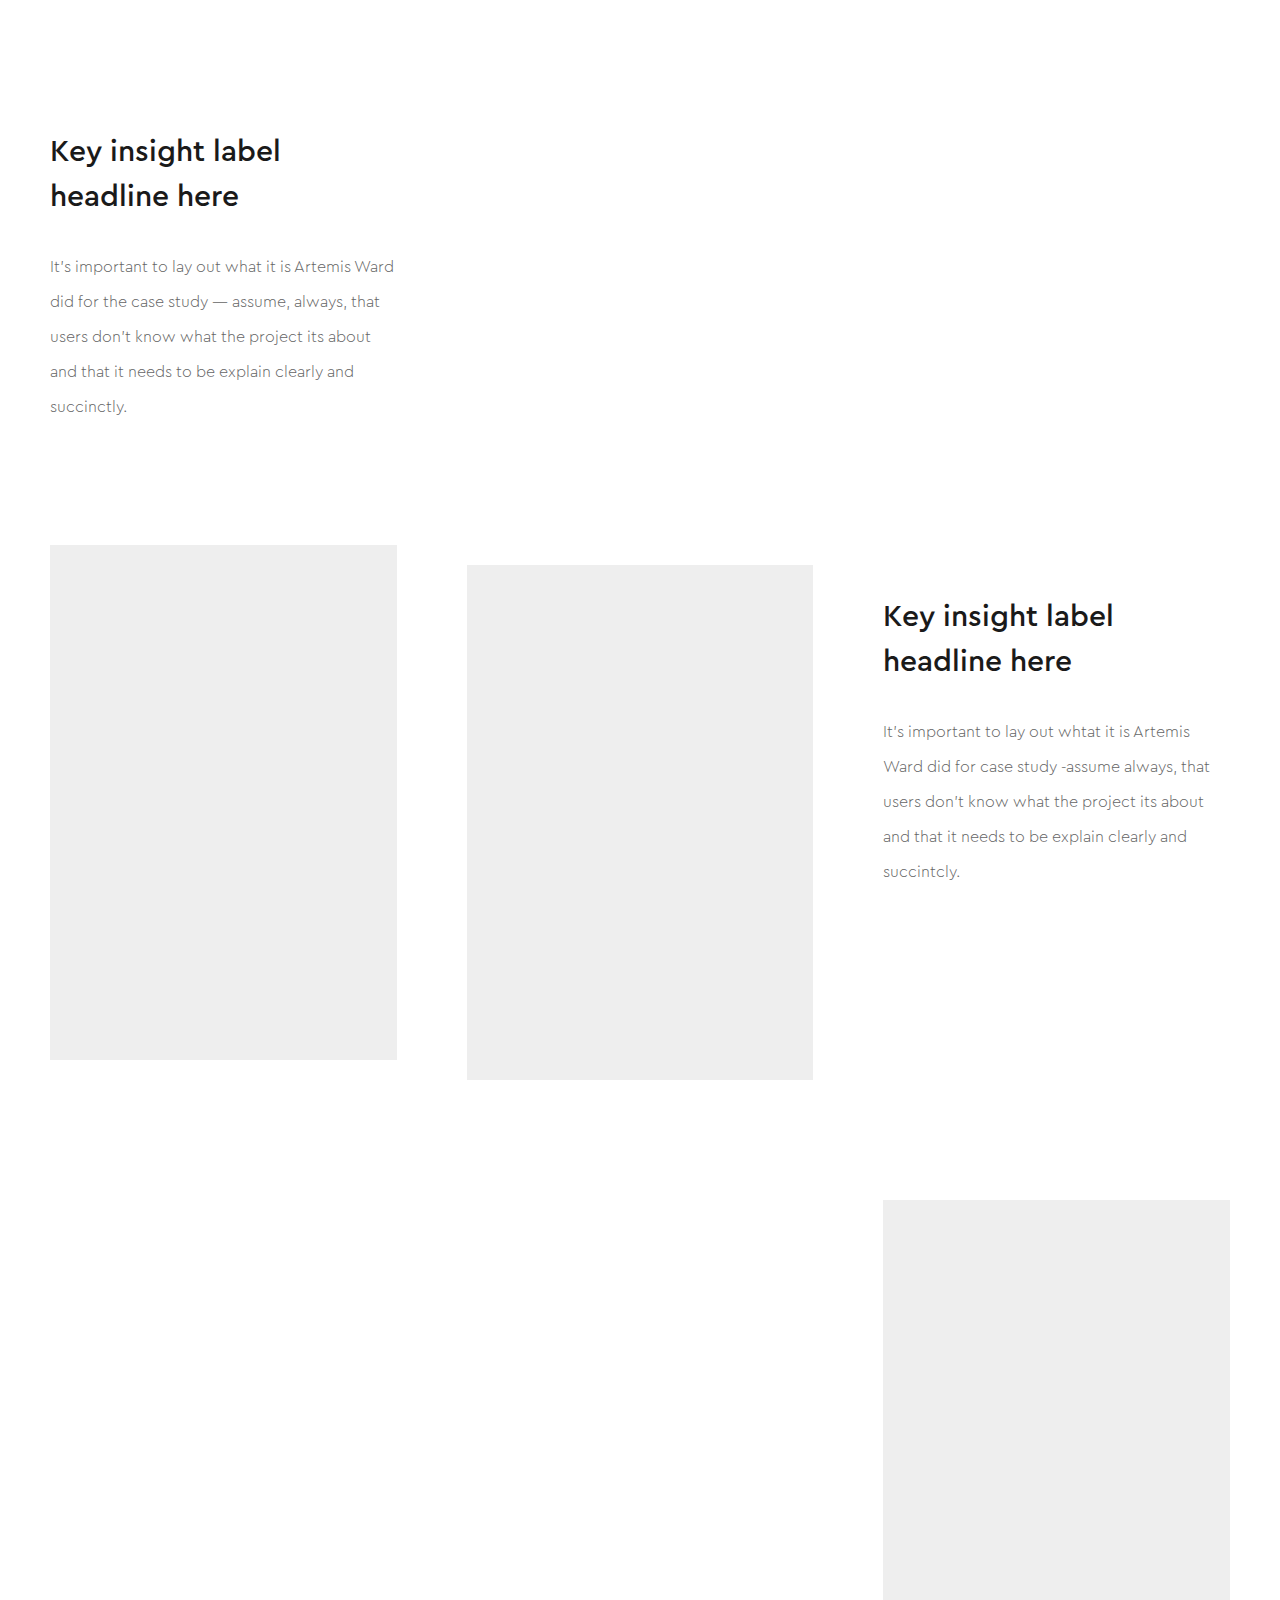
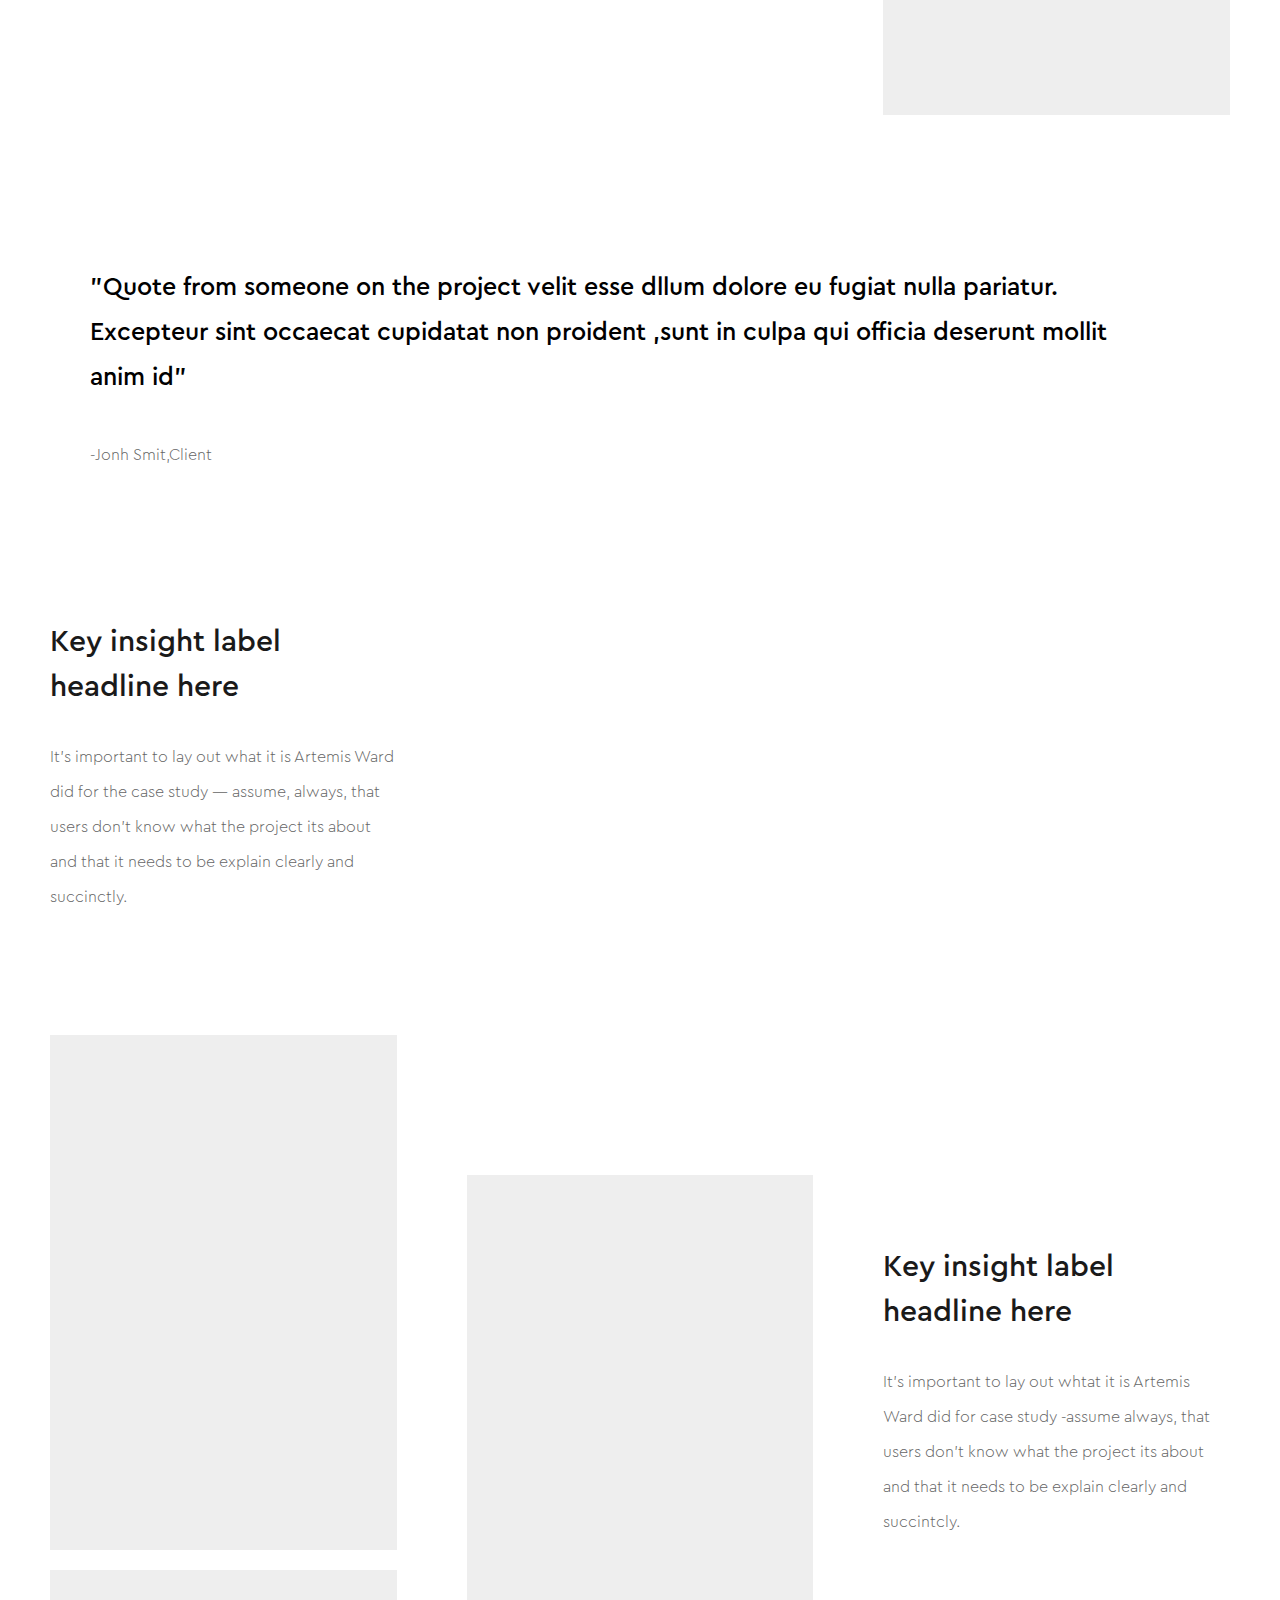
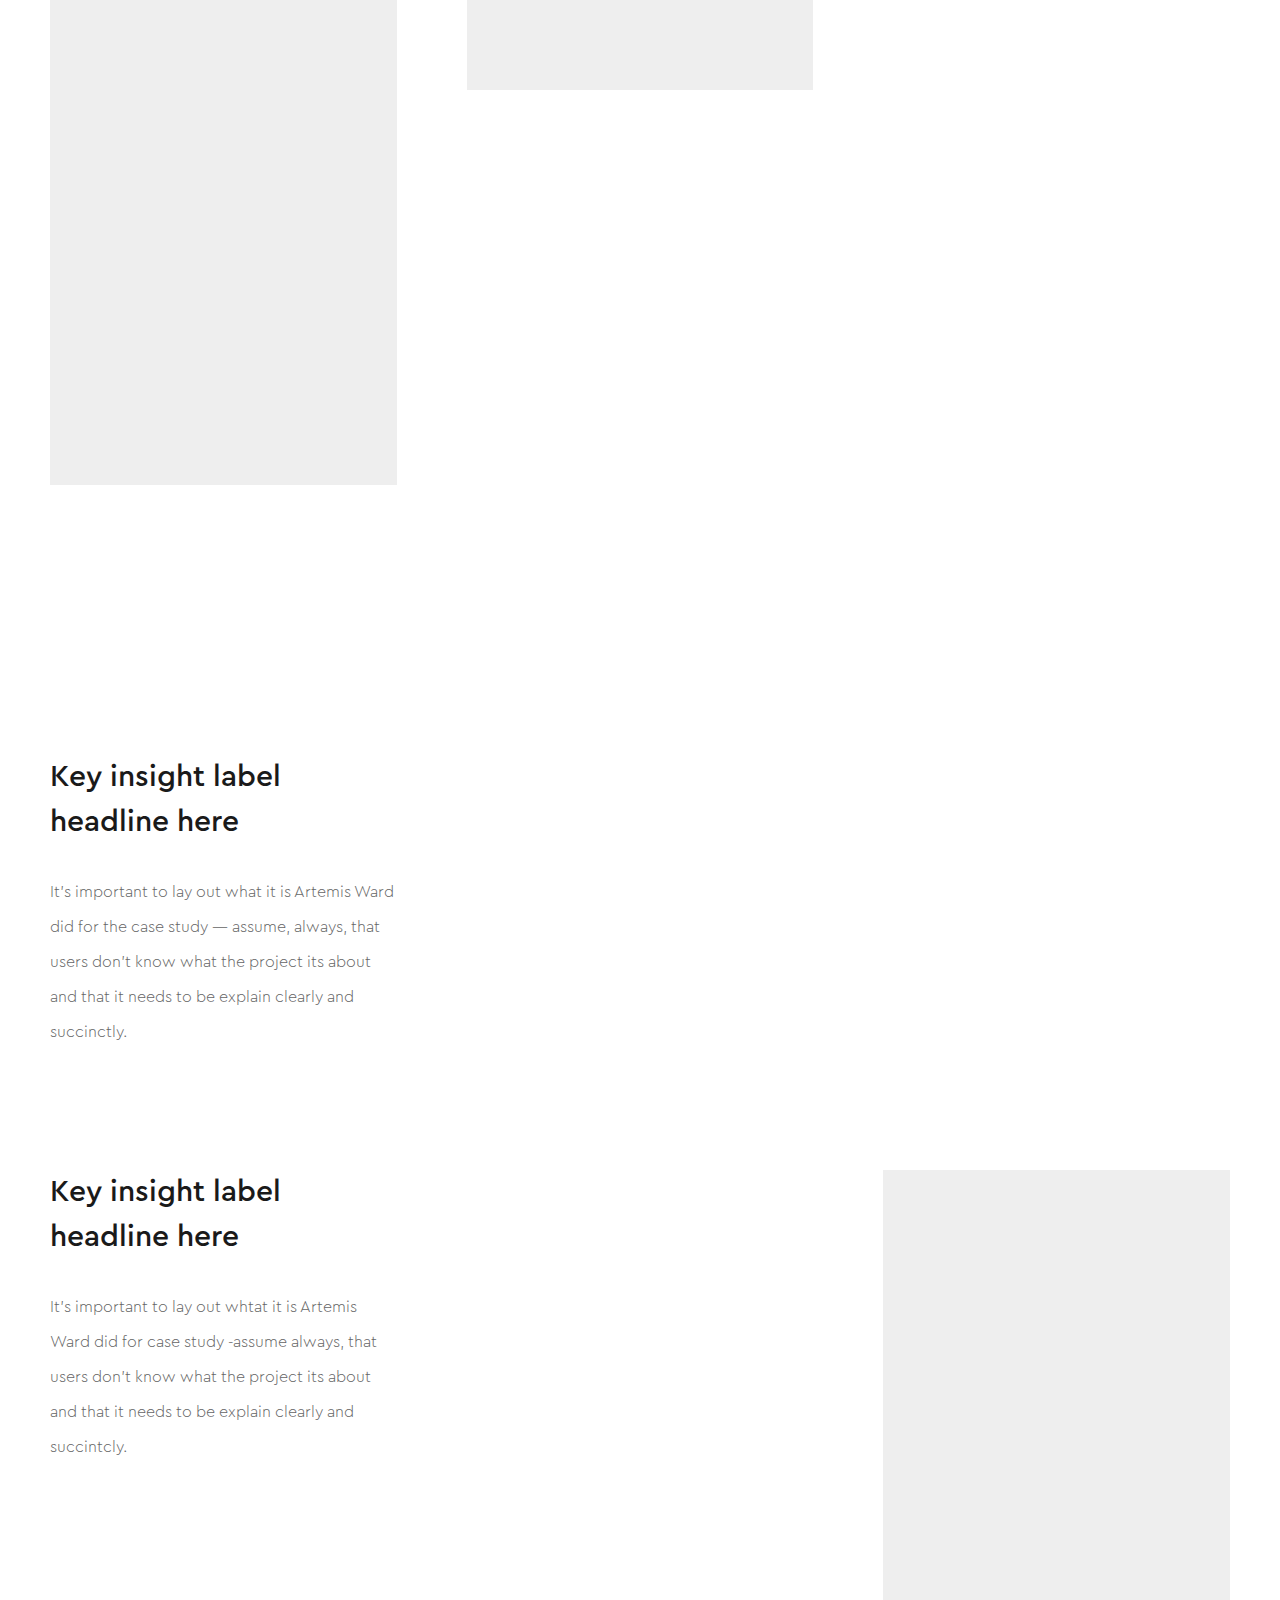
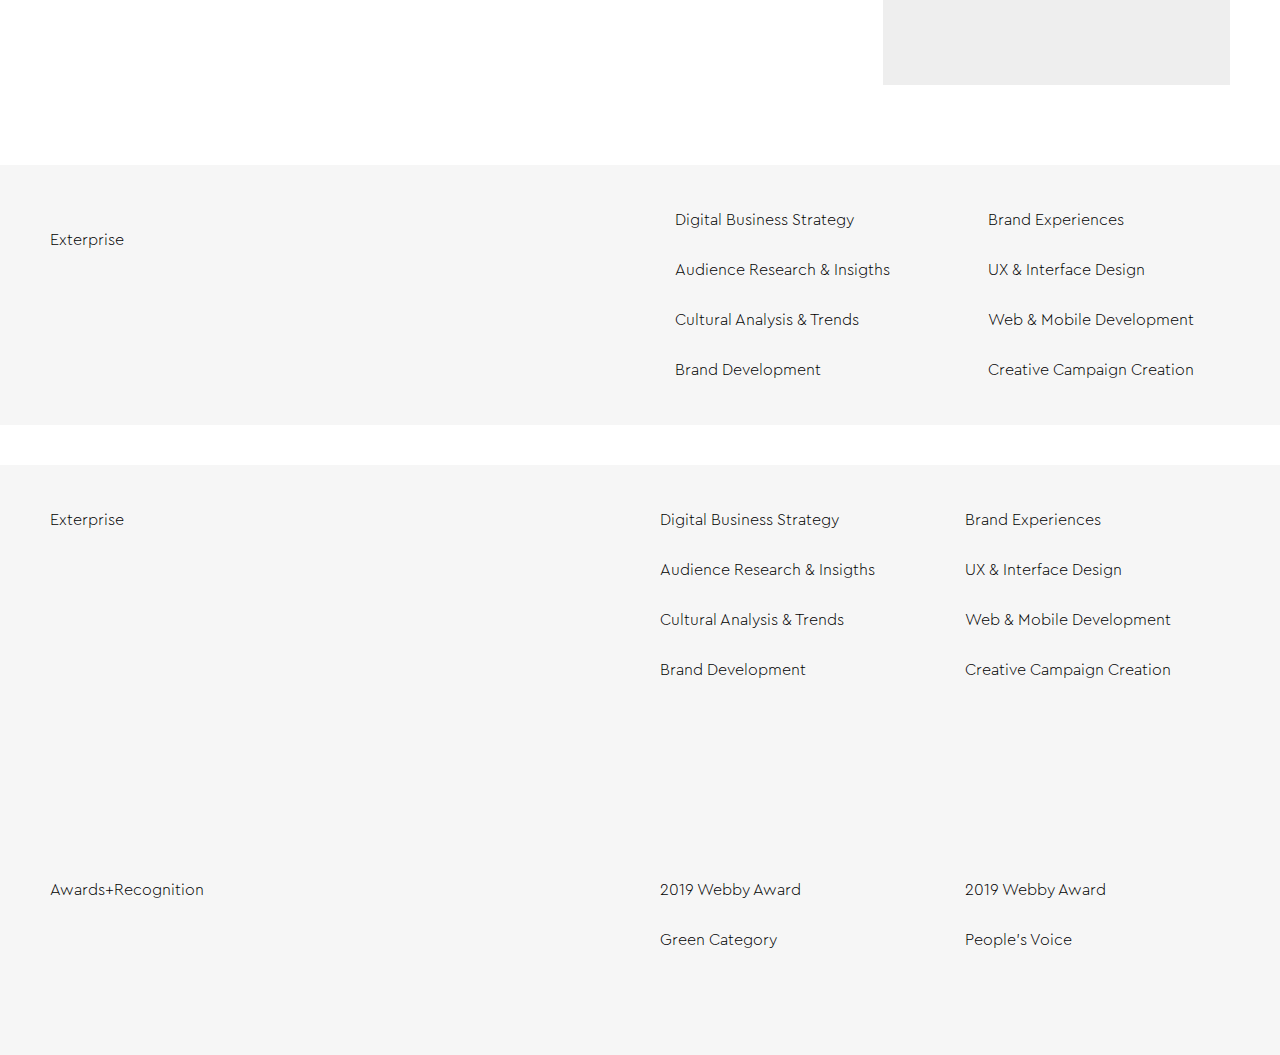
==== commit b969d418: "section8" ====
--- a/index.html
+++ b/index.html
@@ -163,7 +163,21 @@
 
     <section class="cs-section-7">
     	<!-- type: 3 -->
-    
+      <div class="container">
+        <div class="uk-grid uk-grid-large">
+          <div class="text uk-width-1-3@l uk-width-1-2@m">
+            <h3>
+              Key insight label headline here
+            </h3>
+            <p>
+              It’s important to lay out what it is Artemis Ward did for the case study — assume, always, that users don’t know what the project its about and that it needs to be explain clearly and succinctly. 
+            </p>
+          </div>
+          <div class="img uk-width-2-3@l uk-width-1-2@m">
+            <img src="https://images.unsplash.com/photo-1593642632823-8f785ba67e45?ixlib=rb-1.2.1&ixid=eyJhcHBfaWQiOjEyMDd9&auto=format&fit=crop&w=1489&q=80" alt="">
+          </div>
+        </div>
+      </div>
     </section>
 
     <section class="cs-section-8">
--- a/style.css
+++ b/style.css
@@ -269,19 +269,19 @@
   font: 2.5rem/4.5rem "Cera Pro Medium", sans-serif;
 }
 
-.cs-section-3 .text, .cs-section-10 .text {
+.cs-section-3 .text, .cs-section-7 .cs-section-10 .text {
   margin-top: 100px;
 }
 @media (max-width: 960px) {
-  .cs-section-3 .text, .cs-section-10 .text {
+  .cs-section-3 .text, .cs-section-7 .cs-section-10 .text {
     margin-top: 0;
   }
 }
-.cs-section-3 .img, .cs-section-10 .img {
+.cs-section-3 .img, .cs-section-7 .cs-section-10 .img {
   padding-left: 100px;
 }
 @media (max-width: 960px) {
-  .cs-section-3 .img, .cs-section-10 .img {
+  .cs-section-3 .img, .cs-section-7 .cs-section-10 .img {
     padding-left: 40px;
   }
 }
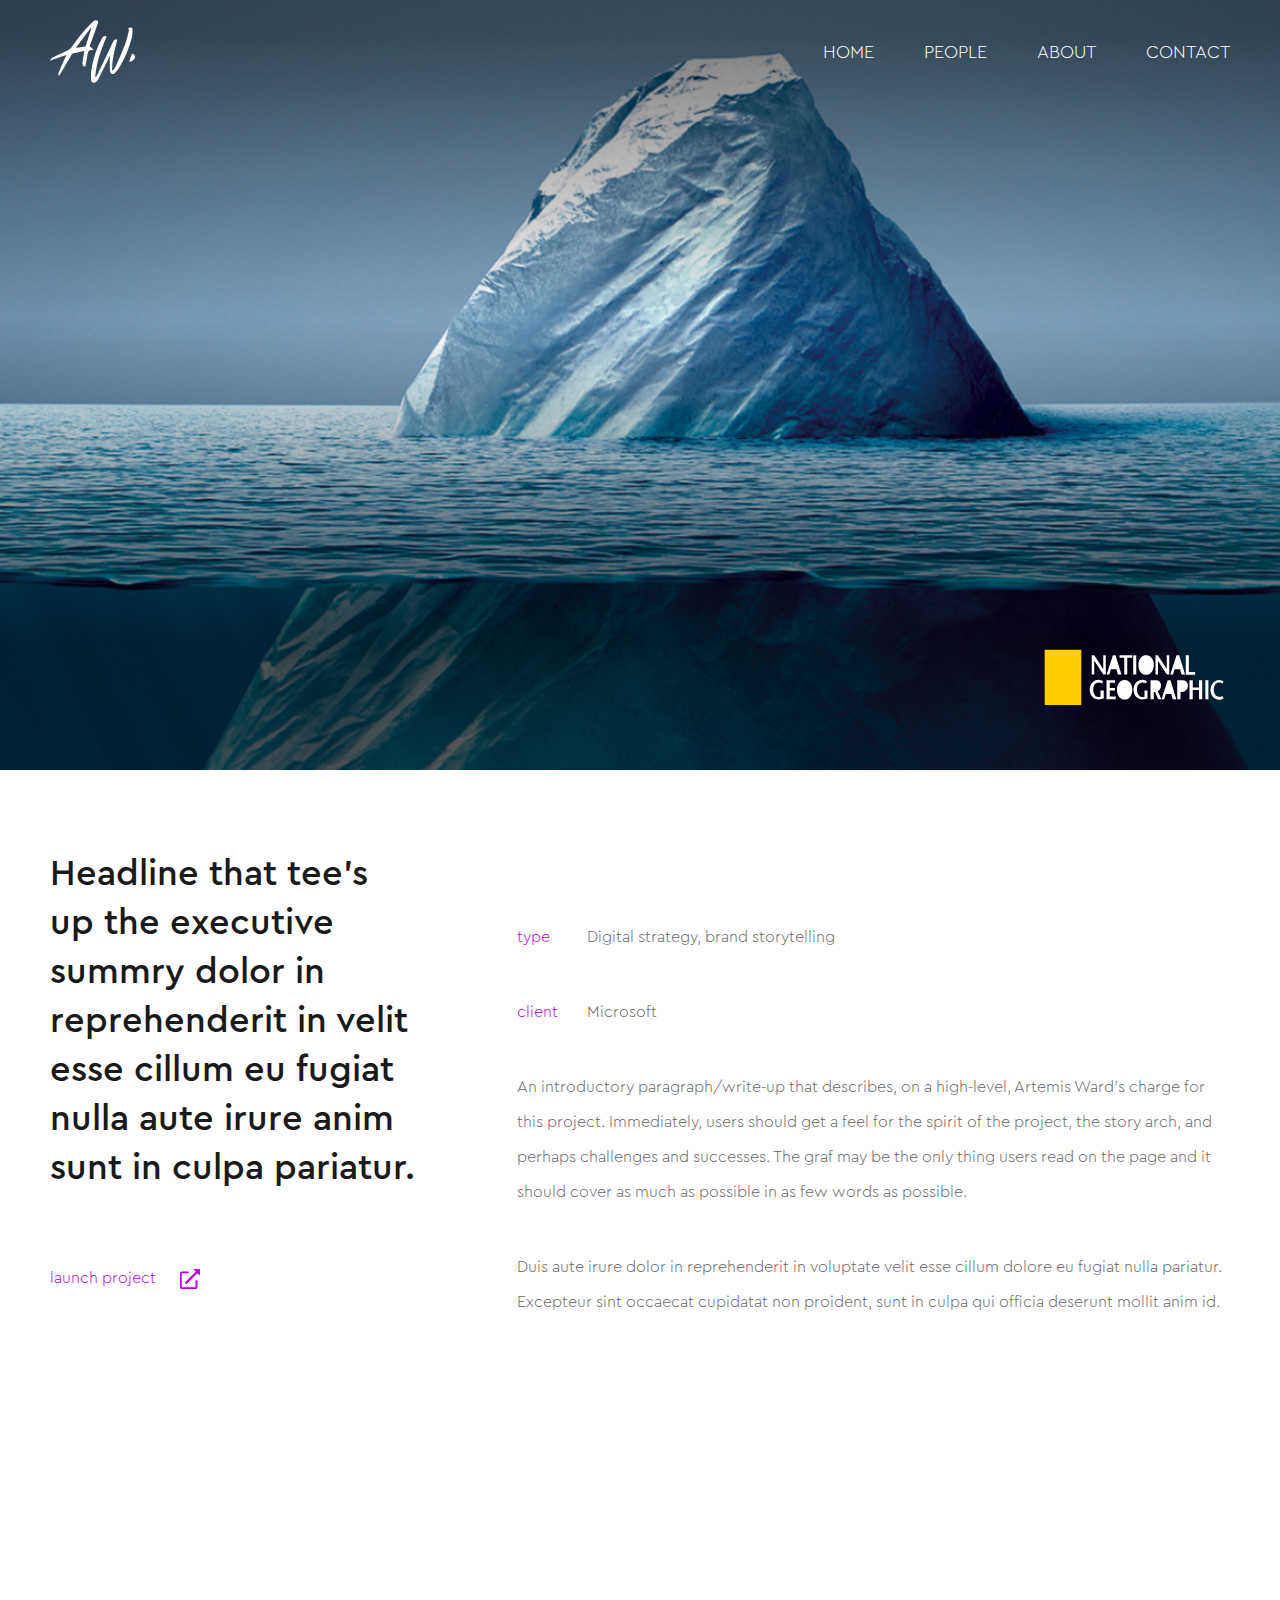
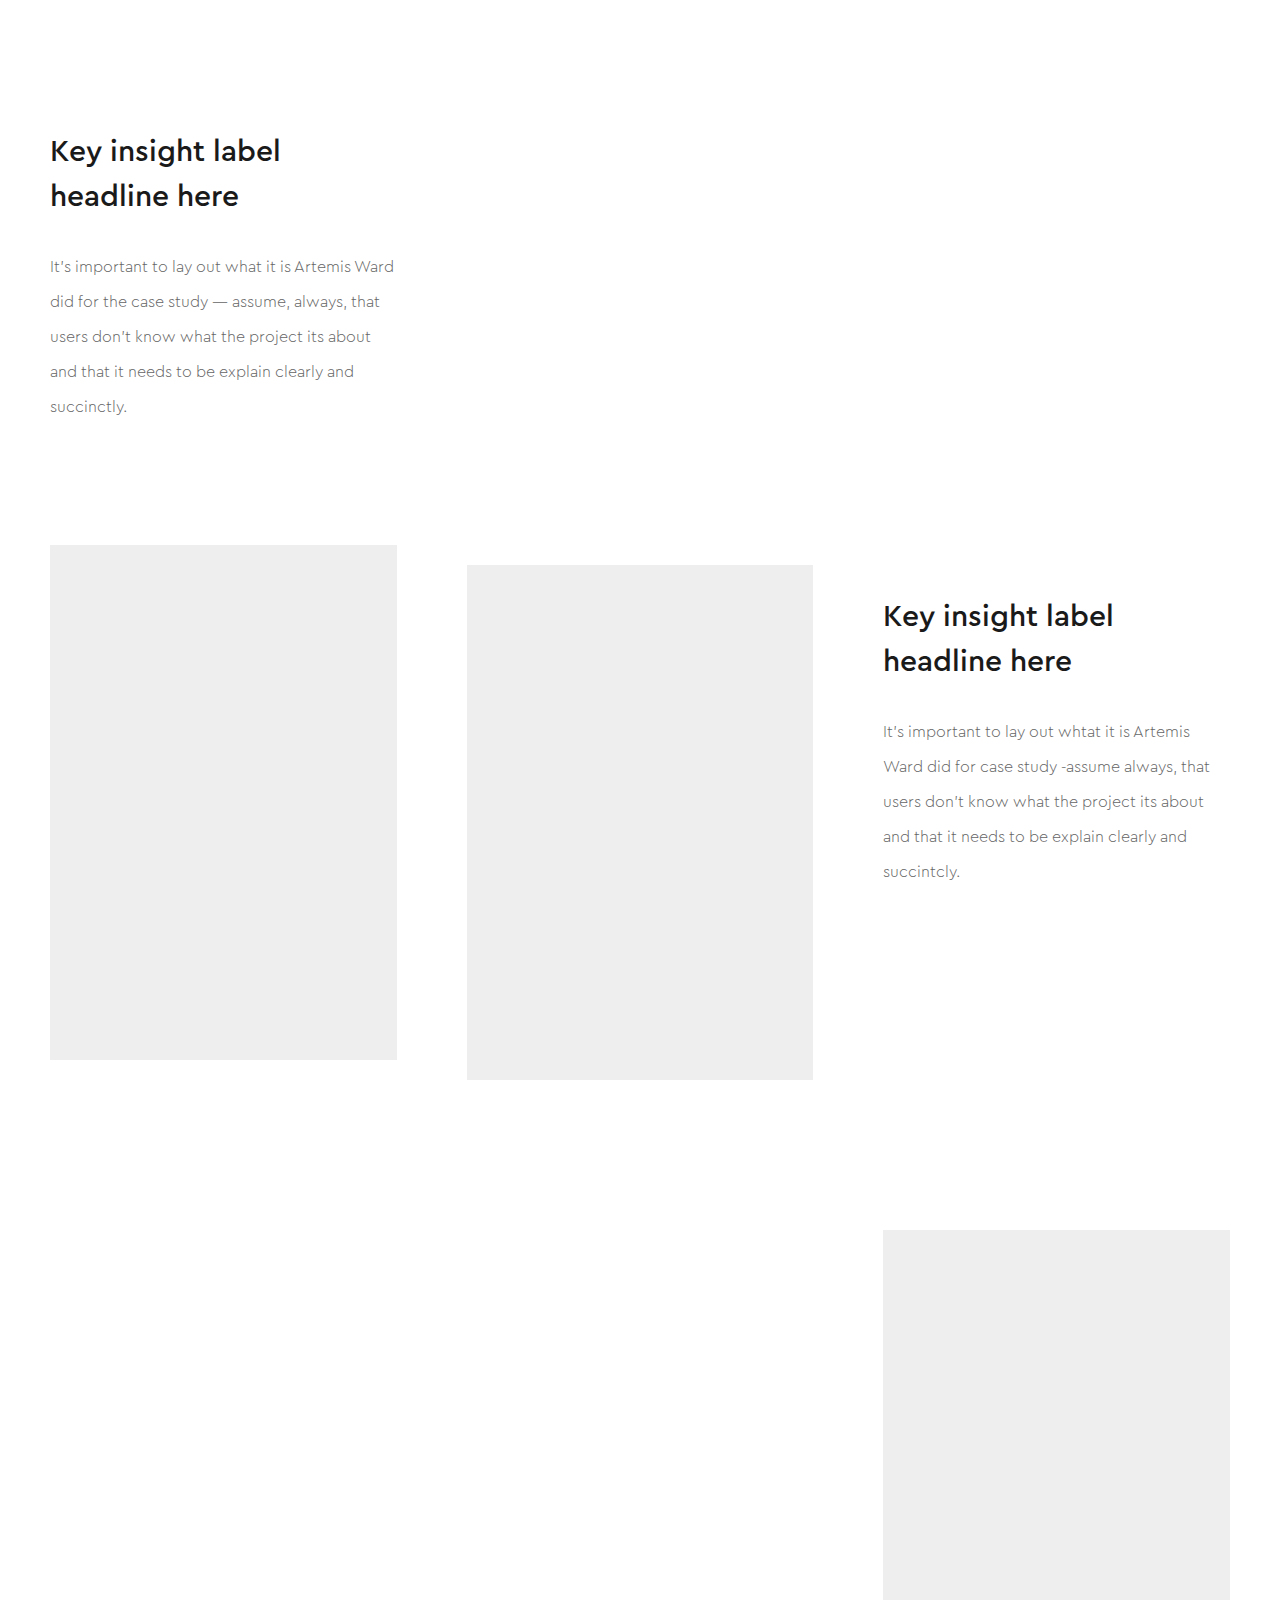
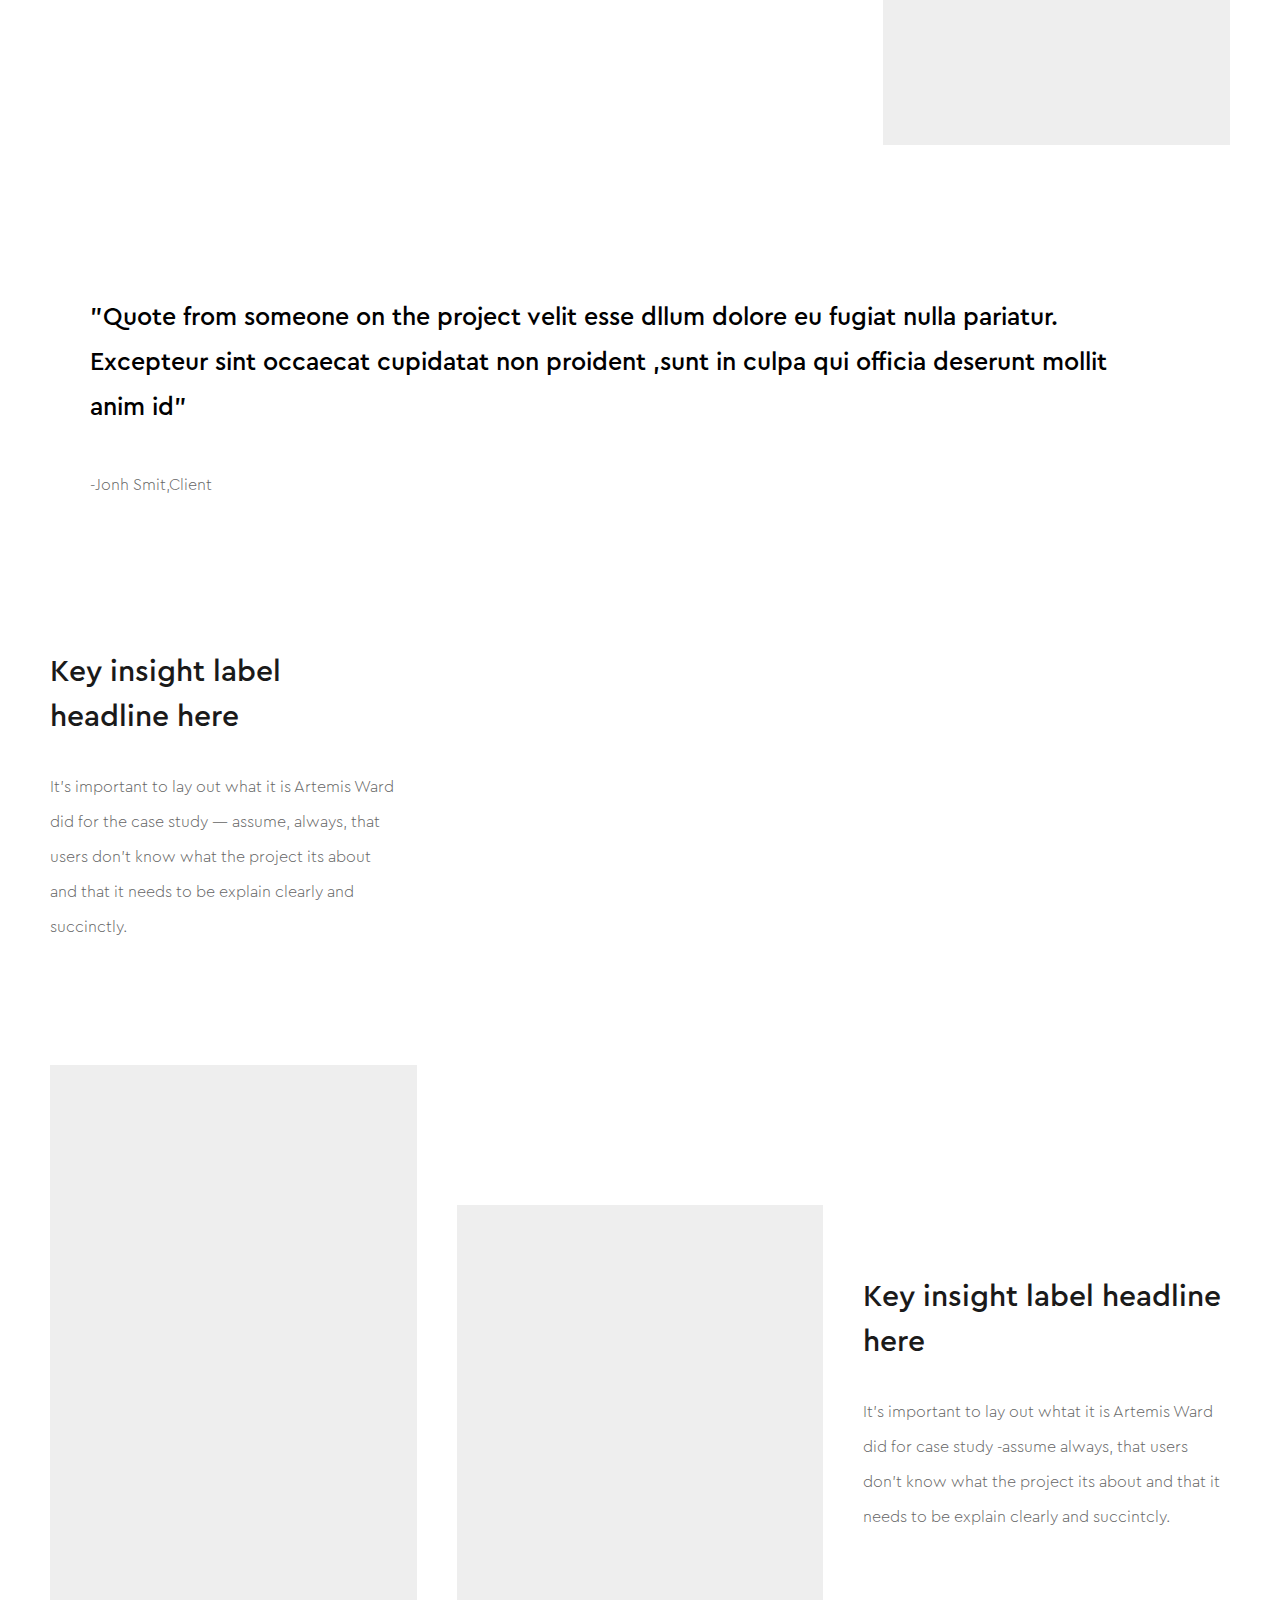
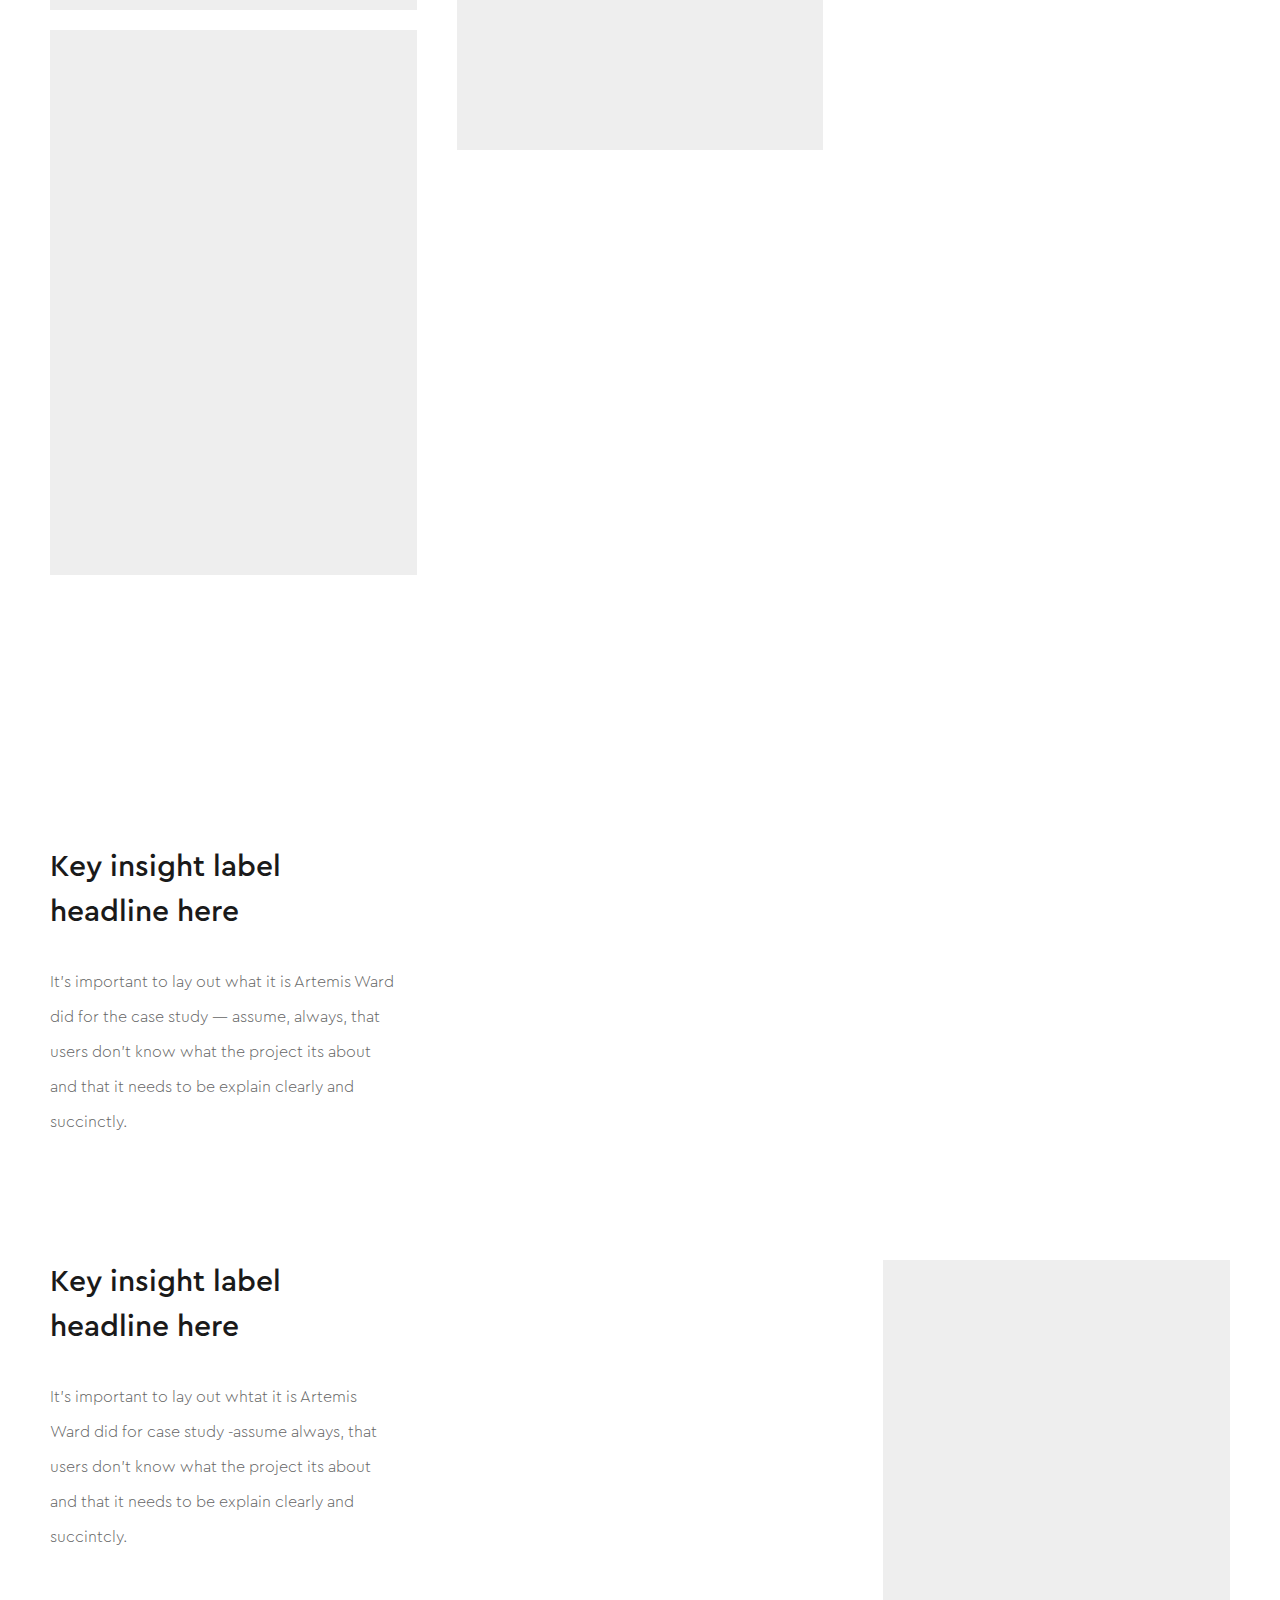
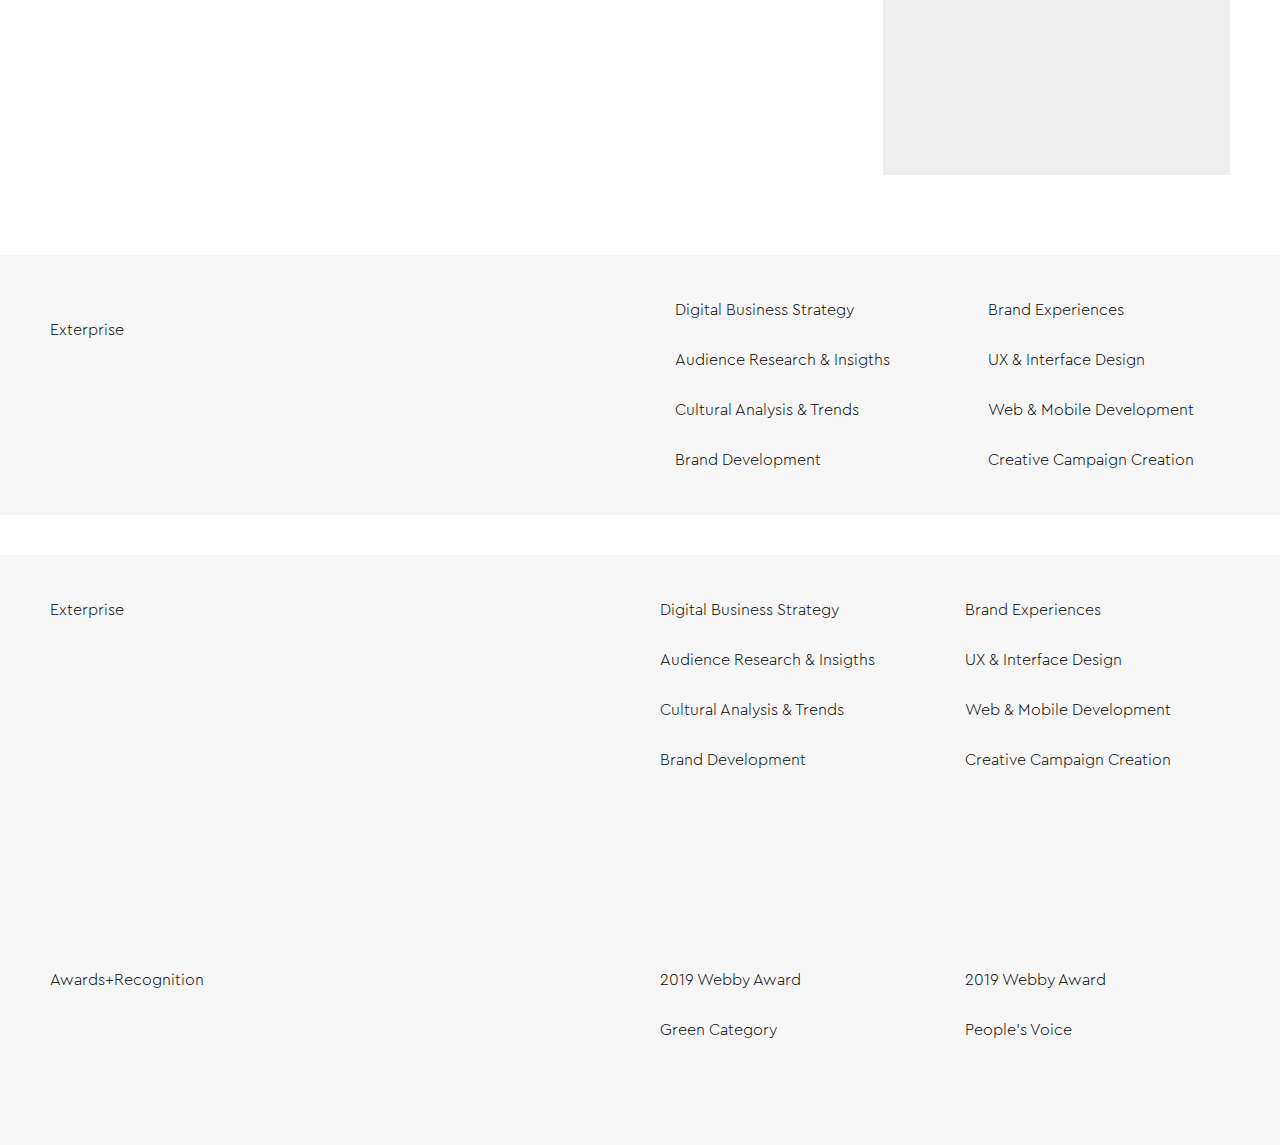
==== commit 034cb160: "section8rr" ====
--- a/index.html
+++ b/index.html
@@ -118,10 +118,10 @@
     	<!-- type: 4 -->
         <div class="container">
         <div class="uk-grid  uk-grid-large">
-        <div class="uk-width-1-3@l uk-width-1-1@m uk-card">
+        <div class="uk-width-1-3@l uk-width-1-2@m uk-card">
         <img src="img/grey.png">
         </div>
-        <div class="uk-width-1-3@l uk-width-1-1@m uk-card uk-margin-top">
+        <div class="uk-width-1-3@l uk-width-1-2@m uk-card uk-margin-top">
              <img src="img/grey.png">
         </div>
         <div class="uk-width-1-3@l uk-width-1-1@m uk-card uk-margin-top">
@@ -141,7 +141,7 @@
         <div class="uk-width-2-3@l uk-width-1-1@m">
         <img data-src="img/greylarge.png"  uk-img class="s5-img">   
         </div> 
-          <div class="uk-width-1-3@l uk-width-1-1@m">
+          <div class="uk-width-1-3@l uk-width-1-1@m p-30">
         <img src="img/grey.png">
         </div>  
         </div>
@@ -183,9 +183,9 @@
     <section class="cs-section-8">
     	<!-- type: 4 -->
         <div class="container">
-        <div class="uk-grid  uk-grid-large">
-        <div class="uk-width-1-3@l uk-width-1-1@m">
-        <div class="uk-grid uk-grid-column">
+        <div class="uk-grid">
+        <div class="uk-width-1-3@l uk-width-1-1@m">
+        <div class="uk-grid uk-grid-column center-2">
            <div><img src="img/grey.png"></div>
           <div class="uk-margin-top"><img src="img/grey.png"></div>
        </div>
--- a/style.css
+++ b/style.css
@@ -146,6 +146,11 @@
 
 .center {
   align-items: center;
+}
+
+.center-2 {
+  align-items: center;
+  justify-content: center;
 }
 
 .site-header {
@@ -253,12 +258,11 @@
   padding-top: 30px;
 }
 
-.cs-section-5 .uk-flex {
-  align-items: center;
-}
-.cs-section-5 .uk-card img {
-  /*width: 100%;
-  height: fit-content;*/
+.cs-section-5 .uk-grid {
+  align-items: center;
+}
+.cs-section-5 .p-30 {
+  padding-top: 30px;
 }
 
 .cs-section-6 .uk-grid div {
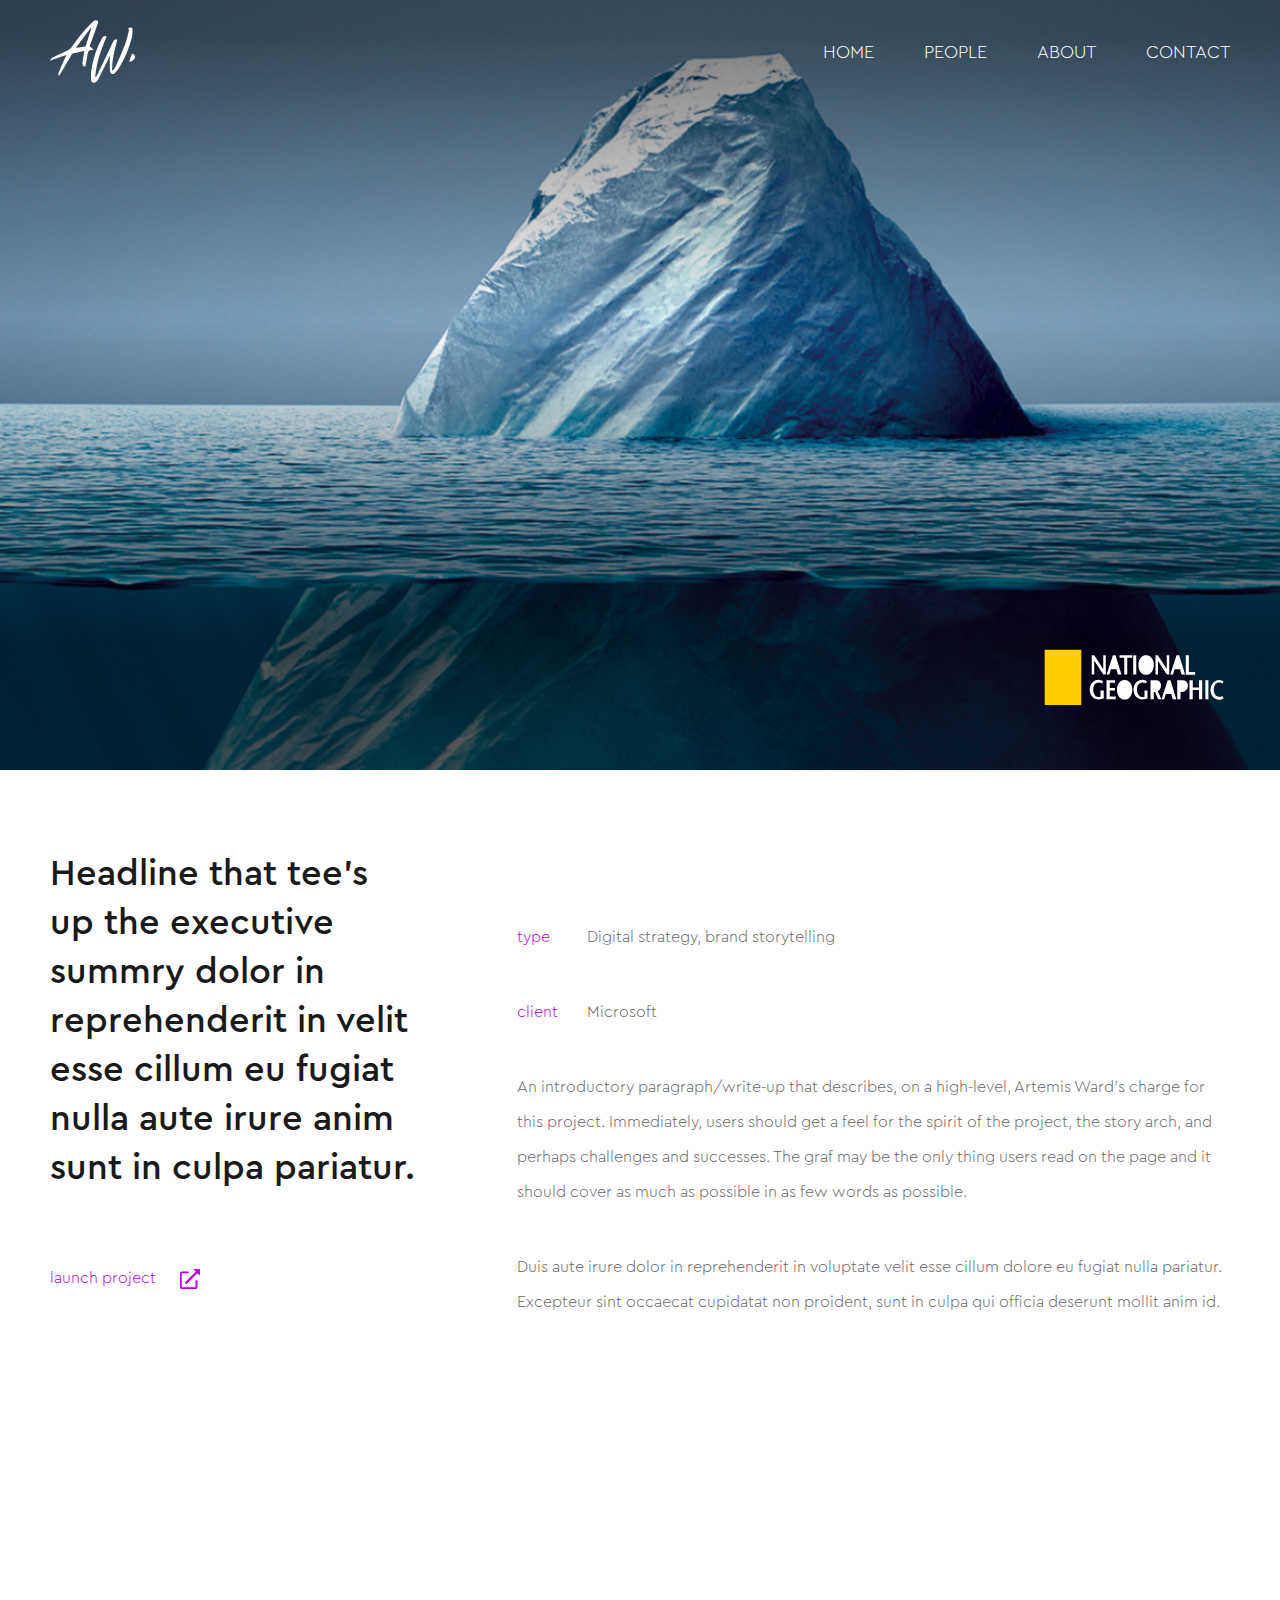
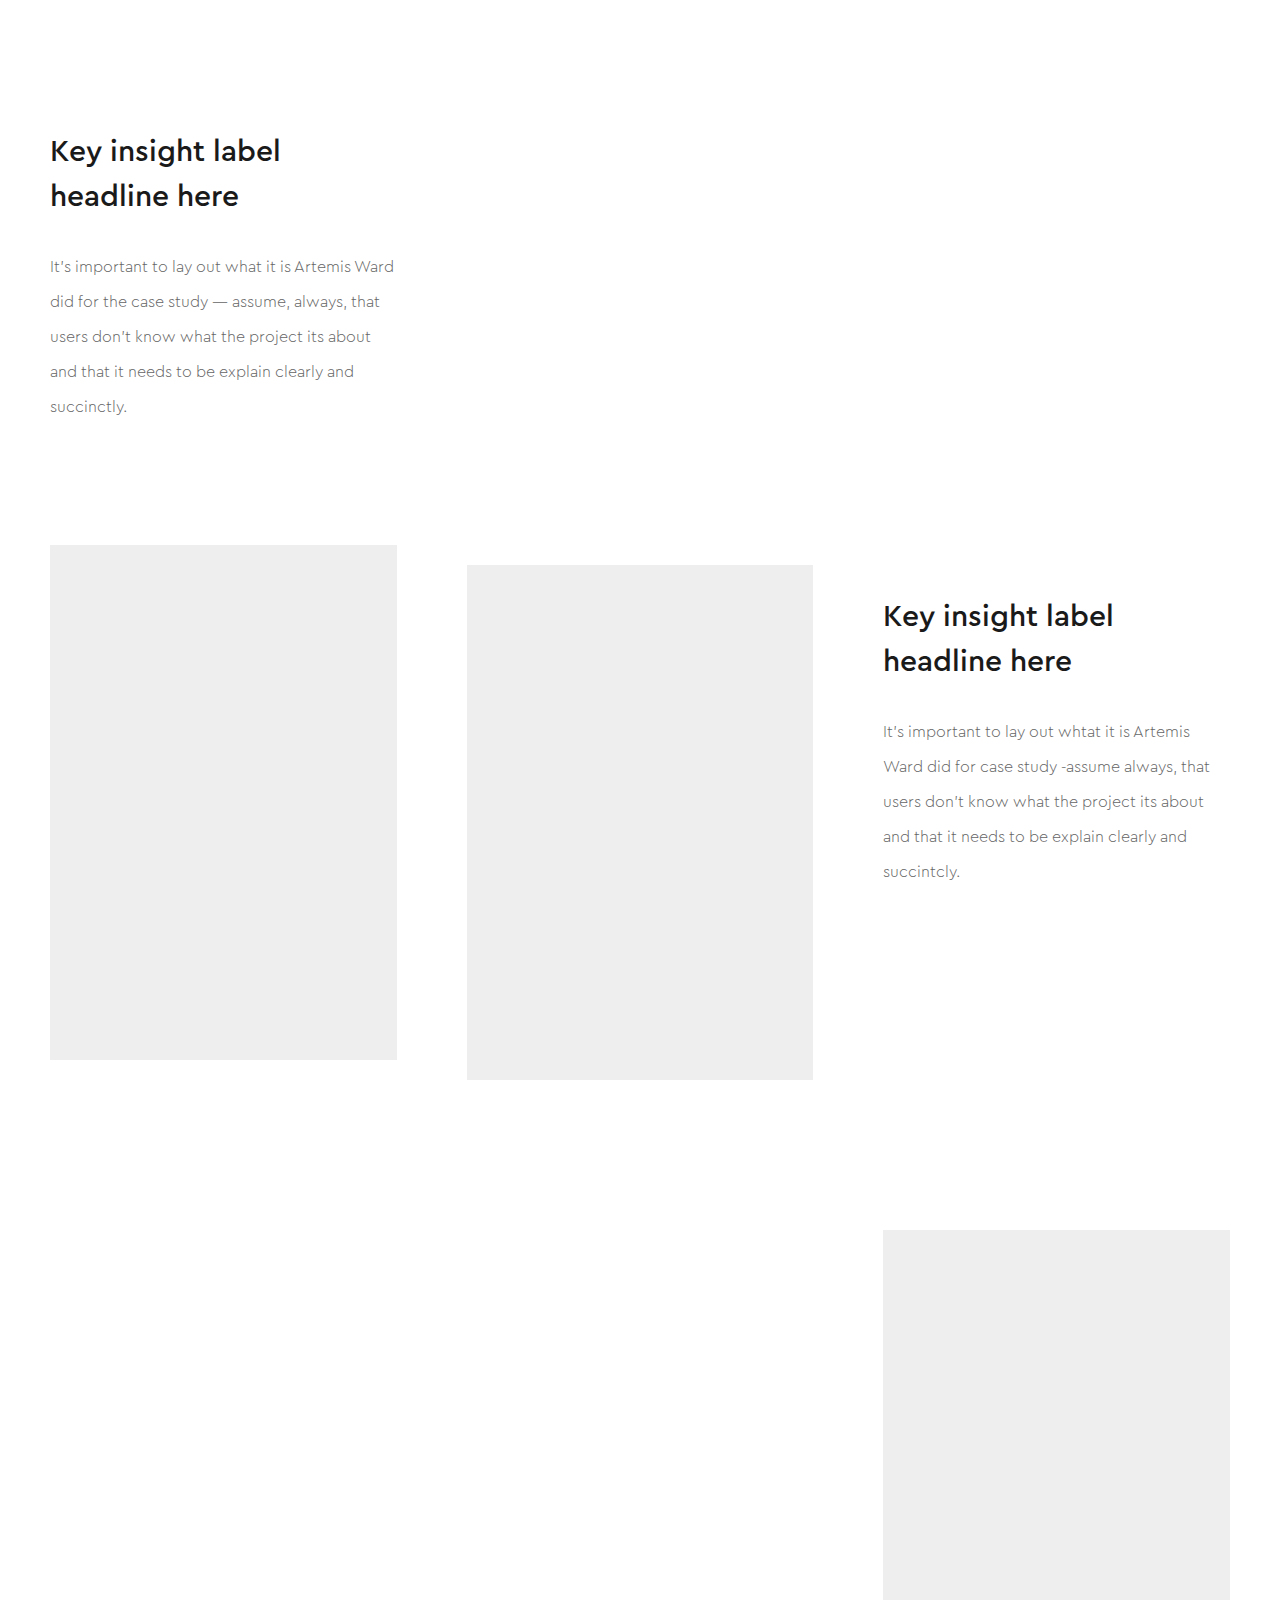
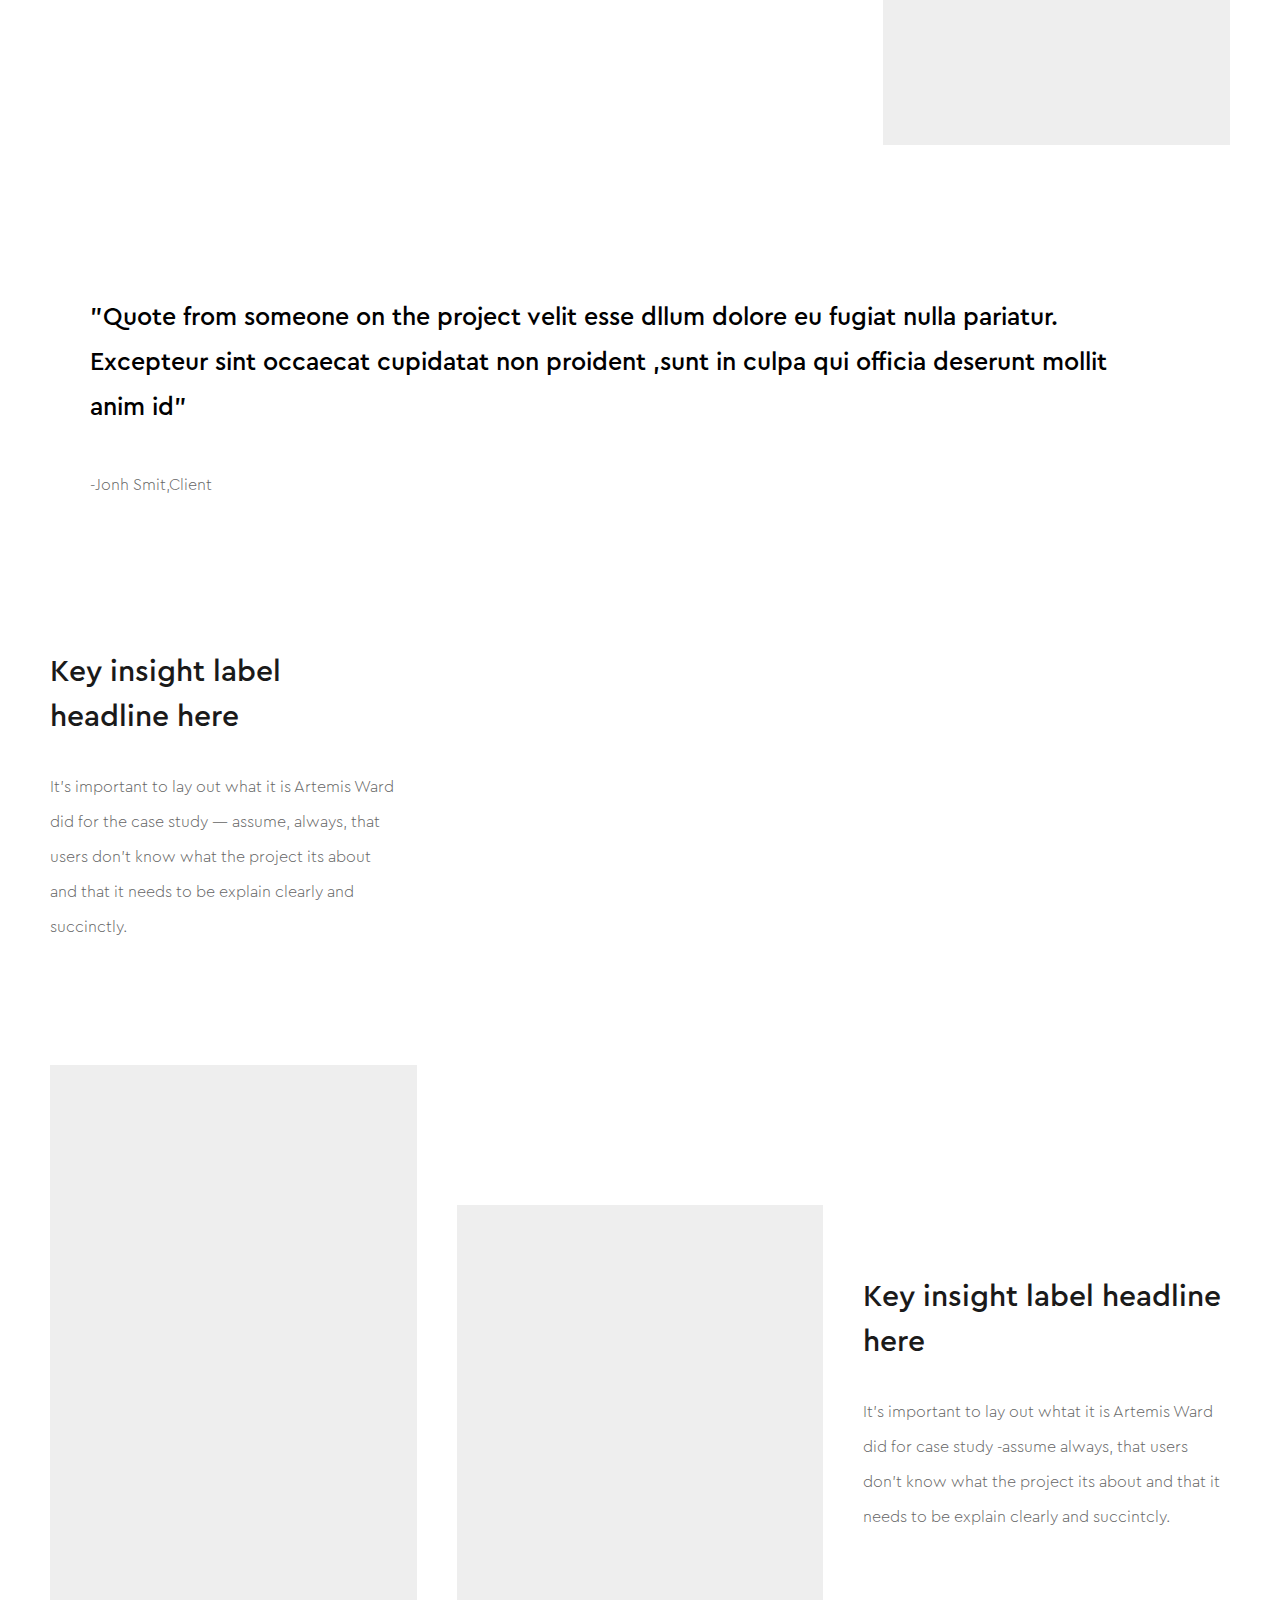
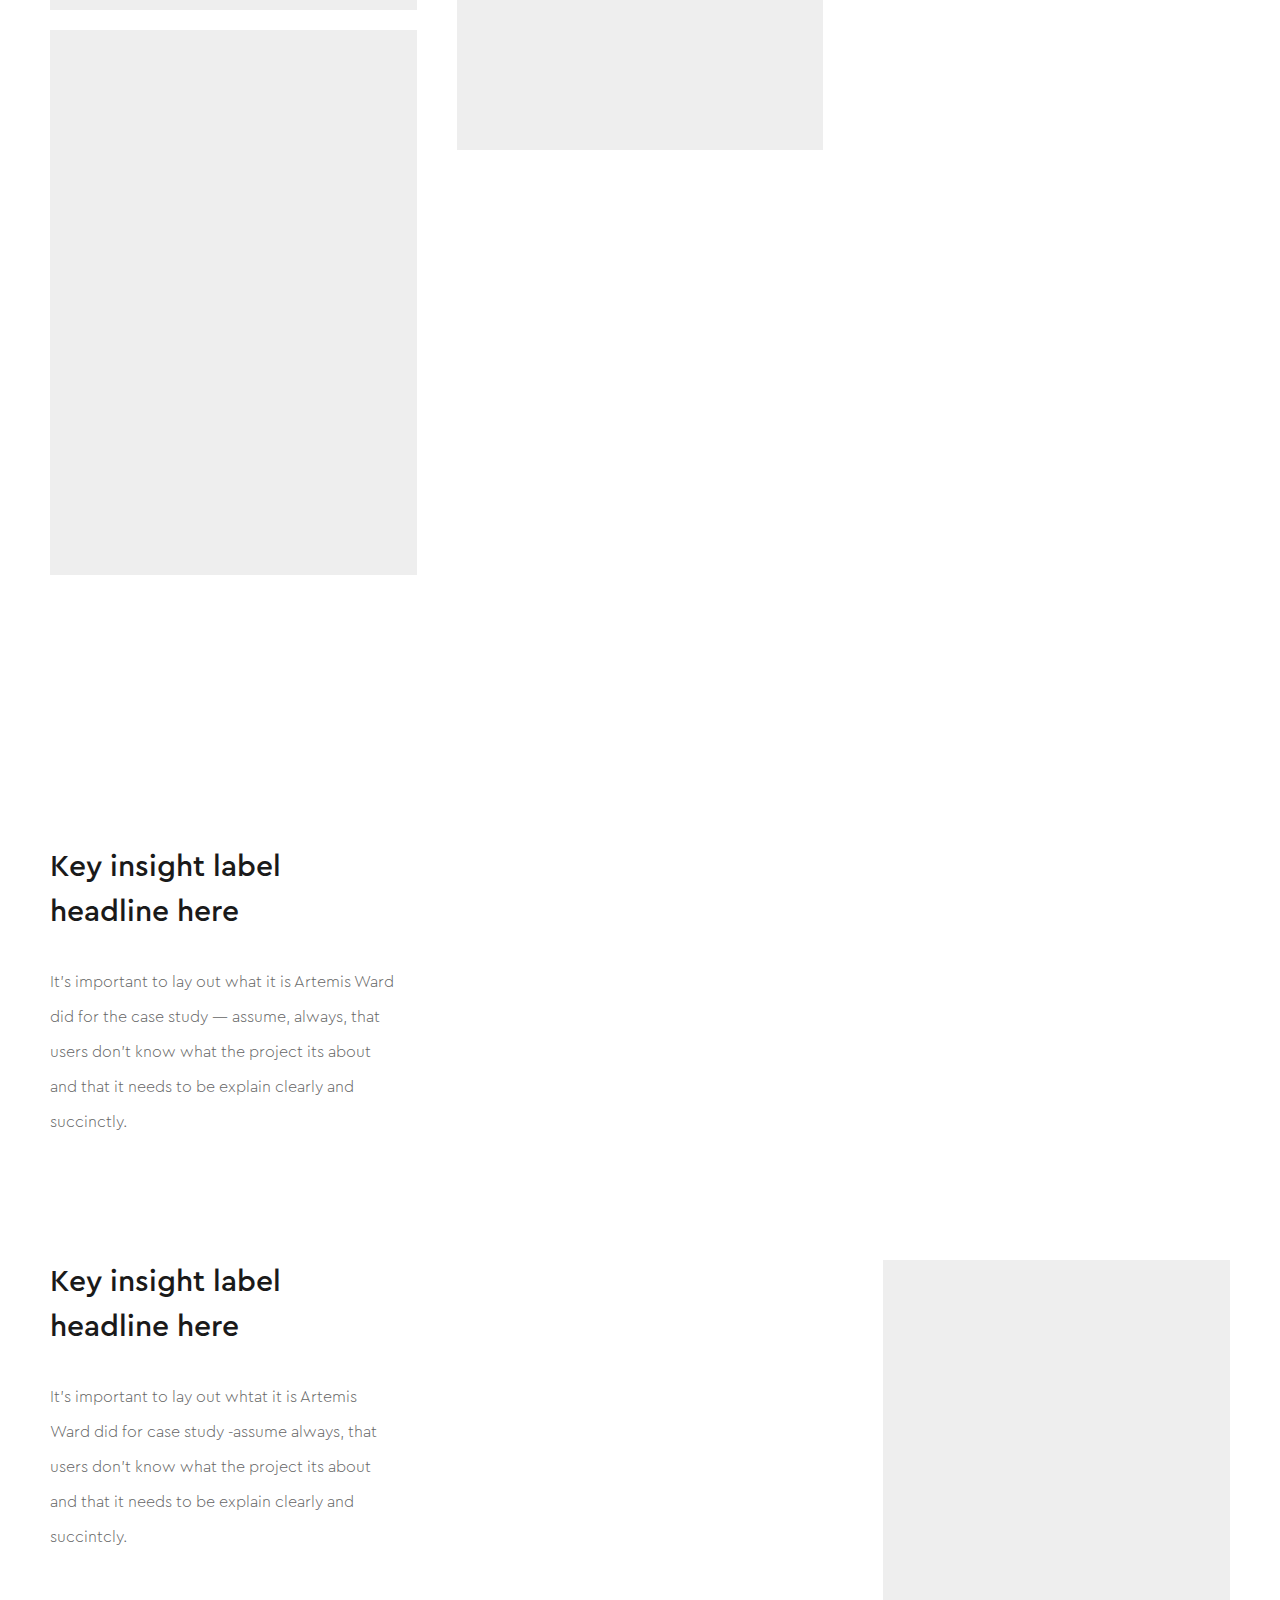
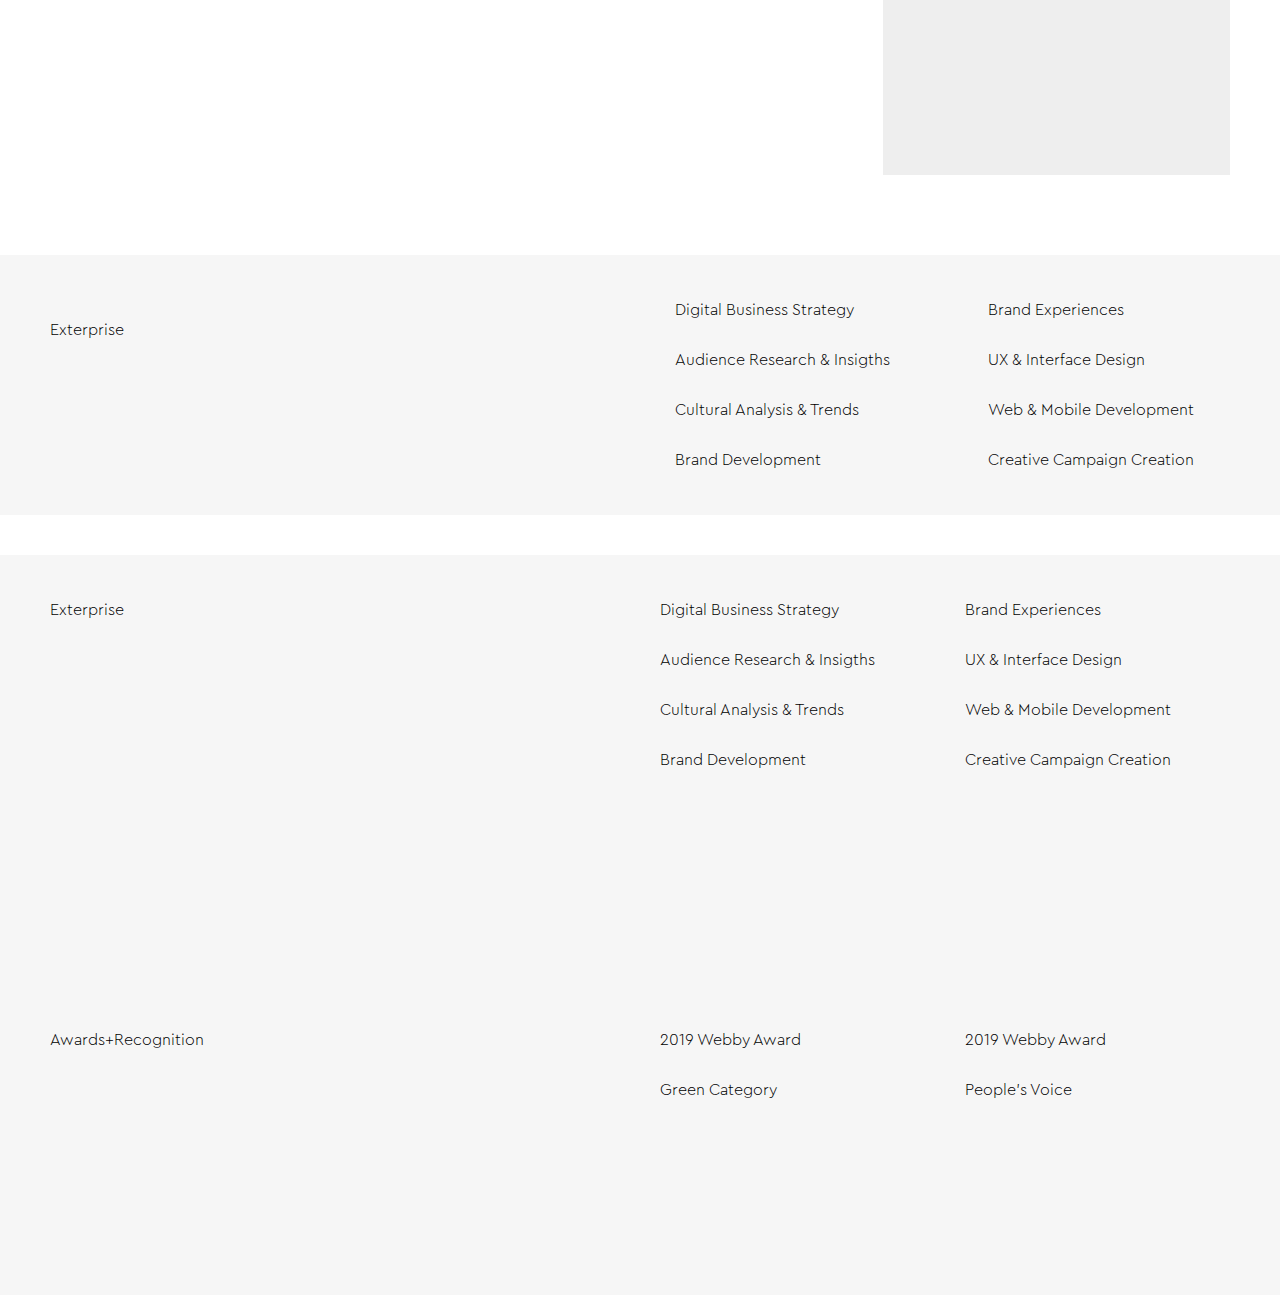
==== commit 4d958d35: "mobile" ====
--- a/index.html
+++ b/index.html
@@ -118,13 +118,13 @@
     	<!-- type: 4 -->
         <div class="container">
         <div class="uk-grid  uk-grid-large">
-        <div class="uk-width-1-3@l uk-width-1-2@m uk-card">
+        <div class="uk-width-1-3@l uk-width-1-2@m uk-width-1-2@s uk-card img">
         <img src="img/grey.png">
         </div>
-        <div class="uk-width-1-3@l uk-width-1-2@m uk-card uk-margin-top">
+        <div class="uk-width-1-3@l uk-width-1-2@m uk-width-1-2@s uk-card uk-margin-top img">
              <img src="img/grey.png">
         </div>
-        <div class="uk-width-1-3@l uk-width-1-1@m uk-card uk-margin-top">
+        <div class="uk-width-1-3@l uk-width-1-1@m uk-width-1-1@s uk-card uk-margin-top">
           <div class="text-4">
         <h3>Key insight label headline here</h3>
         <p>It's important to lay out whtat it is Artemis Ward did for case study -assume always, that users don't know what the project its about and that it needs to be explain clearly and succintcly.</p>
@@ -191,7 +191,7 @@
        </div>
       </div>
         <div class="uk-width-1-3@l  uk-width-1-1@m uk-margin-top">
-        <div class="p-8">
+        <div class="p-8 txc">
         <img src="img/grey.png">
         </div></div>
         <div class="uk-width-1-3@l uk-width-1-1@m">
@@ -242,7 +242,7 @@
         <div class="uk-width-1-3@l uk-width-1-1@m">
         </div>
         <div class="uk-width-1-3@l uk-width-1-1@m">
-        <div>
+        <div class="txe">
          <img src="img/grey.png"></div>
         </div>
         </div>    
@@ -287,7 +287,7 @@
         <div class="uk-grid">
         <div class="uk-width-1-4@l uk-width-1-2@m">
         <div class="uk-grid column">
-        <div><a>Exterprise</a></div>
+        <div class="black"><a>Exterprise</a></div>
        </div>
         </div>
          <div class="uk-width-1-4@l uk-width-1-2@m">
@@ -312,7 +312,7 @@
          <div class="uk-grid">
         <div class="uk-width-1-4@l uk-width-1-1@m">
         <div class="uk-grid column">
-        <div><a>Awards+Recognition</a></div>
+        <div class="black"><a>Awards+Recognition</a></div>
        </div>
         </div>
          <div class="uk-width-1-4@l uk-width-1-1@m">
--- a/style.css
+++ b/style.css
@@ -264,6 +264,11 @@
 .cs-section-5 .p-30 {
   padding-top: 30px;
 }
+@media (max-width: 1200px) {
+  .cs-section-5 {
+    text-align: center;
+  }
+}
 
 .cs-section-6 .uk-grid div {
   padding: 30px 80px;
@@ -293,8 +298,17 @@
 .cs-section-8 .p-8 {
   padding-top: 120px;
 }
+.cs-section-8 .txc {
+  text-align: center;
+}
 .cs-section-8 h3 {
   padding-top: 90px;
+}
+
+@media (max-width: 1200px) {
+  .cs-section-11 .txe {
+    text-align: end;
+  }
 }
 
 .cs-section-12 {
@@ -319,6 +333,9 @@
 .cs-section-13 {
   background-color: #F6F6F6;
 }
+.cs-section-13 .uk-grid {
+  padding-bottom: 30px;
+}
 .cs-section-13 a {
   color: black;
   text-decoration: none;
@@ -326,5 +343,11 @@
 .cs-section-13 .column {
   flex-direction: column;
 }
+@media (max-width: 1200px) {
+  .cs-section-13 .black {
+    font-size: 3rem;
+    padding-bottom: 30px;
+  }
+}
 
 /*# sourceMappingURL=style.css.map */
